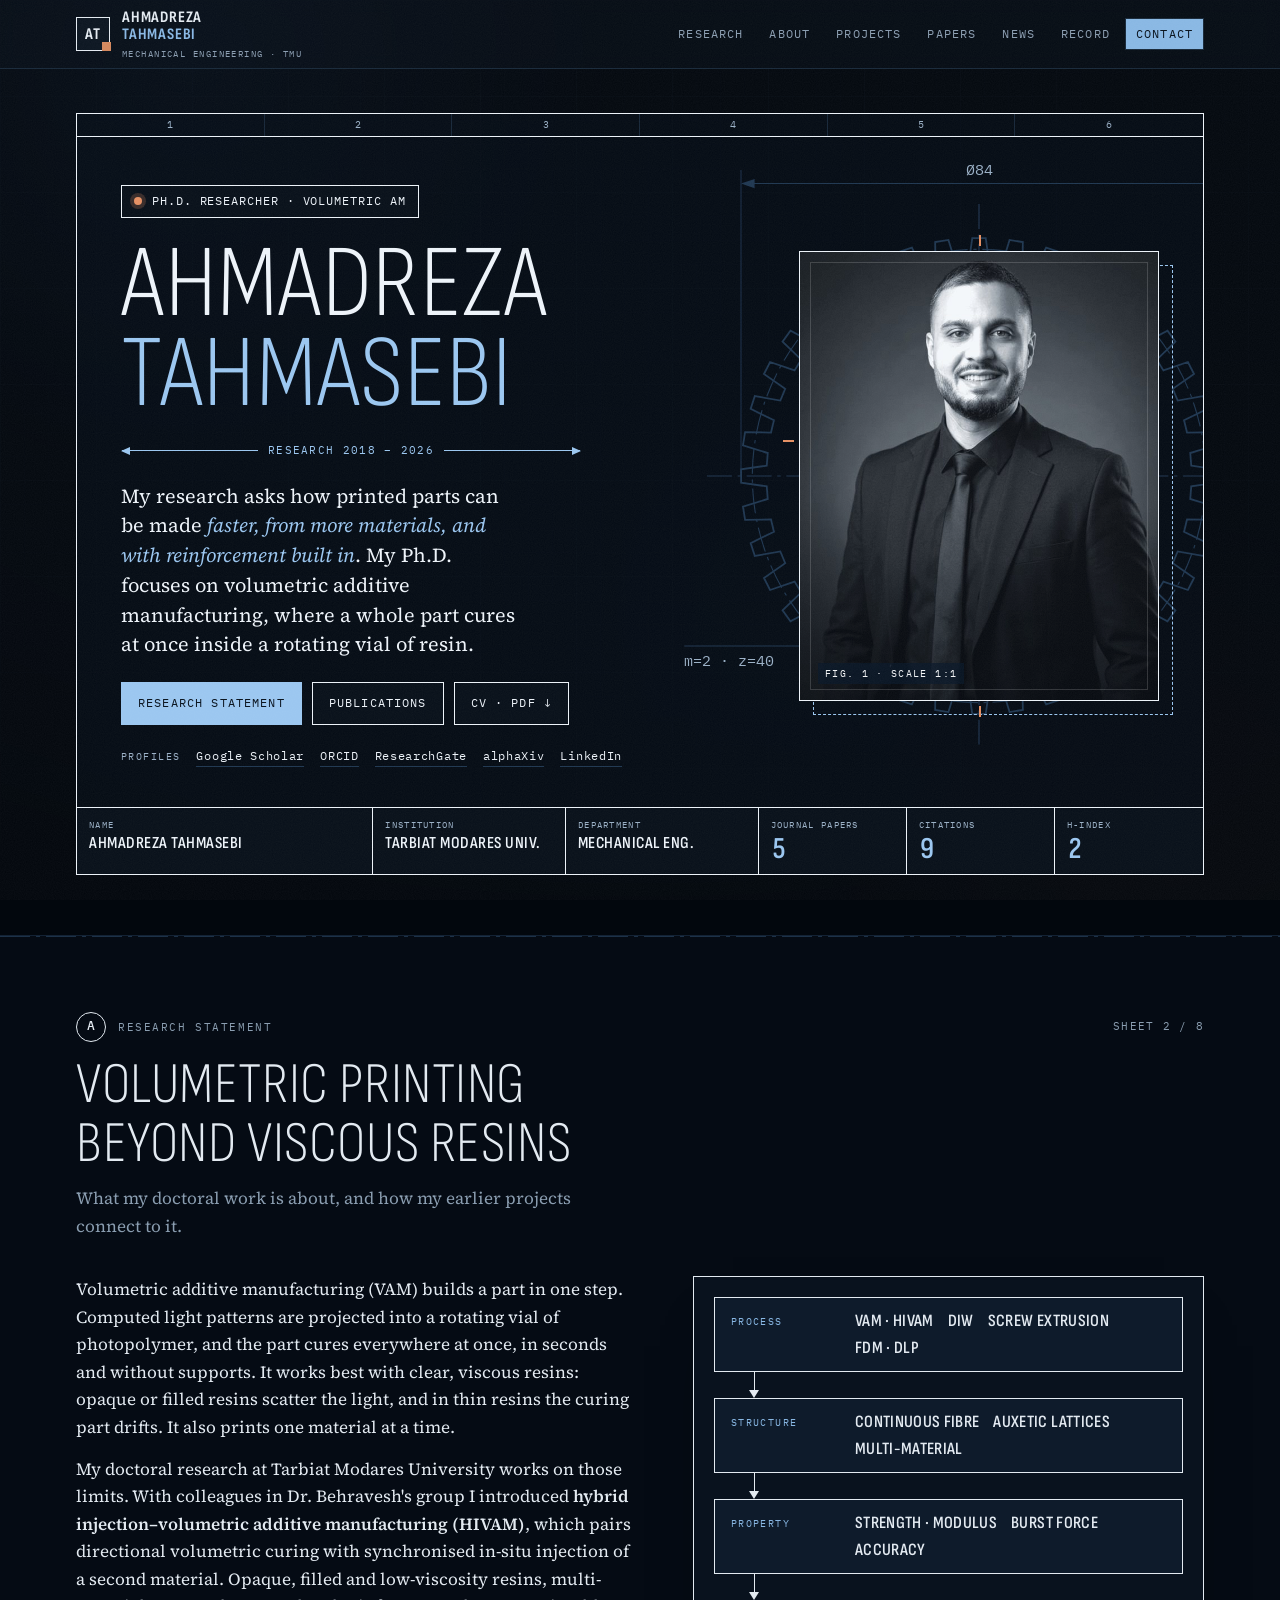
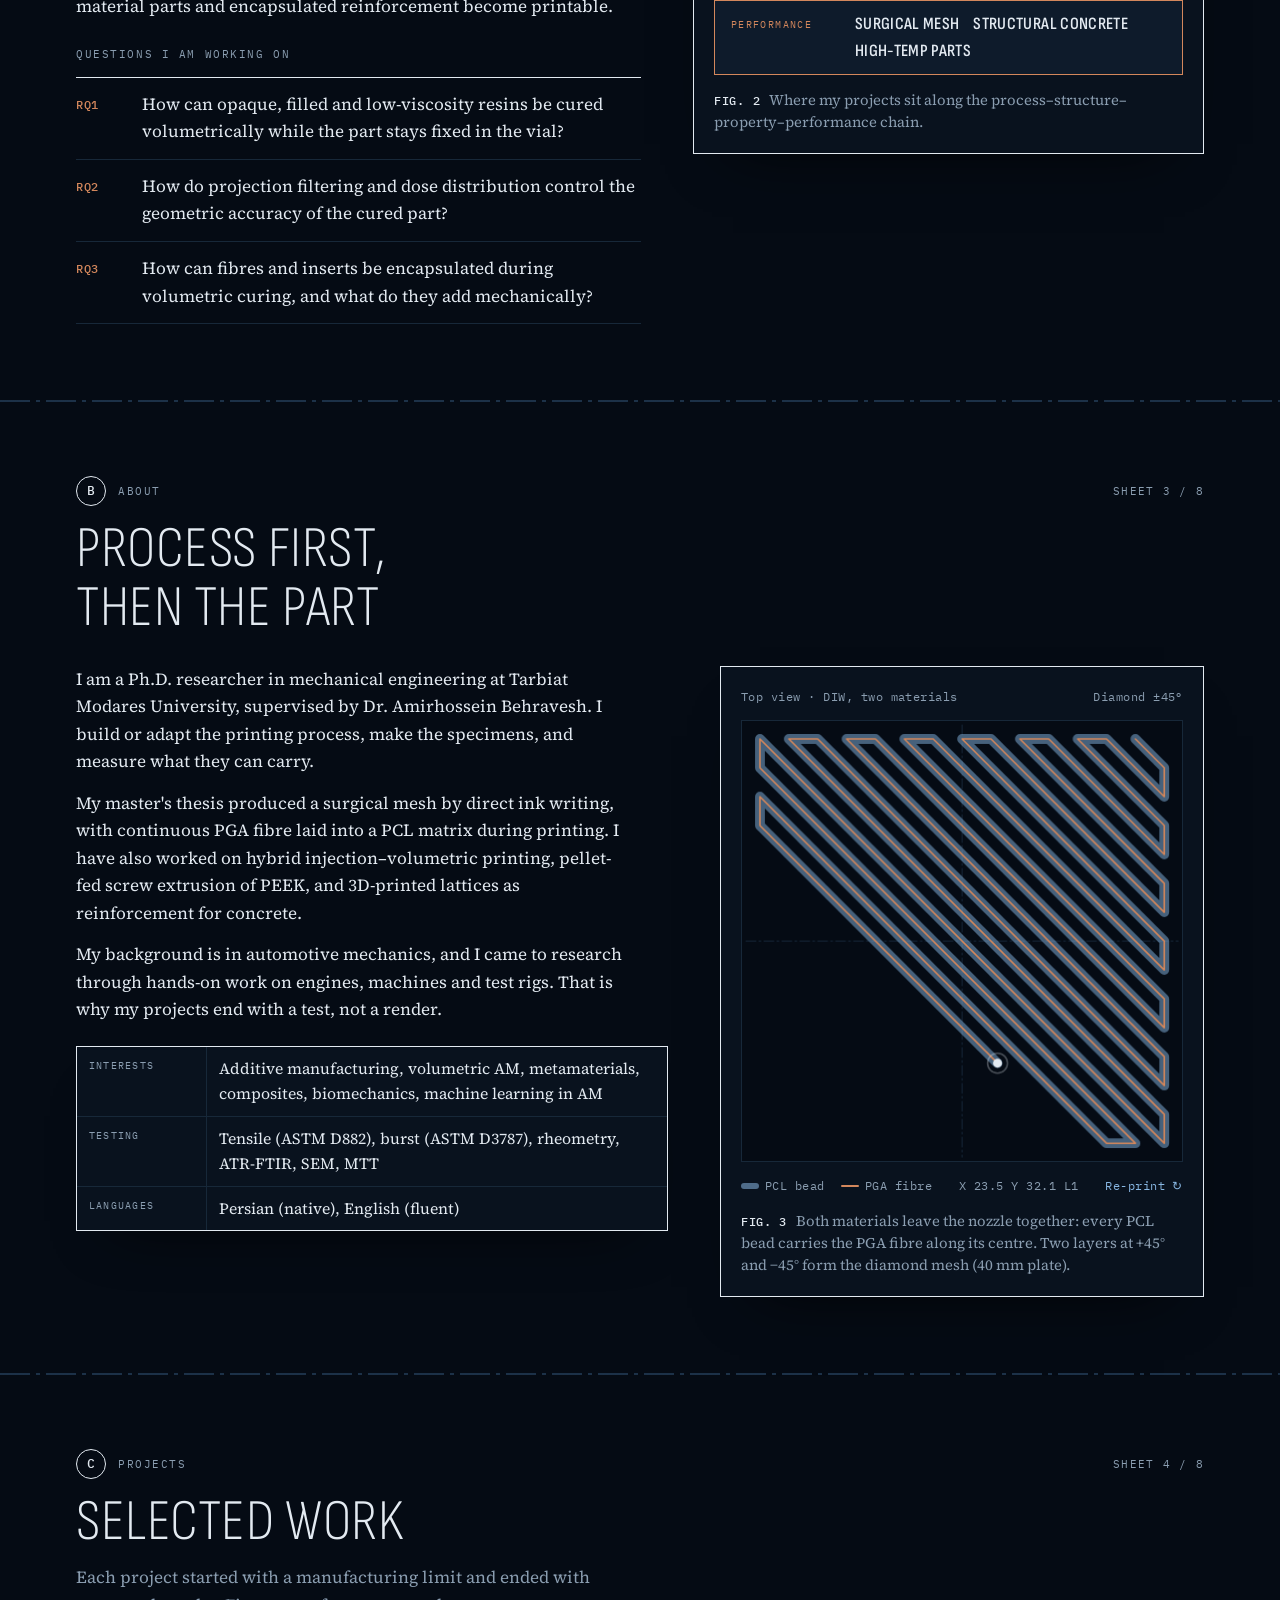
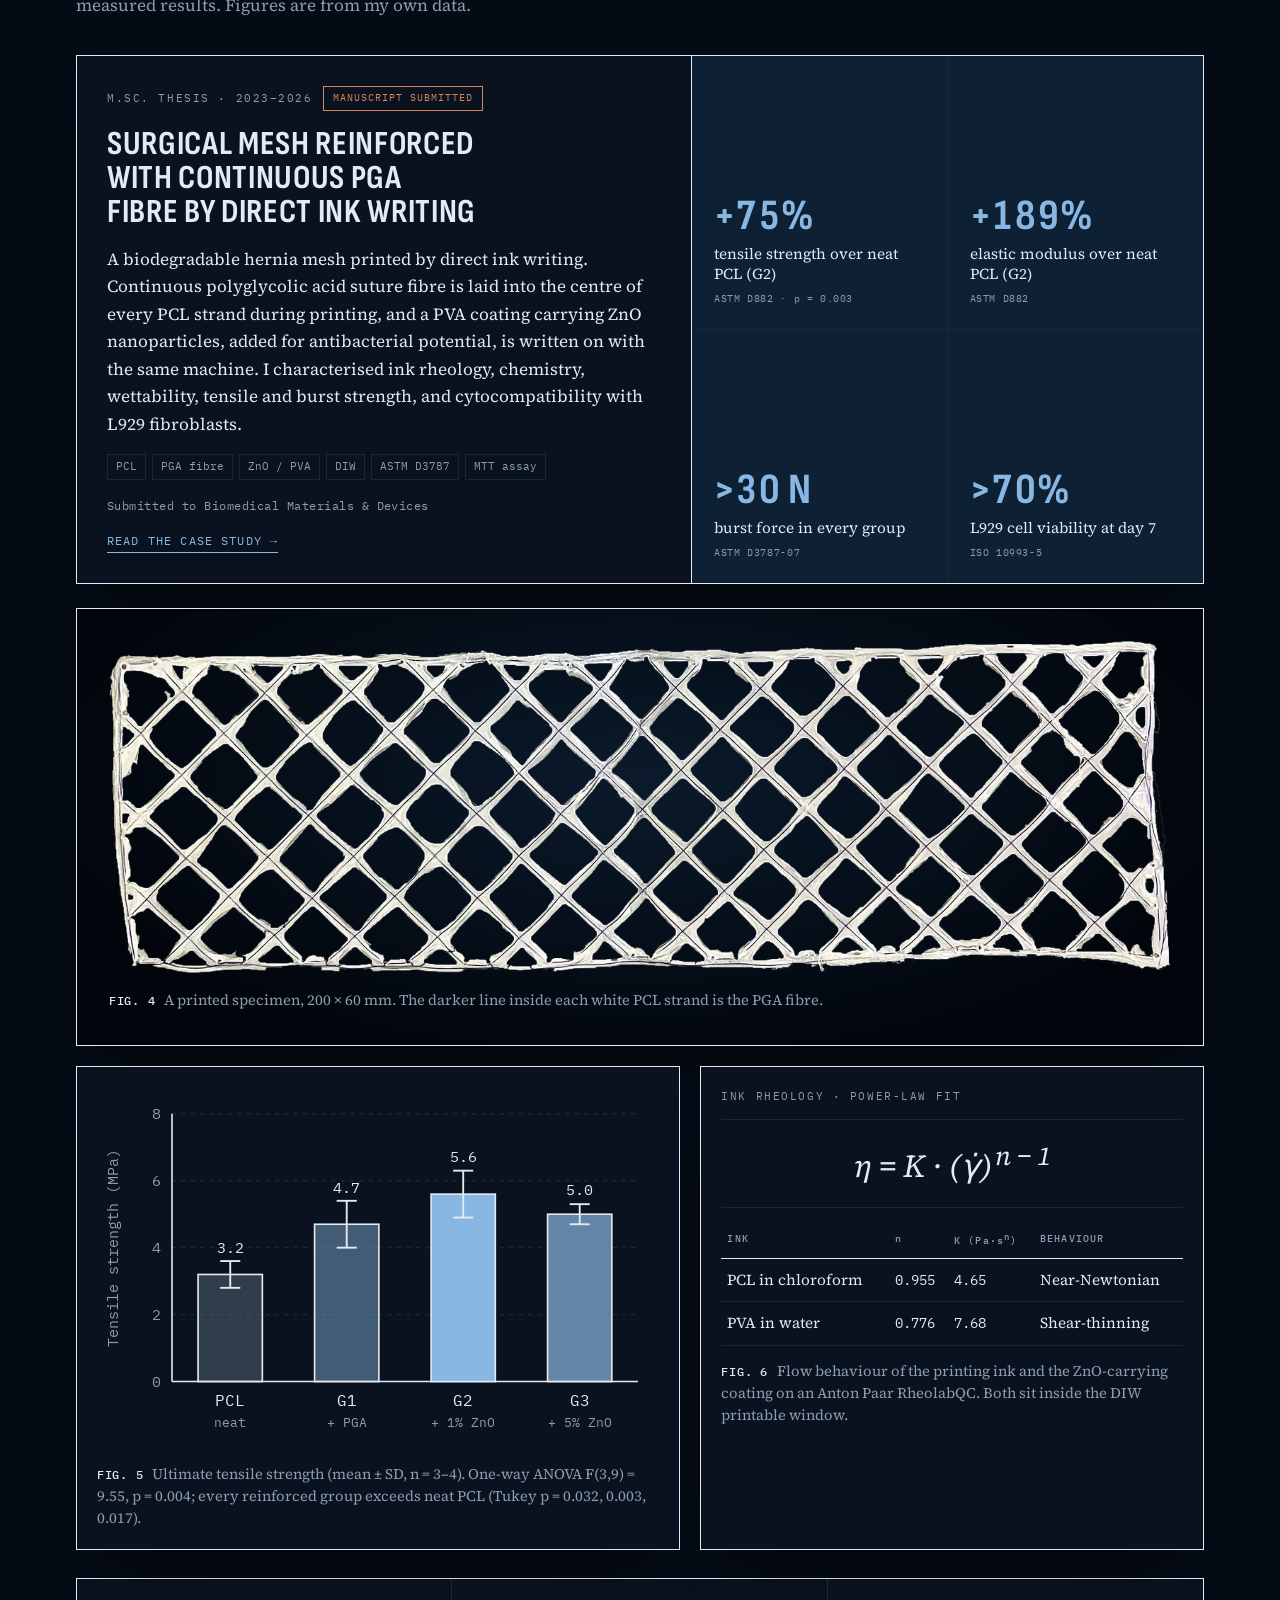
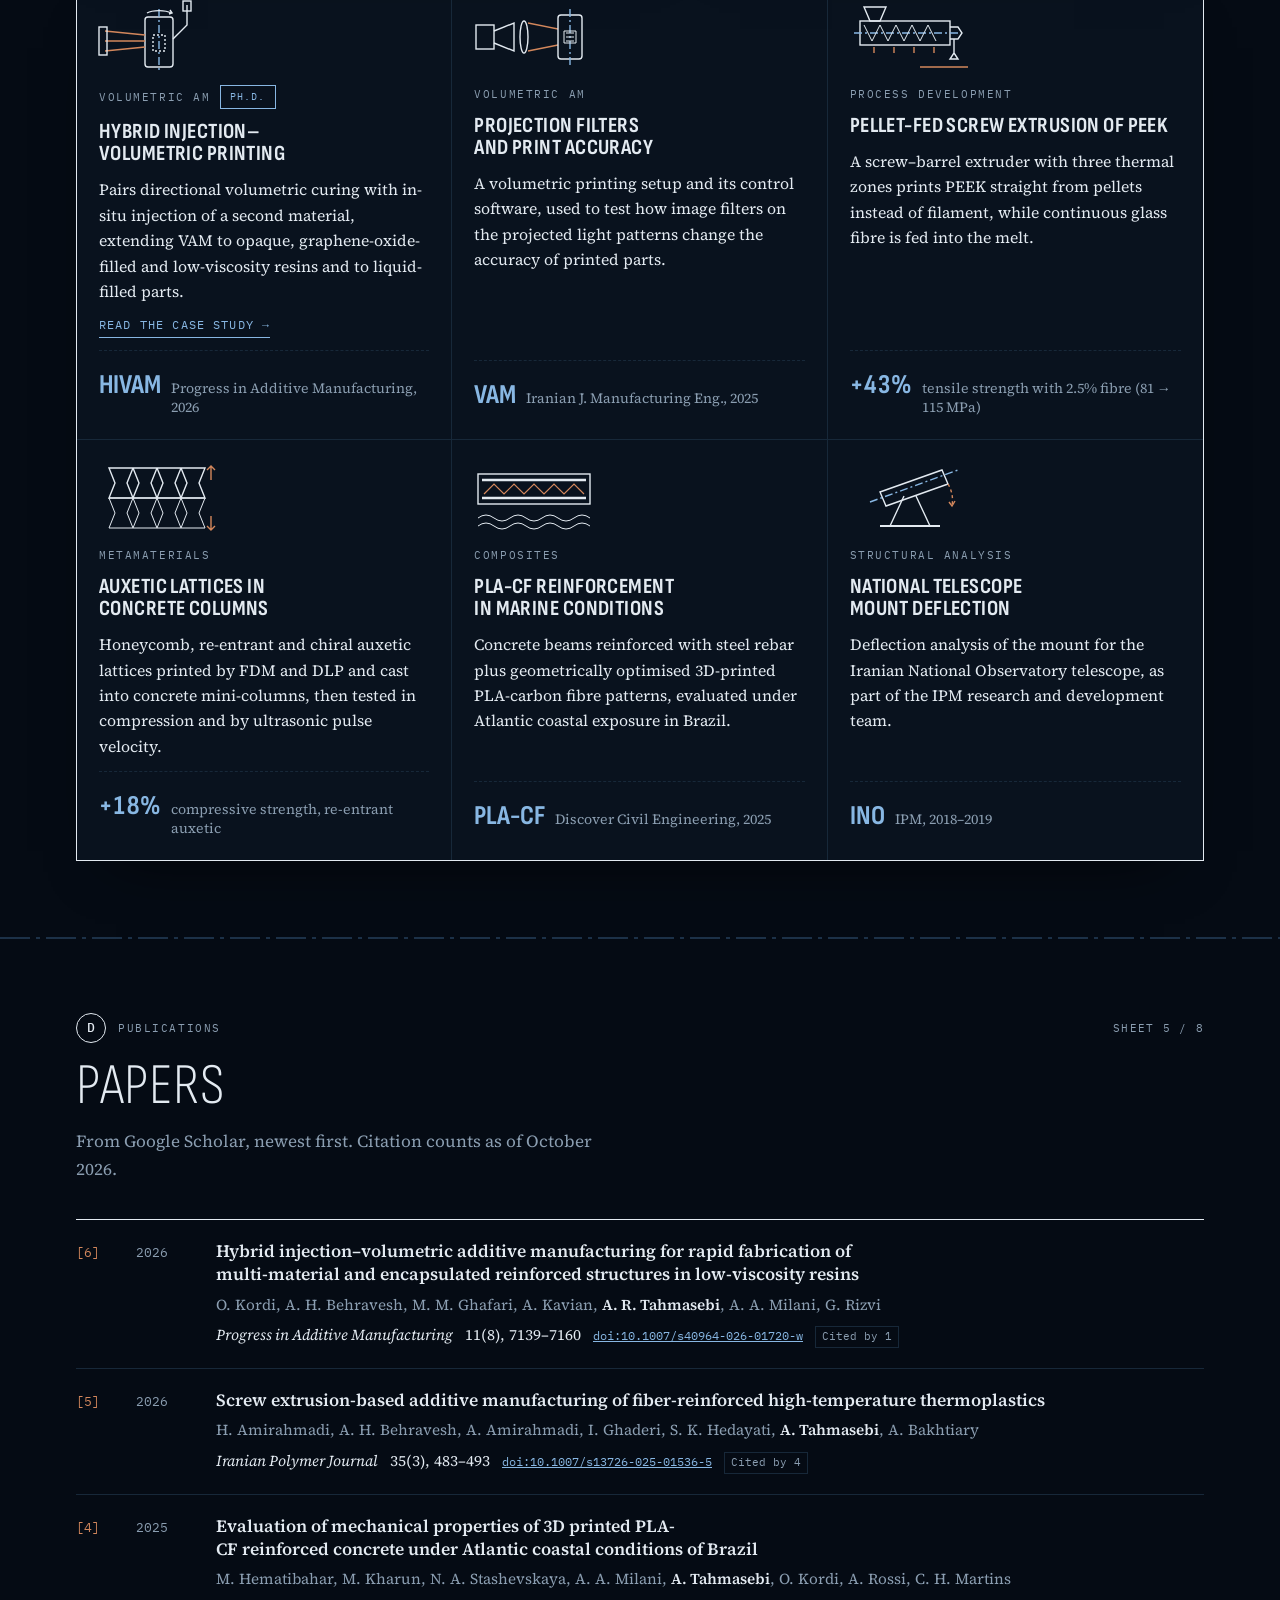
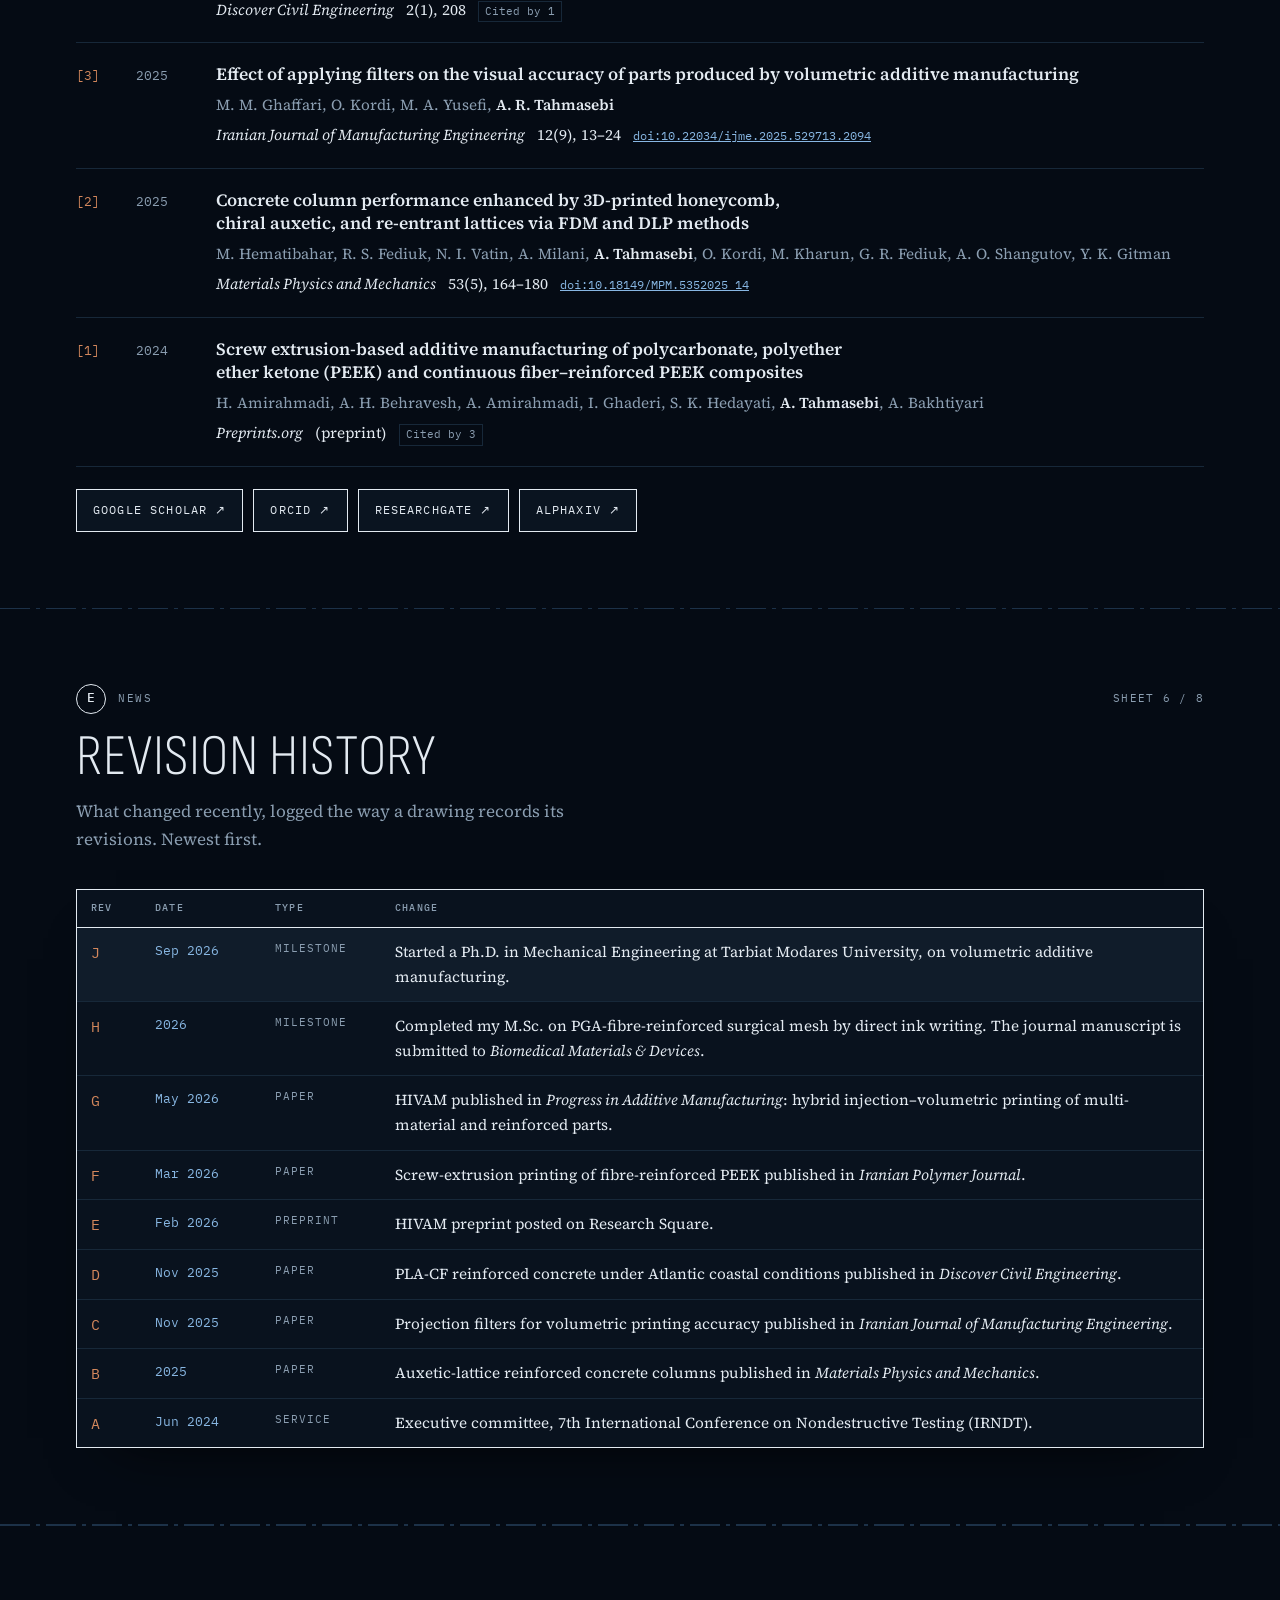
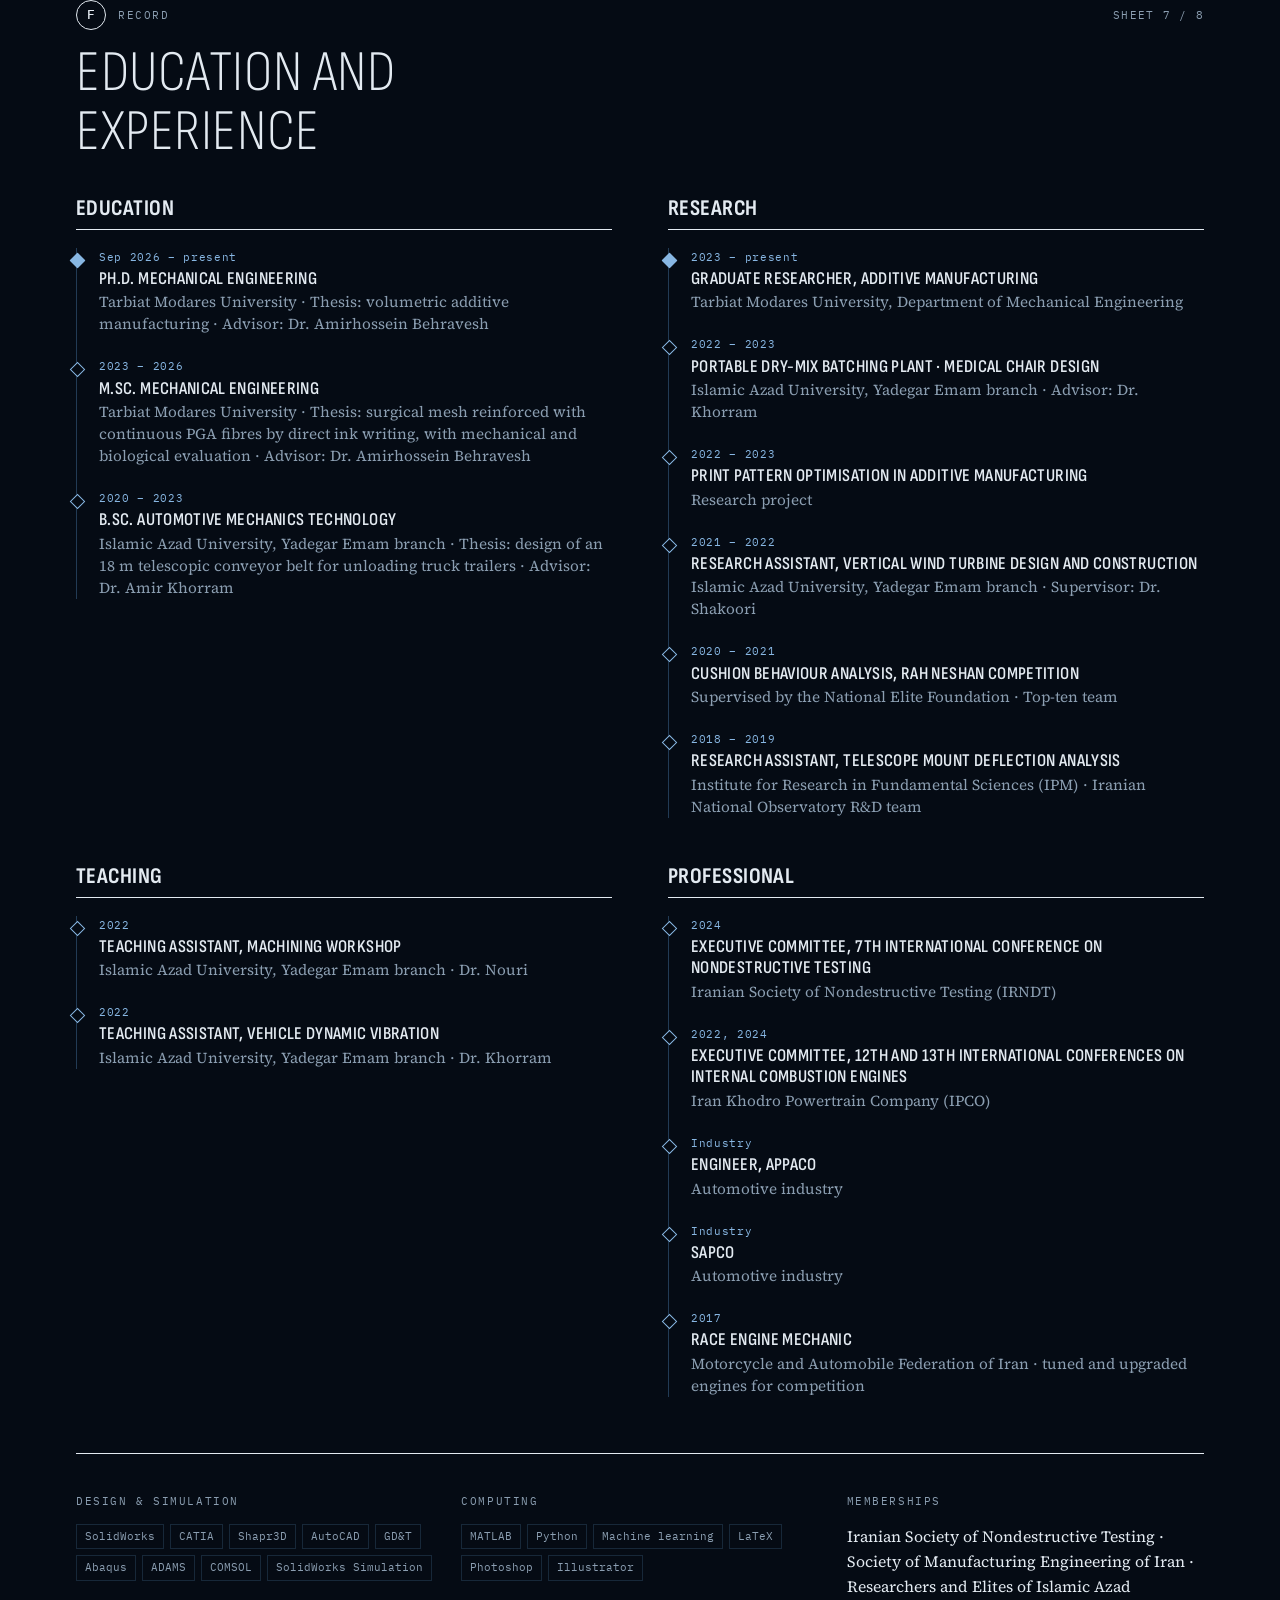
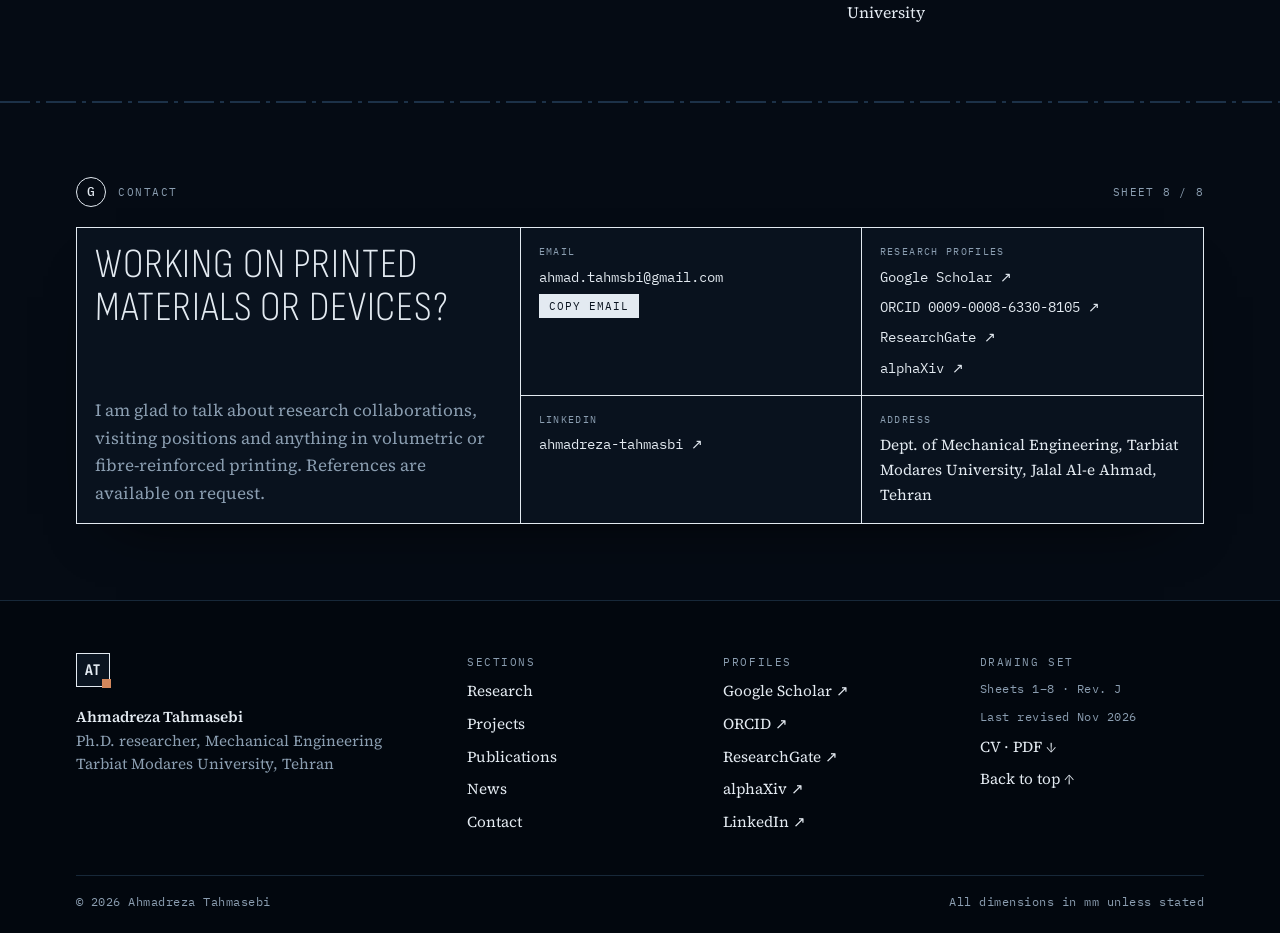
==== index.html @ 04cd44a0 "Publish personal academic website Co-Authored-By: Claude Opus 5.5 <noreply@anthropic.com> Claude-Ses" ====
<!doctype html>
<html lang="en">
<head>
<meta charset="utf-8">
<meta name="viewport" content="width=device-width, initial-scale=1, viewport-fit=cover">
<title>Ahmadreza Tahmasebi</title>
<meta name="description" content="Ahmadreza Tahmasebi, Ph.D. researcher in mechanical engineering at Tarbiat Modares University: volumetric additive manufacturing, fibre-reinforced biomedical meshes and architected lattices.">
<meta name="theme-color" content="#050B14">
<meta property="og:type" content="profile">
<meta property="og:title" content="Ahmadreza Tahmasebi · Mechanical Engineering Ph.D. researcher">
<meta property="og:description" content="Ahmadreza Tahmasebi, Ph.D. researcher in mechanical engineering at Tarbiat Modares University: volumetric additive manufacturing, fibre-reinforced biomedical meshes and architected lattices.">
<meta property="og:image" content="https://tahmasebi.me/og.png">
<meta property="og:image:width" content="1200">
<meta property="og:image:height" content="630">
<meta property="og:url" content="https://tahmasebi.me/">
<meta name="twitter:card" content="summary_large_image">
<link rel="preload" href="assets/fonts/sofia-sans-condensed-latin-wght-normal.woff2" as="font" type="font/woff2" crossorigin>
<link rel="stylesheet" href="assets/fonts/fonts.css">
<link rel="canonical" href="https://tahmasebi.me/">
<script type="application/ld+json">{"@context": "https://schema.org", "@type": "Person", "name": "Ahmadreza Tahmasebi", "alternateName": ["Ahmadreza Tahmasbi", "Ahmad Reza Tahmasebi"], "jobTitle": "Ph.D. researcher in Mechanical Engineering", "url": "https://tahmasebi.me/", "image": "https://tahmasebi.me/og.png", "affiliation": {"@type": "CollegeOrUniversity", "name": "Tarbiat Modares University", "address": "Tehran, Iran"}, "alumniOf": [{"@type": "CollegeOrUniversity", "name": "Tarbiat Modares University"}, {"@type": "CollegeOrUniversity", "name": "Islamic Azad University"}], "knowsAbout": ["Additive manufacturing", "Volumetric additive manufacturing", "Direct ink writing", "Continuous fibre-reinforced composites", "Mechanical metamaterials", "Biomedical engineering"], "identifier": {"@type": "PropertyValue", "propertyID": "ORCID", "value": "0009-0008-6330-8105"}, "sameAs": ["https://orcid.org/0009-0008-6330-8105", "https://scholar.google.com/citations?user=3OH_9tcAAAAJ", "https://www.researchgate.net/profile/Ahmadreza-Tahmasebi", "https://www.alphaxiv.org/@ahmadreza-tahmasebi", "https://www.linkedin.com/in/ahmadreza-tahmasbi/"]}</script>
<link rel="icon" type="image/png" sizes="32x32" href="assets/icons/favicon-32.png">
<link rel="apple-touch-icon" href="assets/icons/apple-touch-icon.png">
<link rel="stylesheet" href="assets/style.css">
<!-- Visitor stats: create a free site at goatcounter.com, then replace YOURCODE and remove these comment marks.
<script data-goatcounter="https://YOURCODE.goatcounter.com/count" async src="//gc.zgo.at/count.js"></script> -->
</head>
<body>
<div class="ambient" aria-hidden="true"><div class="pool p1"></div><div class="pool p2"></div><div class="pool p3"></div><div class="grid"></div><div class="lit"></div></div>
<div class="vignette" aria-hidden="true"></div>
<div class="grain" aria-hidden="true"></div>
<header class="top">
  <div class="wrap">
    <a class="brand" href="#top"><span class="mark" aria-hidden="true">AT</span><span class="bn">Ahmadreza <em>Tahmasebi</em><small>Mechanical Engineering · TMU</small></span></a>
    <button class="menu-btn" id="menu-btn" type="button" aria-expanded="false" aria-controls="nav-links"><i aria-hidden="true"></i>Menu</button>
    <nav class="links" id="nav-links" aria-label="Sections">
      <a href="#statement">Research</a>
      <a href="#about">About</a>
      <a href="#projects">Projects</a>
      <a href="#publications">Papers</a>
      <a href="#news">News</a>
      <a href="#record">Record</a>
      <a class="cta" href="#contact">Contact</a>
    </nav>
  </div>
  <span class="progress" id="progress" aria-hidden="true"></span>
</header>

<main id="top">
  <section class="hero" id="hero">
    <div class="xh" aria-hidden="true"><i class="v"></i><i class="h"></i><b id="xhl">X 000.0  Y 000.0 mm</b></div>
    <div class="wrap">
      <div class="sheet">
        <div class="zones" aria-hidden="true"><span>1</span><span>2</span><span>3</span><span>4</span><span>5</span><span>6</span></div>
        <div class="sheet-body">
          <div class="hero-text">
            <span class="status"><i></i>Ph.D. researcher · Volumetric AM</span>
            <h1>Ahmadreza <span>Tahmasebi</span></h1>
            <div class="dim" aria-hidden="true"><i class="l"></i><span>RESEARCH 2018 – 2026</span><i class="r"></i></div>
            <p class="lede">My research asks how printed parts can be made <em>faster, from more materials, and with reinforcement built in</em>. My Ph.D. focuses on volumetric additive manufacturing, where a whole part cures at once inside a rotating vial of resin.</p>
            <div class="btns">
              <a class="btn primary" href="#statement">Research statement</a>
              <a class="btn" href="#publications">Publications</a>
              <a class="btn" href="assets/Ahmadreza-Tahmasebi-CV.pdf" target="_blank" rel="noopener">CV · PDF ↓</a>
            </div>
            <div class="profiles"><span>Profiles</span><a href="https://scholar.google.com/citations?user=3OH_9tcAAAAJ&amp;hl=en" target="_blank" rel="noopener">Google Scholar</a><a href="https://orcid.org/0009-0008-6330-8105" target="_blank" rel="noopener">ORCID</a><a href="https://www.researchgate.net/profile/Ahmadreza-Tahmasebi" target="_blank" rel="noopener">ResearchGate</a><a href="https://www.alphaxiv.org/@ahmadreza-tahmasebi" target="_blank" rel="noopener">alphaXiv</a><a href="https://www.linkedin.com/in/ahmadreza-tahmasbi/" target="_blank" rel="noopener">LinkedIn</a></div>
          </div>
          <figure class="portrait">
            <svg class="gear-bg" viewBox="0 0 600 600" aria-hidden="true">
            <g fill="none" stroke="currentColor">
              <g class="rot"><path id="hgear" stroke-width="1.6"/></g>
              <circle cx="300" cy="300" r="200" stroke-width="1" stroke-dasharray="22 5 3 5"/>
              <circle cx="300" cy="300" r="50" stroke-width="1.6"/>
              <path d="M290 250 h20 v-12 h-20z" stroke-width="1.4"/>
              <line x1="60" y1="300" x2="540" y2="300" stroke-width="1" stroke-dasharray="22 5 3 5"/>
              <line x1="300" y1="60" x2="300" y2="540" stroke-width="1" stroke-dasharray="22 5 3 5"/>
              <line x1="90" y1="300" x2="90" y2="30" stroke-width=".8"/>
              <line x1="510" y1="300" x2="510" y2="30" stroke-width=".8"/>
              <line x1="96" y1="42" x2="504" y2="42" stroke-width=".9"/>
              <path d="M90 42 l12 -4 v8z M510 42 l-12 -4 v8z" fill="currentColor" stroke="none"/>
              <line x1="265" y1="335" x2="150" y2="450" stroke-width=".9"/><line x1="150" y1="450" x2="40" y2="450" stroke-width=".9"/>
            </g>
            <text x="300" y="34" text-anchor="middle">Ø84</text>
            <text x="40" y="468">m=2 · z=40</text>
          </svg>
            <div class="photo" role="img" aria-label="Portrait of Ahmadreza Tahmasebi"><span class="figlabel">FIG. 1 · SCALE 1:1</span></div>
            <span class="cm v"></span><span class="cm v2"></span><span class="cm h"></span>
          </figure>
        </div>
        <div class="tblock">
          <div><small>Name</small><b>Ahmadreza Tahmasebi</b></div>
          <div><small>Institution</small><b>Tarbiat Modares Univ.</b></div>
          <div><small>Department</small><b>Mechanical Eng.</b></div>
          <div class="num"><small>Journal papers</small><b>5</b></div>
          <div class="num"><small>Citations</small><b>9</b></div>
          <div class="num"><small>h-index</small><b>2</b></div>
        </div>
      </div>
    </div>
  </section>

  <section class="block" id="statement">
    <div class="wrap">
      <div class="sh"><i class="balloon">A</i><span class="label">Research statement</span><span class="sheetno">Sheet 2 / 8</span></div>
      <h2 class="sec-title">Volumetric printing beyond viscous resins</h2>
      <p class="sec-sub">What my doctoral work is about, and how my earlier projects connect to it.</p>
      <div class="statement">
        <div class="st-text">
          <p>Volumetric additive manufacturing (VAM) builds a part in one step. Computed light patterns are projected into a rotating vial of photopolymer, and the part cures everywhere at once, in seconds and without supports. It works best with clear, viscous resins: opaque or filled resins scatter the light, and in thin resins the curing part drifts. It also prints one material at a time.</p>
          <p>My doctoral research at Tarbiat Modares University works on those limits. With colleagues in Dr. Behravesh's group I introduced <strong>hybrid injection–volumetric additive manufacturing (HIVAM)</strong>, which pairs directional volumetric curing with synchronised in-situ injection of a second material. Opaque, filled and low-viscosity resins, multi-material parts and encapsulated reinforcement become printable.</p>
          <p class="label" style="margin-top:24px">Questions I am working on</p>
          <ol class="rq">
            <li><b>RQ1</b><span>How can opaque, filled and low-viscosity resins be cured volumetrically while the part stays fixed in the vial?</span></li>
            <li><b>RQ2</b><span>How do projection filtering and dose distribution control the geometric accuracy of the cured part?</span></li>
            <li><b>RQ3</b><span>How can fibres and inserts be encapsulated during volumetric curing, and what do they add mechanically?</span></li>
          </ol>
        </div>
        <figure class="fig">
          <div class="chain">
            <div class="node"><small>Process</small><div><b>VAM · HIVAM</b><b>DIW</b><b>Screw extrusion</b><b>FDM · DLP</b></div></div>
            <div class="arrow" aria-hidden="true"></div>
            <div class="node"><small>Structure</small><div><b>Continuous fibre</b><b>Auxetic lattices</b><b>Multi-material</b></div></div>
            <div class="arrow" aria-hidden="true"></div>
            <div class="node"><small>Property</small><div><b>Strength · modulus</b><b>Burst force</b><b>Accuracy</b></div></div>
            <div class="arrow" aria-hidden="true"></div>
            <div class="node hot"><small>Performance</small><div><b>Surgical mesh</b><b>Structural concrete</b><b>High-temp parts</b></div></div>
          </div>
          <figcaption><b>FIG. 2</b> Where my projects sit along the process–structure–property–performance chain.</figcaption>
        </figure>
      </div>
    </div>
  </section>

  <section class="block" id="about">
    <div class="wrap">
      <div class="sh"><i class="balloon">B</i><span class="label">About</span><span class="sheetno">Sheet 3 / 8</span></div>
      <h2 class="sec-title">Process first, then the part</h2>
      <div class="about" style="margin-top:28px">
        <div>
          <p>I am a Ph.D. researcher in mechanical engineering at Tarbiat Modares University, supervised by Dr. Amirhossein Behravesh. I build or adapt the printing process, make the specimens, and measure what they can carry.</p>
          <p>My master's thesis produced a surgical mesh by direct ink writing, with continuous PGA fibre laid into a PCL matrix during printing. I have also worked on hybrid injection–volumetric printing, pellet-fed screw extrusion of PEEK, and 3D-printed lattices as reinforcement for concrete.</p>
          <p>My background is in automotive mechanics, and I came to research through hands-on work on engines, machines and test rigs. That is why my projects end with a test, not a render.</p>
          <dl class="spec">
            <div><dt>Interests</dt><dd>Additive manufacturing, volumetric AM, metamaterials, composites, biomechanics, machine learning in AM</dd></div>
            <div><dt>Testing</dt><dd>Tensile (ASTM D882), burst (ASTM D3787), rheometry, ATR-FTIR, SEM, MTT</dd></div>
            <div><dt>Languages</dt><dd>Persian (native), English (fluent)</dd></div>
          </dl>
        </div>
        <figure class="fig plate">
          <div class="plate-head mono"><span>Top view · DIW, two materials</span><span>Diamond ±45°</span></div>
          <canvas id="bed" aria-hidden="true"></canvas>
          <div class="plate-foot mono"><span class="legend"><i class="lg-pcl"></i>PCL bead <i class="lg-pga"></i>PGA fibre</span><span class="dro" id="dro">X 00.0 Y 00.0 L1</span><button class="replay mono" id="replay" type="button">Re-print ↻</button></div>
          <figcaption><b>FIG. 3</b> Both materials leave the nozzle together: every PCL bead carries the PGA fibre along its centre. Two layers at +45° and −45° form the diamond mesh (40 mm plate).</figcaption>
        </figure>
      </div>
    </div>
  </section>

  <section class="block" id="projects">
    <div class="wrap">
      <div class="sh"><i class="balloon">C</i><span class="label">Projects</span><span class="sheetno">Sheet 4 / 8</span></div>
      <h2 class="sec-title">Selected work</h2>
      <p class="sec-sub">Each project started with a manufacturing limit and ended with measured results. Figures are from my own data.</p>

      <article class="feature">
        <div class="body">
          <div class="tagrow"><span class="label">M.Sc. thesis · 2023–2026</span><span class="pill">Manuscript submitted</span></div>
          <h3>Surgical mesh reinforced with continuous PGA fibre by direct ink writing</h3>
          <p>A biodegradable hernia mesh printed by direct ink writing. Continuous polyglycolic acid suture fibre is laid into the centre of every PCL strand during printing, and a PVA coating carrying ZnO nanoparticles, added for antibacterial potential, is written on with the same machine. I characterised ink rheology, chemistry, wettability, tensile and burst strength, and cytocompatibility with L929 fibroblasts.</p>
          <div class="chips"><span class="chip">PCL</span><span class="chip">PGA fibre</span><span class="chip">ZnO / PVA</span><span class="chip">DIW</span><span class="chip">ASTM D3787</span><span class="chip">MTT assay</span></div>
          <p class="mono" style="color:var(--muted)">Submitted to Biomedical Materials &amp; Devices</p>
          <a class="case" href="work/hernia-mesh.html">Read the case study →</a>
        </div>
        <div class="kpis">
          <div class="kpi"><b>+75%</b><span>tensile strength over neat PCL (G2)</span><small>ASTM D882 · p = 0.003</small></div>
          <div class="kpi"><b>+189%</b><span>elastic modulus over neat PCL (G2)</span><small>ASTM D882</small></div>
          <div class="kpi"><b>&gt;30 N</b><span>burst force in every group</span><small>ASTM D3787-07</small></div>
          <div class="kpi"><b>&gt;70%</b><span>L929 cell viability at day 7</span><small>ISO 10993-5</small></div>
        </div>
      </article>

      <figure class="mesh-fig">
        <img src="assets/img/mesh.webp" alt="A printed mesh specimen with the PGA fibre visible as a dark line inside every strand" width="1500" height="469" loading="lazy">
        <figcaption><b>FIG. 4</b> A printed specimen, 200 × 60 mm. The darker line inside each white PCL strand is the PGA fibre.</figcaption>
      </figure>

      <div class="figrow">
        <figure class="fig">
          <svg class="chart" viewBox="0 0 420 270" role="img" aria-label="Ultimate tensile strength: PCL 3.2, G1 4.7, G2 5.6, G3 5.0 MPa">
            <g class="ax">
              <g class="grid"><line x1="56" y1="170" x2="404" y2="170"/><line x1="56" y1="120" x2="404" y2="120"/><line x1="56" y1="70" x2="404" y2="70"/><line x1="56" y1="20" x2="404" y2="20"/></g>
              <line x1="56" y1="20" x2="56" y2="220"/><line x1="56" y1="220" x2="404" y2="220"/>
              <text x="48" y="224" text-anchor="end">0</text><text x="48" y="174" text-anchor="end">2</text><text x="48" y="124" text-anchor="end">4</text><text x="48" y="74" text-anchor="end">6</text><text x="48" y="24" text-anchor="end">8</text>
              <text x="16" y="120" text-anchor="middle" transform="rotate(-90 16 120)">Tensile strength (MPa)</text>
            </g>
            <rect class="bar b0" x="75.5" y="140" width="48" height="80"/>
            <rect class="bar b1" x="162.5" y="102.5" width="48" height="117.5"/>
            <rect class="bar b3" x="249.5" y="80" width="48" height="140"/>
            <rect class="bar b2" x="336.5" y="95" width="48" height="125"/>
            <g class="err">
              <line x1="99.5" y1="130" x2="99.5" y2="150"/><line x1="92" y1="130" x2="107" y2="130"/><line x1="92" y1="150" x2="107" y2="150"/>
              <line x1="186.5" y1="85" x2="186.5" y2="120"/><line x1="179" y1="85" x2="194" y2="85"/><line x1="179" y1="120" x2="194" y2="120"/>
              <line x1="273.5" y1="62.5" x2="273.5" y2="97.5"/><line x1="266" y1="62.5" x2="281" y2="62.5"/><line x1="266" y1="97.5" x2="281" y2="97.5"/>
              <line x1="360.5" y1="87.5" x2="360.5" y2="102.5"/><line x1="353" y1="87.5" x2="368" y2="87.5"/><line x1="353" y1="102.5" x2="368" y2="102.5"/>
            </g>
            <g class="vl"><text x="99.5" y="124" text-anchor="middle">3.2</text><text x="186.5" y="79" text-anchor="middle">4.7</text><text x="273.5" y="56" text-anchor="middle">5.6</text><text x="360.5" y="81" text-anchor="middle">5.0</text></g>
            <g class="xl">
              <text x="99.5" y="238" text-anchor="middle">PCL</text><text x="186.5" y="238" text-anchor="middle">G1</text><text x="273.5" y="238" text-anchor="middle">G2</text><text x="360.5" y="238" text-anchor="middle">G3</text>
              <text x="99.5" y="254" text-anchor="middle" class="sm">neat</text><text x="186.5" y="254" text-anchor="middle" class="sm">+ PGA</text><text x="273.5" y="254" text-anchor="middle" class="sm">+ 1% ZnO</text><text x="360.5" y="254" text-anchor="middle" class="sm">+ 5% ZnO</text>
            </g>
          </svg>
          <figcaption><b>FIG. 5</b> Ultimate tensile strength (mean ± SD, n = 3–4). One-way ANOVA F(3,9) = 9.55, p = 0.004; every reinforced group exceeds neat PCL (Tukey p = 0.032, 0.003, 0.017).</figcaption>
        </figure>
        <figure class="fig">
          <p class="label">Ink rheology · power-law fit</p>
          <div class="formula">η = K · (γ̇)<sup>n − 1</sup></div>
          <div class="tbl-wrap"><table>
            <thead><tr><th>Ink</th><th style="text-transform:none">n</th><th style="text-transform:none">K (Pa·s<sup>n</sup>)</th><th>Behaviour</th></tr></thead>
            <tbody>
              <tr><td>PCL in chloroform</td><td class="n">0.955</td><td class="n">4.65</td><td>Near-Newtonian</td></tr>
              <tr><td>PVA in water</td><td class="n">0.776</td><td class="n">7.68</td><td>Shear-thinning</td></tr>
            </tbody>
          </table></div>
          <figcaption><b>FIG. 6</b> Flow behaviour of the printing ink and the ZnO-carrying coating on an Anton Paar RheolabQC. Both sit inside the DIW printable window.</figcaption>
        </figure>
      </div>

      <div class="projects">
        <article class="proj">
          <svg class="ico" viewBox="0 0 120 72" fill="none" stroke="currentColor" stroke-width="1.4" aria-hidden="true">
            <rect x="46" y="16" width="28" height="50" rx="3"/><line class="cl" x1="60" y1="8" x2="60" y2="70"/>
            <path d="M48 12 a14 5 0 0 1 24 0" /><path d="M71 9 l2 3 -3 1" />
            <line class="acc" x1="6" y1="30" x2="46" y2="34"/><line class="acc" x1="6" y1="40" x2="46" y2="40"/><line class="acc" x1="6" y1="50" x2="46" y2="46"/>
            <rect x="0" y="26" width="8" height="28"/>
            <path d="M88 4 v20 l-14 14"/><rect x="84" y="0" width="8" height="10"/>
            <rect x="54" y="34" width="12" height="16" stroke-dasharray="2 2"/>
          </svg>
          <div class="tagrow"><span class="label">Volumetric AM</span><span class="pill blue">Ph.D.</span></div>
          <h3>Hybrid injection–volumetric printing</h3>
          <p>Pairs directional volumetric curing with in-situ injection of a second material, extending VAM to opaque, graphene-oxide-filled and low-viscosity resins and to liquid-filled parts.</p>
          <a class="case" href="work/hivam.html">Read the case study →</a>
          <div class="result"><b>HIVAM</b><span>Progress in Additive Manufacturing, 2026</span></div>
        </article>
        <article class="proj">
          <svg class="ico" viewBox="0 0 120 72" fill="none" stroke="currentColor" stroke-width="1.4" aria-hidden="true">
            <rect x="2" y="24" width="18" height="24"/><path d="M20 30 L40 22 V50 L20 42"/>
            <ellipse cx="50" cy="36" rx="4" ry="16"/>
            <line class="acc" x1="54" y1="22" x2="84" y2="28"/><line class="acc" x1="54" y1="50" x2="84" y2="44"/>
            <rect x="84" y="14" width="24" height="44" rx="3"/><line class="cl" x1="96" y1="8" x2="96" y2="64"/>
            <path d="M90 30 h12 v12 h-12z M92 32 h8 M92 36 h8 M92 40 h8" stroke-width="1"/>
          </svg>
          <span class="label">Volumetric AM</span>
          <h3>Projection filters and print accuracy</h3>
          <p>A volumetric printing setup and its control software, used to test how image filters on the projected light patterns change the accuracy of printed parts.</p>
          <div class="result"><b>VAM</b><span>Iranian J. Manufacturing Eng., 2025</span></div>
        </article>
        <article class="proj">
          <svg class="ico" viewBox="0 0 120 72" fill="none" stroke="currentColor" stroke-width="1.4" aria-hidden="true">
            <path d="M14 6 h22 l-6 14 h-10z"/>
            <rect x="10" y="20" width="90" height="24"/>
            <line class="cl" x1="4" y1="32" x2="112" y2="32"/>
            <path d="M14 24 l8 16 l8 -16 l8 16 l8 -16 l8 16 l8 -16 l8 16 l8 -16 l8 16" stroke-width="1"/>
            <path d="M100 26 h8 l4 6 l-4 6 h-8"/>
            <path class="acc" d="M24 46 v6 M44 46 v6 M64 46 v6 M84 46 v6" />
            <path d="M104 38 v14 l-4 6 h8 l-4 -6"/>
            <line class="acc" x1="70" y1="66" x2="118" y2="66"/>
          </svg>
          <span class="label">Process development</span>
          <h3>Pellet-fed screw extrusion of PEEK</h3>
          <p>A screw–barrel extruder with three thermal zones prints PEEK straight from pellets instead of filament, while continuous glass fibre is fed into the melt.</p>
          <div class="result"><b>+43%</b><span>tensile strength with 2.5% fibre (81 → 115 MPa)</span></div>
        </article>
        <article class="proj">
          <svg class="ico" viewBox="0 0 120 72" fill="none" stroke="currentColor" stroke-width="1.4" aria-hidden="true">
            <path d="M10 6 h24 l-6 15 l6 15 h-24 l6 -15z M34 6 h24 l-6 15 l6 15 h-24 l6 -15z M58 6 h24 l-6 15 l6 15 h-24 l6 -15z M82 6 h24 l-6 15 l6 15 h-24 l6 -15z"/>
            <path d="M10 36 h24 l-6 15 l6 15 h-24 l6 -15z M34 36 h24 l-6 15 l6 15 h-24 l6 -15z M58 36 h24 l-6 15 l6 15 h-24 l6 -15z M82 36 h24 l-6 15 l6 15 h-24 l6 -15z" stroke-width="1"/>
            <path class="acc" d="M112 18 v-14 M108 8 l4 -4 4 4 M112 54 v14 M108 64 l4 4 4 -4"/>
          </svg>
          <span class="label">Metamaterials</span>
          <h3>Auxetic lattices in concrete columns</h3>
          <p>Honeycomb, re-entrant and chiral auxetic lattices printed by FDM and DLP and cast into concrete mini-columns, then tested in compression and by ultrasonic pulse velocity.</p>
          <div class="result"><b>+18%</b><span>compressive strength, re-entrant auxetic</span></div>
        </article>
        <article class="proj">
          <svg class="ico" viewBox="0 0 120 72" fill="none" stroke="currentColor" stroke-width="1.4" aria-hidden="true">
            <rect x="4" y="12" width="112" height="30"/>
            <line x1="8" y1="36" x2="112" y2="36" stroke-width="2.4"/><line x1="8" y1="18" x2="112" y2="18" stroke-width="2.4"/>
            <path class="acc" d="M10 32 l10 -10 l10 10 l10 -10 l10 10 l10 -10 l10 10 l10 -10 l10 10 l10 -10 l10 10" stroke-width="1.2"/>
            <path d="M4 56 q8 -6 16 0 t16 0 t16 0 t16 0 t16 0 t16 0 t16 0" stroke-width="1"/>
            <path d="M4 64 q8 -6 16 0 t16 0 t16 0 t16 0 t16 0 t16 0 t16 0" stroke-width="1"/>
          </svg>
          <span class="label">Composites</span>
          <h3>PLA-CF reinforcement in marine conditions</h3>
          <p>Concrete beams reinforced with steel rebar plus geometrically optimised 3D-printed PLA-carbon fibre patterns, evaluated under Atlantic coastal exposure in Brazil.</p>
          <div class="result"><b>PLA-CF</b><span>Discover Civil Engineering, 2025</span></div>
        </article>
        <article class="proj">
          <svg class="ico" viewBox="0 0 120 72" fill="none" stroke="currentColor" stroke-width="1.4" aria-hidden="true">
            <path d="M30 30 L92 8 L98 22 L36 44 Z"/>
            <line class="cl" x1="20" y1="40" x2="108" y2="8"/>
            <path d="M54 34 l-14 30 h40 l-14 -30"/>
            <line x1="30" y1="64" x2="90" y2="64" stroke-width="2"/>
            <path class="acc" d="M98 22 q6 10 4 22" stroke-dasharray="3 3"/><path class="acc" d="M99 40 l3 4 l3 -5"/>
          </svg>
          <span class="label">Structural analysis</span>
          <h3>National telescope mount deflection</h3>
          <p>Deflection analysis of the mount for the Iranian National Observatory telescope, as part of the IPM research and development team.</p>
          <div class="result"><b>INO</b><span>IPM, 2018–2019</span></div>
        </article>
      </div>
    </div>
  </section>

  <section class="block" id="publications">
    <div class="wrap">
      <div class="sh"><i class="balloon">D</i><span class="label">Publications</span><span class="sheetno">Sheet 5 / 8</span></div>
      <h2 class="sec-title">Papers</h2>
      <p class="sec-sub">From Google Scholar, newest first. Citation counts as of October 2026.</p>
      <ol class="pubs">
        <li class="pub"><span class="ref">[6]</span><span class="yr">2026</span><div>
          <h3><a href="https://doi.org/10.1007/s40964-026-01720-w" target="_blank" rel="noopener">Hybrid injection–volumetric additive manufacturing for rapid fabrication of multi-material and encapsulated reinforced structures in low-viscosity resins</a></h3>
          <p class="auth">O. Kordi, A. H. Behravesh, M. M. Ghafari, A. Kavian, <b>A. R. Tahmasebi</b>, A. A. Milani, G. Rizvi</p>
          <p class="venue"><i>Progress in Additive Manufacturing</i> 11(8), 7139–7160 <a class="doi" href="https://doi.org/10.1007/s40964-026-01720-w" target="_blank" rel="noopener">doi:10.1007/s40964-026-01720-w</a> <span class="cite">Cited by 1</span></p></div></li>
        <li class="pub"><span class="ref">[5]</span><span class="yr">2026</span><div>
          <h3><a href="https://doi.org/10.1007/s13726-025-01536-5" target="_blank" rel="noopener">Screw extrusion-based additive manufacturing of fiber-reinforced high-temperature thermoplastics</a></h3>
          <p class="auth">H. Amirahmadi, A. H. Behravesh, A. Amirahmadi, I. Ghaderi, S. K. Hedayati, <b>A. Tahmasebi</b>, A. Bakhtiary</p>
          <p class="venue"><i>Iranian Polymer Journal</i> 35(3), 483–493 <a class="doi" href="https://doi.org/10.1007/s13726-025-01536-5" target="_blank" rel="noopener">doi:10.1007/s13726-025-01536-5</a> <span class="cite">Cited by 4</span></p></div></li>
        <li class="pub"><span class="ref">[4]</span><span class="yr">2025</span><div>
          <h3><a href="https://scholar.google.com/scholar?q=%22Evaluation+of+mechanical+properties+of+3D+printed+PLA-CF+reinforced+concrete%22" target="_blank" rel="noopener">Evaluation of mechanical properties of 3D printed PLA-CF reinforced concrete under Atlantic coastal conditions of Brazil</a></h3>
          <p class="auth">M. Hematibahar, M. Kharun, N. A. Stashevskaya, A. A. Milani, <b>A. Tahmasebi</b>, O. Kordi, A. Rossi, C. H. Martins</p>
          <p class="venue"><i>Discover Civil Engineering</i> 2(1), 208 <span class="cite">Cited by 1</span></p></div></li>
        <li class="pub"><span class="ref">[3]</span><span class="yr">2025</span><div>
          <h3><a href="https://doi.org/10.22034/ijme.2025.529713.2094" target="_blank" rel="noopener">Effect of applying filters on the visual accuracy of parts produced by volumetric additive manufacturing</a></h3>
          <p class="auth">M. M. Ghaffari, O. Kordi, M. A. Yusefi, <b>A. R. Tahmasebi</b></p>
          <p class="venue"><i>Iranian Journal of Manufacturing Engineering</i> 12(9), 13–24 <a class="doi" href="https://doi.org/10.22034/ijme.2025.529713.2094" target="_blank" rel="noopener">doi:10.22034/ijme.2025.529713.2094</a></p></div></li>
        <li class="pub"><span class="ref">[2]</span><span class="yr">2025</span><div>
          <h3><a href="https://doi.org/10.18149/MPM.5352025_14" target="_blank" rel="noopener">Concrete column performance enhanced by 3D-printed honeycomb, chiral auxetic, and re-entrant lattices via FDM and DLP methods</a></h3>
          <p class="auth">M. Hematibahar, R. S. Fediuk, N. I. Vatin, A. Milani, <b>A. Tahmasebi</b>, O. Kordi, M. Kharun, G. R. Fediuk, A. O. Shangutov, Y. K. Gitman</p>
          <p class="venue"><i>Materials Physics and Mechanics</i> 53(5), 164–180 <a class="doi" href="https://doi.org/10.18149/MPM.5352025_14" target="_blank" rel="noopener">doi:10.18149/MPM.5352025_14</a></p></div></li>
        <li class="pub"><span class="ref">[1]</span><span class="yr">2024</span><div>
          <h3><a href="https://www.preprints.org/manuscript/202401.1943" target="_blank" rel="noopener">Screw extrusion-based additive manufacturing of polycarbonate, polyether ether ketone (PEEK) and continuous fiber–reinforced PEEK composites</a></h3>
          <p class="auth">H. Amirahmadi, A. H. Behravesh, A. Amirahmadi, I. Ghaderi, S. K. Hedayati, <b>A. Tahmasebi</b>, A. Bakhtiyari</p>
          <p class="venue"><i>Preprints.org</i> (preprint) <span class="cite">Cited by 3</span></p></div></li>
      </ol>
      <div class="btns more"><a class="btn" href="https://scholar.google.com/citations?user=3OH_9tcAAAAJ&amp;hl=en" target="_blank" rel="noopener">Google Scholar ↗</a><a class="btn" href="https://orcid.org/0009-0008-6330-8105" target="_blank" rel="noopener">ORCID ↗</a><a class="btn" href="https://www.researchgate.net/profile/Ahmadreza-Tahmasebi" target="_blank" rel="noopener">ResearchGate ↗</a><a class="btn" href="https://www.alphaxiv.org/@ahmadreza-tahmasebi" target="_blank" rel="noopener">alphaXiv ↗</a></div>
    </div>
  </section>

  <section class="block" id="news">
    <div class="wrap">
      <div class="sh"><i class="balloon">E</i><span class="label">News</span><span class="sheetno">Sheet 6 / 8</span></div>
      <h2 class="sec-title">Revision history</h2>
      <p class="sec-sub">What changed recently, logged the way a drawing records its revisions. Newest first.</p>
      <div class="rev"><table>
        <thead><tr><th>Rev</th><th>Date</th><th>Type</th><th>Change</th></tr></thead>
        <tbody>
          <tr><td class="r">J</td><td class="d">Sep 2026</td><td class="t">Milestone</td><td>Started a Ph.D. in Mechanical Engineering at Tarbiat Modares University, on volumetric additive manufacturing.</td></tr>
          <tr><td class="r">H</td><td class="d">2026</td><td class="t">Milestone</td><td>Completed my M.Sc. on PGA-fibre-reinforced surgical mesh by direct ink writing. The journal manuscript is submitted to <i>Biomedical Materials &amp; Devices</i>.</td></tr>
          <tr><td class="r">G</td><td class="d">May 2026</td><td class="t">Paper</td><td>HIVAM published in <i>Progress in Additive Manufacturing</i>: hybrid injection–volumetric printing of multi-material and reinforced parts.</td></tr>
          <tr><td class="r">F</td><td class="d">Mar 2026</td><td class="t">Paper</td><td>Screw-extrusion printing of fibre-reinforced PEEK published in <i>Iranian Polymer Journal</i>.</td></tr>
          <tr><td class="r">E</td><td class="d">Feb 2026</td><td class="t">Preprint</td><td>HIVAM preprint posted on Research Square.</td></tr>
          <tr><td class="r">D</td><td class="d">Nov 2025</td><td class="t">Paper</td><td>PLA-CF reinforced concrete under Atlantic coastal conditions published in <i>Discover Civil Engineering</i>.</td></tr>
          <tr><td class="r">C</td><td class="d">Nov 2025</td><td class="t">Paper</td><td>Projection filters for volumetric printing accuracy published in <i>Iranian Journal of Manufacturing Engineering</i>.</td></tr>
          <tr><td class="r">B</td><td class="d">2025</td><td class="t">Paper</td><td>Auxetic-lattice reinforced concrete columns published in <i>Materials Physics and Mechanics</i>.</td></tr>
          <tr><td class="r">A</td><td class="d">Jun 2024</td><td class="t">Service</td><td>Executive committee, 7th International Conference on Nondestructive Testing (IRNDT).</td></tr>
        </tbody>
      </table></div>
    </div>
  </section>

  <section class="block" id="record">
    <div class="wrap">
      <div class="sh"><i class="balloon">F</i><span class="label">Record</span><span class="sheetno">Sheet 7 / 8</span></div>
      <h2 class="sec-title" style="margin-bottom:36px">Education and experience</h2>
      <div class="record">
        <div>
          <h3>Education</h3>
          <ul class="tl">
            <li class="now"><time>Sep 2026 – present</time><strong>Ph.D. Mechanical Engineering</strong><span>Tarbiat Modares University · Thesis: volumetric additive manufacturing · Advisor: Dr. Amirhossein Behravesh</span></li>
            <li><time>2023 – 2026</time><strong>M.Sc. Mechanical Engineering</strong><span>Tarbiat Modares University · Thesis: surgical mesh reinforced with continuous PGA fibres by direct ink writing, with mechanical and biological evaluation · Advisor: Dr. Amirhossein Behravesh</span></li>
            <li><time>2020 – 2023</time><strong>B.Sc. Automotive Mechanics Technology</strong><span>Islamic Azad University, Yadegar Emam branch · Thesis: design of an 18 m telescopic conveyor belt for unloading truck trailers · Advisor: Dr. Amir Khorram</span></li>
          </ul>
        </div>
        <div>
          <h3>Research</h3>
          <ul class="tl">
            <li class="now"><time>2023 – present</time><strong>Graduate researcher, additive manufacturing</strong><span>Tarbiat Modares University, Department of Mechanical Engineering</span></li>
            <li><time>2022 – 2023</time><strong>Portable dry-mix batching plant · Medical chair design</strong><span>Islamic Azad University, Yadegar Emam branch · Advisor: Dr. Khorram</span></li>
            <li><time>2022 – 2023</time><strong>Print pattern optimisation in additive manufacturing</strong><span>Research project</span></li>
            <li><time>2021 – 2022</time><strong>Research assistant, vertical wind turbine design and construction</strong><span>Islamic Azad University, Yadegar Emam branch · Supervisor: Dr. Shakoori</span></li>
            <li><time>2020 – 2021</time><strong>Cushion behaviour analysis, Rah Neshan competition</strong><span>Supervised by the National Elite Foundation · Top-ten team</span></li>
            <li><time>2018 – 2019</time><strong>Research assistant, telescope mount deflection analysis</strong><span>Institute for Research in Fundamental Sciences (IPM) · Iranian National Observatory R&amp;D team</span></li>
          </ul>
        </div>
        <div>
          <h3>Teaching</h3>
          <ul class="tl">
            <li><time>2022</time><strong>Teaching assistant, Machining Workshop</strong><span>Islamic Azad University, Yadegar Emam branch · Dr. Nouri</span></li>
            <li><time>2022</time><strong>Teaching assistant, Vehicle Dynamic Vibration</strong><span>Islamic Azad University, Yadegar Emam branch · Dr. Khorram</span></li>
          </ul>
        </div>
        <div>
          <h3>Professional</h3>
          <ul class="tl">
            <li><time>2024</time><strong>Executive committee, 7th International Conference on Nondestructive Testing</strong><span>Iranian Society of Nondestructive Testing (IRNDT)</span></li>
            <li><time>2022, 2024</time><strong>Executive committee, 12th and 13th International Conferences on Internal Combustion Engines</strong><span>Iran Khodro Powertrain Company (IPCO)</span></li>
            <li><time>Industry</time><strong>Engineer, APPACO</strong><span>Automotive industry</span></li>
            <li><time>Industry</time><strong>SAPCO</strong><span>Automotive industry</span></li>
            <li><time>2017</time><strong>Race engine mechanic</strong><span>Motorcycle and Automobile Federation of Iran · tuned and upgraded engines for competition</span></li>
          </ul>
        </div>
      </div>
      <div class="skills">
        <div><span class="label">Design &amp; simulation</span><ul><li class="chip">SolidWorks</li><li class="chip">CATIA</li><li class="chip">Shapr3D</li><li class="chip">AutoCAD</li><li class="chip">GD&amp;T</li><li class="chip">Abaqus</li><li class="chip">ADAMS</li><li class="chip">COMSOL</li><li class="chip">SolidWorks Simulation</li></ul></div>
        <div><span class="label">Computing</span><ul><li class="chip">MATLAB</li><li class="chip">Python</li><li class="chip">Machine learning</li><li class="chip">LaTeX</li><li class="chip">Photoshop</li><li class="chip">Illustrator</li></ul></div>
        <div><span class="label">Memberships</span><p>Iranian Society of Nondestructive Testing · Society of Manufacturing Engineering of Iran · Researchers and Elites of Islamic Azad University</p></div>
      </div>
    </div>
  </section>

  <section class="block" id="contact">
    <div class="wrap">
      <div class="sh"><i class="balloon">G</i><span class="label">Contact</span><span class="sheetno">Sheet 8 / 8</span></div>
      <div class="contact-block" style="margin-top:20px">
        <div class="lead">
          <h2>Working on printed materials or devices?</h2>
          <p style="color:var(--muted)">I am glad to talk about research collaborations, visiting positions and anything in volumetric or fibre-reinforced printing. References are available on request.</p>
        </div>
        <div><small>Email</small><code id="mail">ahmad.tahmsbi@gmail.com</code><button class="copy" id="copy" type="button">Copy email</button></div>
        <div><small>Research profiles</small><a class="v" href="https://scholar.google.com/citations?user=3OH_9tcAAAAJ&amp;hl=en" target="_blank" rel="noopener">Google Scholar ↗</a><a class="v" href="https://orcid.org/0009-0008-6330-8105" target="_blank" rel="noopener">ORCID 0009-0008-6330-8105 ↗</a><a class="v" href="https://www.researchgate.net/profile/Ahmadreza-Tahmasebi" target="_blank" rel="noopener">ResearchGate ↗</a><a class="v" href="https://www.alphaxiv.org/@ahmadreza-tahmasebi" target="_blank" rel="noopener">alphaXiv ↗</a></div>
        <div><small>LinkedIn</small><a class="v" href="https://www.linkedin.com/in/ahmadreza-tahmasbi/" target="_blank" rel="noopener">ahmadreza-tahmasbi ↗</a></div>
        <div><small>Address</small><span style="font-size:.95rem">Dept. of Mechanical Engineering, Tarbiat Modares University, Jalal Al-e Ahmad, Tehran</span></div>
      </div>
      <form class="cform" id="cform" hidden novalidate>
        <label>Name<input id="cf-name" name="name" autocomplete="name" required></label>
        <label>Email<input id="cf-email" name="email" type="email" autocomplete="email" required></label>
        <label class="full">Message<textarea id="cf-msg" name="message" required></textarea></label>
        <div class="row full"><button class="btn primary" type="submit">Send message</button><span class="msg" id="cf-status" role="status"></span></div>
      </form>
    </div>
  </section>
</main>

<footer class="foot">
  <div class="wrap">
    <div class="fgrid">
      <div class="fcol"><span class="mark" aria-hidden="true">AT</span><p><b>Ahmadreza Tahmasebi</b><br>Ph.D. researcher, Mechanical Engineering<br>Tarbiat Modares University, Tehran</p></div>
      <div class="fcol"><span class="label">Sections</span><a href="#statement">Research</a><a href="#projects">Projects</a><a href="#publications">Publications</a><a href="#news">News</a><a href="#contact">Contact</a></div>
      <div class="fcol"><span class="label">Profiles</span><a href="https://scholar.google.com/citations?user=3OH_9tcAAAAJ&amp;hl=en" target="_blank" rel="noopener">Google Scholar ↗</a><a href="https://orcid.org/0009-0008-6330-8105" target="_blank" rel="noopener">ORCID ↗</a><a href="https://www.researchgate.net/profile/Ahmadreza-Tahmasebi" target="_blank" rel="noopener">ResearchGate ↗</a><a href="https://www.alphaxiv.org/@ahmadreza-tahmasebi" target="_blank" rel="noopener">alphaXiv ↗</a><a href="https://www.linkedin.com/in/ahmadreza-tahmasbi/" target="_blank" rel="noopener">LinkedIn ↗</a></div>
      <div class="fcol"><span class="label">Drawing set</span><span class="mono">Sheets 1–8 · Rev. J</span><span class="mono">Last revised Nov 2026</span><a href="assets/Ahmadreza-Tahmasebi-CV.pdf" target="_blank" rel="noopener">CV · PDF ↓</a><a href="#top">Back to top ↑</a></div>
    </div>
    <div class="fbar mono"><span>© 2026 Ahmadreza Tahmasebi</span><span>All dimensions in mm unless stated</span></div>
  </div>
</footer>
<script src="assets/site.js"></script>
</body>
</html>
---- assets/fonts/fonts.css ----
/* Self-hosted fonts (SIL Open Font License). No requests to third-party font servers. */
@font-face{font-family:"Sofia Sans Condensed";font-style:normal;font-weight:1 1000;font-display:swap;src:url(sofia-sans-condensed-latin-wght-normal.woff2) format("woff2-variations"),url(sofia-sans-condensed-latin-wght-normal.woff2) format("woff2")}
@font-face{font-family:"Source Serif 4";font-style:normal;font-weight:400;font-display:swap;src:url(source-serif-4-latin-400-normal.woff2) format("woff2")}
@font-face{font-family:"Source Serif 4";font-style:normal;font-weight:600;font-display:swap;src:url(source-serif-4-latin-600-normal.woff2) format("woff2")}
@font-face{font-family:"Source Serif 4";font-style:italic;font-weight:400;font-display:swap;src:url(source-serif-4-latin-400-italic.woff2) format("woff2")}
@font-face{font-family:"Source Serif 4";font-style:normal;font-weight:400;font-display:swap;src:url(source-serif-4-greek-400-normal.woff2) format("woff2");unicode-range:U+0370-03FF}
@font-face{font-family:"Source Serif 4";font-style:italic;font-weight:400;font-display:swap;src:url(source-serif-4-greek-400-italic.woff2) format("woff2");unicode-range:U+0370-03FF}
@font-face{font-family:"IBM Plex Mono";font-style:normal;font-weight:400;font-display:swap;src:url(ibm-plex-mono-latin-400-normal.woff2) format("woff2")}
@font-face{font-family:"IBM Plex Mono";font-style:normal;font-weight:500;font-display:swap;src:url(ibm-plex-mono-latin-500-normal.woff2) format("woff2")}
---- assets/style.css ----
/* Layout: the site is a set of drawing sheets. Hero = sheet 1 with zone ruler, gear drawing, portrait detail and an ISO title block; every section is a numbered sheet with a detail balloon. */
:root{
  --bg:#0A1625; --surface:#0F2033; --ink:#E6EDF4; --muted:#93A8BC; --line:#1D3349; --faint:#2A4865;
  --accent:#8FBFEA; --accent-soft:#12293F; --hot:#D98B5E;
  --grid:rgba(150,195,235,.035); --grid2:rgba(150,195,235,.07); color-scheme:dark;
  --f-display:"Barlow Condensed","Arial Narrow",sans-serif;
  --f-body:"Source Serif 4",Georgia,"Times New Roman",serif;
  --f-mono:"IBM Plex Mono",ui-monospace,Menlo,Consolas,monospace;
  --f-fa:"Vazirmatn",Tahoma,sans-serif;
  --portrait:url("portrait.jpg");
}
@media (prefers-color-scheme:dark){:root:not([data-theme="light"]){
  --bg:#0A1625; --surface:#0F2033; --ink:#E6EDF4; --muted:#93A8BC; --line:#1D3349; --faint:#2A4865;
  --accent:#8FBFEA; --accent-soft:#12293F; --hot:#D98B5E; --grid:rgba(150,195,235,.035); --grid2:rgba(150,195,235,.07); color-scheme:dark}}
:root[data-theme="dark"]{
  --bg:#0A1625; --surface:#0F2033; --ink:#E6EDF4; --muted:#93A8BC; --line:#1D3349; --faint:#2A4865;
  --accent:#8FBFEA; --accent-soft:#12293F; --hot:#D98B5E; --grid:rgba(150,195,235,.035); --grid2:rgba(150,195,235,.07); color-scheme:dark}

*{box-sizing:border-box}
html{scroll-behavior:smooth}
@media (prefers-reduced-motion:reduce){html{scroll-behavior:auto}}
body{background:var(--bg);color:var(--ink);font-family:var(--f-body);font-size:1.0625rem;line-height:1.62}
a{color:var(--accent)}
a:focus-visible,button:focus-visible{outline:2px solid var(--hot);outline-offset:3px}
.wrap{max-width:1160px;margin:0 auto;padding-left:max(16px,env(safe-area-inset-left,0px));padding-right:max(16px,env(safe-area-inset-right,0px))}
h1,h2,h3{font-family:var(--f-display);text-transform:uppercase;letter-spacing:.02em;font-weight:700;margin:0;line-height:1.02;text-wrap:balance}
.mono{font-family:var(--f-mono);font-size:.76rem;letter-spacing:.04em}
.label{font-family:var(--f-mono);font-size:.7rem;letter-spacing:.14em;text-transform:uppercase;color:var(--muted)}
p{margin:0}

/* ---------- header ---------- */
body::before{content:"";position:fixed;inset:0 0 auto;height:env(safe-area-inset-top,0px);z-index:10;background:var(--bg)}
header.top{position:sticky;top:env(safe-area-inset-top,0px);z-index:5;background:color-mix(in srgb,var(--bg) 90%,transparent);backdrop-filter:blur(8px);border-bottom:1.5px solid var(--ink)}
header.top .wrap{display:flex;align-items:center;justify-content:space-between;gap:16px;padding-block:10px}
.brand{display:inline-flex;align-items:center;gap:10px;text-decoration:none;color:var(--ink);font-family:var(--f-display);font-weight:700;font-size:1.15rem;letter-spacing:.06em;text-transform:uppercase;white-space:nowrap}
.brand em{font-style:normal;color:var(--accent)}
.gears{width:46px;height:26px;flex:none;overflow:visible}
nav.links{display:flex;gap:4px;flex-wrap:wrap}
nav.links a{color:var(--muted);text-decoration:none;font-family:var(--f-mono);font-size:.72rem;letter-spacing:.1em;text-transform:uppercase;padding:6px 10px;border:1px solid transparent}
nav.links a:hover{color:var(--ink);border-color:var(--line)}
nav.links a.cta{color:var(--surface);background:var(--ink)}
@media (max-width:760px){nav.links a:not(.cta){display:none}}

/* ---------- sheet 1 (hero) ---------- */
/* hero is always a deep blueprint band, in either theme */
.hero{--bg:#060F1B; --surface:#0A1A2C; --ink:#EDF3F9; --muted:#9AB0C6; --line:#1F3B58; --faint:#2C5072; --accent:#9AC6F0; --accent-soft:#0F2C4A; --hot:#E58F62;
  position:relative;overflow:hidden;color:var(--ink);padding-block:44px 60px;
  background-color:var(--bg);
  background-image:linear-gradient(rgba(154,198,240,.09) 1px,transparent 1px),linear-gradient(90deg,rgba(154,198,240,.09) 1px,transparent 1px),linear-gradient(rgba(154,198,240,.04) 1px,transparent 1px),linear-gradient(90deg,rgba(154,198,240,.04) 1px,transparent 1px);
  background-size:80px 80px,80px 80px,16px 16px,16px 16px;border-bottom:1px solid #1D3349}
.hero .figlabel{background:rgba(7,22,40,.7)}
.sheet{position:relative;border:1.5px solid var(--ink);background:color-mix(in srgb,var(--surface) 55%,transparent)}
.zones{display:grid;grid-template-columns:repeat(6,1fr);border-bottom:1px solid var(--ink);font-family:var(--f-mono);font-size:.62rem;color:var(--muted)}
.zones span{text-align:center;padding:3px 0;border-right:1px solid var(--line)}
.zones span:last-child{border-right:0}
.sheet-body{position:relative;display:grid;grid-template-columns:1.2fr .8fr;gap:48px;padding:48px 44px 40px;overflow:hidden}
@media (max-width:900px){.sheet-body{grid-template-columns:1fr;gap:36px;padding:32px 22px}.zones{display:none}}
@media (max-width:420px){.sheet-body{padding:24px 16px}}
.gear-bg{position:absolute;left:50%;top:50%;width:680px;height:680px;max-width:none;transform:translate(-50%,-50%);color:var(--faint);pointer-events:none;z-index:-2}
@media (max-width:900px){.gear-bg{width:600px;height:600px}}
.gear-bg .rot{transform-origin:300px 300px}
@keyframes spin{to{transform:rotate(360deg)}}
@media (prefers-reduced-motion:reduce){.gear-bg .rot{animation:none}}
.gear-bg text{font-family:var(--f-mono);font-size:13px;fill:var(--muted)}
.hero-text{position:relative;min-width:0;display:flex;flex-direction:column;gap:22px}
.status{display:inline-flex;align-items:center;gap:10px;align-self:flex-start;font-family:var(--f-mono);font-size:.72rem;letter-spacing:.08em;text-transform:uppercase;border:1px solid var(--ink);background:var(--surface);padding:6px 12px}
.status i{width:8px;height:8px;border-radius:50%;background:var(--hot);box-shadow:0 0 0 4px color-mix(in srgb,var(--hot) 22%,transparent)}
.hero h1{font-size:clamp(3.2rem,8vw,6.4rem);line-height:.88;letter-spacing:.005em}
.hero h1 span{color:var(--accent);display:block}
.fa{font-family:var(--f-fa);color:var(--muted);font-size:1.05rem;direction:rtl;align-self:flex-start;margin-top:-8px}
.dim{position:relative;display:flex;align-items:center;gap:10px;color:var(--accent);max-width:460px;padding-inline:1px}
.dim::before,.dim::after{content:"";flex:1;height:1px;background:currentColor}
.dim span{font-family:var(--f-mono);font-size:.68rem;letter-spacing:.12em;white-space:nowrap}
.dim i{position:absolute;top:50%;transform:translateY(-50%);border-block:4px solid transparent}
.dim i.l{left:0;border-right:9px solid currentColor}
.dim i.r{right:0;border-left:9px solid currentColor}
.lede{font-size:1.24rem;line-height:1.5;max-width:40ch}
.lede em{font-style:italic;color:var(--accent)}
.btns{display:flex;flex-wrap:wrap;gap:10px}
.btn{display:inline-flex;align-items:center;gap:8px;padding:11px 16px;font-family:var(--f-mono);font-size:.72rem;letter-spacing:.1em;text-transform:uppercase;text-decoration:none;border:1.5px solid var(--ink);color:var(--ink);background:var(--surface)}
.btn.primary{background:var(--ink);color:var(--surface)}
.btn:hover{background:var(--accent);border-color:var(--accent);color:var(--surface)}

.portrait{position:relative;isolation:isolate;align-self:center;margin:0;min-width:0;justify-self:end;width:100%;max-width:360px}
@media (max-width:900px){.portrait{justify-self:start;max-width:300px}}
.photo{position:relative;width:100%;max-width:100%;aspect-ratio:4/5;background:var(--portrait) center/cover no-repeat,#15191E;border:1.5px solid var(--ink)}
.photo::after{content:"";position:absolute;inset:10px;border:1px solid rgba(255,255,255,.16);pointer-events:none}
.portrait::before{content:"";position:absolute;inset:14px -14px -14px 14px;border:1px dashed var(--accent);z-index:-1}
.cm{position:absolute;background:var(--hot)}
.cm.v{left:50%;top:-16px;width:1.5px;height:11px}
.cm.v2{left:50%;bottom:-16px;width:1.5px;height:11px}
.cm.h{top:42%;left:-16px;height:1.5px;width:11px}
.figlabel{position:absolute;left:18px;bottom:16px;font-family:var(--f-mono);font-size:.6rem;letter-spacing:.14em;color:#F2F4F6;background:rgba(15,18,22,.6);padding:3px 7px}

/* ISO title block (also carries the stats) */
.tblock{display:grid;grid-template-columns:2fr 1.3fr 1.3fr 1fr 1fr 1fr;border-top:1.5px solid var(--ink);background:var(--surface)}
.tblock > div{padding:9px 12px;border-right:1px solid var(--ink);min-width:0;display:flex;flex-direction:column;gap:2px}
.tblock > div:last-child{border-right:0}
.tblock small{font-family:var(--f-mono);font-size:.58rem;letter-spacing:.14em;text-transform:uppercase;color:var(--muted)}
.tblock b{font-family:var(--f-display);font-weight:600;font-size:1.05rem;text-transform:uppercase;letter-spacing:.03em;line-height:1.15}
.tblock .num b{font-size:1.9rem;line-height:1;font-variant-numeric:tabular-nums;color:var(--accent)}
@media (max-width:900px){.tblock{grid-template-columns:repeat(3,1fr)}.tblock > div{border-bottom:1px solid var(--ink)}.tblock > div:nth-child(3n){border-right:0}.tblock > div:nth-last-child(-n+3){border-bottom:0}}
@media (max-width:480px){.tblock{grid-template-columns:1fr 1fr}.tblock > div{border-right:1px solid var(--ink)!important;border-bottom:1px solid var(--ink)!important}.tblock > div:nth-child(2n){border-right:0!important}.tblock > div:nth-last-child(-n+2){border-bottom:0!important}}

/* ---------- sheets (sections) ---------- */
section.block{position:relative;padding-block:76px;scroll-margin-top:56px}
section.block::before{content:"";position:absolute;left:0;right:0;top:0;height:1.5px;
  background:repeating-linear-gradient(90deg,var(--faint) 0 30px,transparent 30px 36px,var(--faint) 36px 40px,transparent 40px 46px)}
@media (max-width:720px){section.block{padding-block:54px}}
.sh{display:flex;align-items:center;gap:12px;margin-bottom:14px}
.sh .sheetno{margin-left:auto;font-family:var(--f-mono);font-size:.66rem;letter-spacing:.12em;color:var(--muted);text-transform:uppercase;white-space:nowrap}
.balloon{display:inline-grid;place-items:center;width:30px;height:30px;flex:none;border:1.5px solid var(--ink);border-radius:50%;font-family:var(--f-mono);font-style:normal;font-size:.8rem;color:var(--ink);font-weight:500}
.sec-title{font-size:clamp(2.4rem,5vw,3.6rem);max-width:22ch;margin-bottom:12px;letter-spacing:.01em}
.sec-sub{color:var(--muted);max-width:62ch;margin-bottom:36px}

/* figures: paper-style captions */
.fig{margin:0;background:var(--surface);border:1px solid var(--ink);padding:20px;min-width:0;display:flex;flex-direction:column;gap:14px}
.fig figcaption{font-size:.92rem;color:var(--muted);line-height:1.5}
.fig figcaption b{font-family:var(--f-mono);font-weight:500;color:var(--ink);margin-right:6px;font-size:.76rem;letter-spacing:.06em}

/* A — statement */
.statement{display:grid;grid-template-columns:1.05fr .95fr;gap:52px;align-items:start}
.statement > *{min-width:0}
@media (max-width:900px){.statement{grid-template-columns:1fr;gap:32px}}
.st-text p{margin-bottom:14px;max-width:62ch}
.st-text strong{font-weight:600}
.rq{list-style:none;margin:10px 0 0;padding:0;border-top:1.5px solid var(--ink)}
.rq li{display:grid;grid-template-columns:54px 1fr;gap:12px;padding:13px 0;border-bottom:1px solid var(--line)}
.rq b{font-family:var(--f-mono);font-weight:500;color:var(--hot);font-size:.78rem;padding-top:3px;letter-spacing:.06em}
.chain{display:grid}
.node{border:1.5px solid var(--ink);padding:12px 16px;display:grid;grid-template-columns:110px 1fr;gap:4px 14px;background:var(--bg)}
.node small{font-family:var(--f-mono);font-size:.62rem;letter-spacing:.14em;text-transform:uppercase;color:var(--accent);padding-top:4px}
.node div{display:flex;flex-wrap:wrap;gap:4px 14px}
.node b{font-family:var(--f-display);font-weight:600;font-size:1.08rem;text-transform:uppercase;letter-spacing:.02em;line-height:1.3}
.node.hot{border-color:var(--hot)}
.node.hot small{color:var(--hot)}
@media (max-width:420px){.node{grid-template-columns:1fr}}
.arrow{height:26px;position:relative}
.arrow::before{content:"";position:absolute;left:40px;top:0;bottom:7px;width:1.5px;background:var(--ink)}
.arrow::after{content:"";position:absolute;left:35.5px;bottom:0;border-inline:5px solid transparent;border-top:8px solid var(--ink)}

/* B — about */
.about{display:grid;grid-template-columns:1.1fr .9fr;gap:52px;align-items:start}
.about > *{min-width:0}
@media (max-width:900px){.about{grid-template-columns:1fr;gap:32px}}
.about p{margin-bottom:14px;max-width:62ch}
.spec{margin:22px 0 0;border:1.5px solid var(--ink);background:var(--surface)}
.spec div{display:grid;grid-template-columns:130px 1fr;border-bottom:1px solid var(--line)}
.spec div:last-child{border-bottom:0}
.spec dt{font-family:var(--f-mono);font-size:.64rem;letter-spacing:.12em;text-transform:uppercase;color:var(--muted);padding:11px 12px;border-right:1px solid var(--line)}
.spec dd{margin:0;padding:9px 12px;font-size:.98rem}
@media (max-width:420px){.spec div{grid-template-columns:1fr}.spec dt{border-right:0;padding-bottom:0}}
.plate-head,.plate-foot{display:flex;justify-content:space-between;gap:8px;flex-wrap:wrap;color:var(--muted)}
.plate canvas{display:block;width:100%;max-width:100%;aspect-ratio:1/1;background:var(--bg);border:1px solid var(--line)}
.dro{font-variant-numeric:tabular-nums}
.replay{background:none;border:0;color:var(--accent);cursor:pointer;font:inherit;padding:0}

/* C — projects */
.feature{display:grid;grid-template-columns:1.2fr 1fr;background:var(--surface);border:1.5px solid var(--ink)}
@media (max-width:900px){.feature{grid-template-columns:1fr}}
.feature .body{padding:30px;display:flex;flex-direction:column;gap:16px;min-width:0}
@media (max-width:420px){.feature .body{padding:20px}}
.feature h3{font-size:clamp(1.6rem,3vw,2.1rem)}
.feature p{max-width:60ch}
.tagrow{display:flex;gap:10px;align-items:center;flex-wrap:wrap}
.pill{font-family:var(--f-mono);font-size:.64rem;letter-spacing:.1em;text-transform:uppercase;padding:3px 9px;border:1px solid var(--hot);color:var(--hot)}
.pill.blue{border-color:var(--accent);color:var(--accent)}
.chips{display:flex;flex-wrap:wrap;gap:6px}
.chip{font-family:var(--f-mono);font-size:.68rem;padding:3px 8px;border:1px solid var(--line);color:var(--muted)}
.kpis{display:grid;grid-template-columns:1fr 1fr;border-left:1.5px solid var(--ink);background:var(--accent-soft)}
@media (max-width:900px){.kpis{border-left:0;border-top:1.5px solid var(--ink)}}
.kpi{padding:22px;display:flex;flex-direction:column;gap:6px;justify-content:flex-end;min-width:0;border-bottom:1px solid var(--line)}
.kpi:nth-child(odd){border-right:1px solid var(--line)}
.kpi:nth-last-child(-n+2){border-bottom:0}
.kpi b{font-family:var(--f-display);font-size:2.7rem;font-weight:700;color:var(--accent);line-height:1;font-variant-numeric:tabular-nums}
.kpi span{font-size:.95rem;line-height:1.35}
.kpi small{font-family:var(--f-mono);font-size:.64rem;color:var(--muted);letter-spacing:.06em}
.figrow{display:grid;grid-template-columns:1.2fr 1fr;gap:20px;margin-top:20px}
@media (max-width:860px){.figrow{grid-template-columns:1fr}}
.chart{width:100%;height:auto;display:block}
.chart text{font-family:var(--f-mono);font-size:11px;fill:var(--muted)}
.chart .xl text{fill:var(--ink);font-size:12px}
.chart .xl text.sm{fill:var(--muted);font-size:10px}
.chart .ax line{stroke:var(--ink);stroke-width:1.2}
.chart .grid line{stroke:var(--line);stroke-width:1;stroke-dasharray:3 4}
.chart .b1{fill:var(--accent);fill-opacity:.45}
.chart .b2{fill:var(--accent);fill-opacity:.7}
.chart .b3{fill:var(--accent)}
.chart .bar{stroke:var(--ink);stroke-width:1.2}
.chart .err line{stroke:var(--ink);stroke-width:1.4}
.formula{font-style:italic;font-size:2rem;text-align:center;padding:14px 0;border-block:1px solid var(--line)}
.tbl-wrap{overflow-x:auto}
table{width:100%;border-collapse:collapse;font-variant-numeric:tabular-nums;font-size:.95rem}
th{font-family:var(--f-mono);font-weight:500;font-size:.64rem;letter-spacing:.12em;text-transform:uppercase;color:var(--muted);text-align:left;padding:8px 6px;border-bottom:1.5px solid var(--ink)}
td{padding:9px 6px;border-bottom:1px solid var(--line)}
td.n{font-family:var(--f-mono);font-size:.88rem}

.projects{display:grid;grid-template-columns:repeat(3,1fr);gap:0;margin-top:28px;border:1.5px solid var(--ink);background:var(--surface)}
@media (max-width:900px){.projects{grid-template-columns:1fr 1fr}}
@media (max-width:620px){.projects{grid-template-columns:1fr}}
.proj{padding:22px;display:flex;flex-direction:column;gap:12px;min-width:0;border-right:1px solid var(--line);border-bottom:1px solid var(--line)}
@media (min-width:901px){.proj:nth-child(3n){border-right:0}.proj:nth-last-child(-n+3){border-bottom:0}}
@media (min-width:621px) and (max-width:900px){.proj:nth-child(2n){border-right:0}.proj:nth-last-child(-n+2){border-bottom:0}}
@media (max-width:620px){.proj{border-right:0}.proj:last-child{border-bottom:0}}
.proj svg.ico{width:120px;height:72px;color:var(--ink);overflow:visible}
.proj svg.ico .acc{stroke:var(--hot)}
.proj svg.ico .cl{stroke:var(--accent);stroke-dasharray:8 3 2 3}
.proj h3{font-size:1.35rem}
.proj p{font-size:.98rem}
.result{margin-top:auto;padding-top:12px;border-top:1px dashed var(--line);display:flex;align-items:baseline;gap:10px}
.result b{font-family:var(--f-display);font-size:1.7rem;color:var(--accent);font-variant-numeric:tabular-nums;white-space:nowrap;font-weight:700}
.result span{font-size:.88rem;color:var(--muted);line-height:1.35}

/* D — publications */
.pubs{list-style:none;margin:0;padding:0;border-top:1.5px solid var(--ink)}
.pub{display:grid;grid-template-columns:44px 64px 1fr;gap:16px;padding:20px 0;border-bottom:1px solid var(--line)}
.pub > div{min-width:0}
.pub .ref{font-family:var(--f-mono);color:var(--hot);font-size:.8rem;padding-top:3px}
.pub .yr{font-family:var(--f-mono);color:var(--muted);font-size:.8rem;padding-top:3px;font-variant-numeric:tabular-nums}
.pub h3{font-family:var(--f-body);text-transform:none;letter-spacing:0;font-weight:600;font-size:1.08rem;line-height:1.35;margin-bottom:6px}
.pub h3 a{color:var(--ink);text-decoration:none}
.pub h3 a:hover{color:var(--accent);text-decoration:underline}
.auth{color:var(--muted);font-size:.95rem}
.auth b{color:var(--ink);font-weight:600}
.venue{margin-top:6px;font-size:.95rem;display:flex;flex-wrap:wrap;gap:6px 12px;align-items:baseline}
.doi{font-family:var(--f-mono);font-size:.72rem;word-break:break-all}
.cite{font-family:var(--f-mono);font-size:.68rem;color:var(--muted);border:1px solid var(--line);padding:1px 6px}
@media (max-width:560px){.pub{grid-template-columns:36px 1fr}.pub .yr{display:none}}
.more{margin-top:22px}

/* E — record */
.record{display:grid;grid-template-columns:1fr 1fr;gap:48px 56px}
.record > div{min-width:0}
@media (max-width:820px){.record{grid-template-columns:1fr;gap:40px}}
.record h3{font-size:1.4rem;margin-bottom:18px;padding-bottom:8px;border-bottom:1.5px solid var(--ink)}
.tl{list-style:none;margin:0;padding:0;border-left:1px solid var(--faint)}
.tl li{position:relative;padding:0 0 22px 22px;display:flex;flex-direction:column;gap:2px}
.tl li:last-child{padding-bottom:0}
.tl li::before{content:"";position:absolute;left:-5px;top:7px;width:9px;height:9px;background:var(--bg);border:1.5px solid var(--accent);transform:rotate(45deg)}
.tl li.now::before{background:var(--accent);border-color:var(--accent)}
.tl time{font-family:var(--f-mono);font-size:.7rem;color:var(--accent);letter-spacing:.06em;font-variant-numeric:tabular-nums}
.tl strong{font-family:var(--f-display);font-weight:600;font-size:1.12rem;line-height:1.2;text-transform:uppercase;letter-spacing:.02em}
.tl span{color:var(--muted);font-size:.95rem;line-height:1.45}
.skills{display:grid;grid-template-columns:repeat(3,1fr);gap:28px;margin-top:56px;padding-top:32px;border-top:1.5px solid var(--ink)}
.skills > div{min-width:0}
@media (max-width:820px){.skills{grid-template-columns:1fr}}
.skills ul{list-style:none;padding:0;margin:10px 0 0;display:flex;flex-wrap:wrap;gap:6px}
.skills p{margin-top:10px;font-size:.98rem}

/* F — contact as a title block */
.contact-block{display:grid;grid-template-columns:1.3fr 1fr 1fr;border:1.5px solid var(--ink);background:var(--surface)}
.contact-block > div{padding:16px 18px;border-right:1px solid var(--ink);border-bottom:1px solid var(--ink);min-width:0;display:flex;flex-direction:column;gap:6px}
.contact-block .lead{grid-row:span 2;justify-content:space-between;gap:18px}
.contact-block .lead h2{font-size:clamp(1.9rem,3.6vw,2.6rem)}
.contact-block > div:nth-child(3),.contact-block > div:nth-child(5){border-right:0}
.contact-block > div:nth-child(4),.contact-block > div:nth-child(5){border-bottom:0}
.contact-block > div.lead{border-bottom:0}
.contact-block small{font-family:var(--f-mono);font-size:.6rem;letter-spacing:.14em;text-transform:uppercase;color:var(--muted)}
.contact-block code,.contact-block a.v{font-family:var(--f-mono);font-size:.86rem;word-break:break-all;color:var(--ink);text-decoration:none}
.contact-block a.v:hover{color:var(--accent);text-decoration:underline}
.copy{align-self:flex-start;background:var(--ink);color:var(--surface);border:0;font-family:var(--f-mono);font-size:.66rem;letter-spacing:.1em;text-transform:uppercase;padding:5px 10px;cursor:pointer}
@media (max-width:820px){.contact-block{grid-template-columns:1fr 1fr}.contact-block .lead{grid-column:1 / -1;grid-row:auto;border-right:0;border-bottom:1px solid var(--ink)!important}
  .contact-block > div:nth-child(2),.contact-block > div:nth-child(4){border-right:1px solid var(--ink)}.contact-block > div:nth-child(3),.contact-block > div:nth-child(5){border-right:0}}
@media (max-width:480px){.contact-block{grid-template-columns:1fr}.contact-block > div{border-right:0!important;border-bottom:1px solid var(--ink)!important}.contact-block > div:last-child{border-bottom:0!important}}
footer{border-top:1.5px solid var(--ink)}
footer .wrap{display:flex;justify-content:space-between;gap:12px;flex-wrap:wrap;padding-block:20px;color:var(--muted)}

/* ---------- interaction: CAD cursor in the hero, scroll progress, active section ---------- */
.hero > .wrap{position:relative;z-index:1}
.lit{position:absolute;inset:0;z-index:0;pointer-events:none;opacity:0;transition:opacity .35s;
  background-image:linear-gradient(rgba(170,212,250,.55) 1px,transparent 1px),linear-gradient(90deg,rgba(170,212,250,.55) 1px,transparent 1px),linear-gradient(rgba(170,212,250,.22) 1px,transparent 1px),linear-gradient(90deg,rgba(170,212,250,.22) 1px,transparent 1px);
  background-size:80px 80px,80px 80px,16px 16px,16px 16px;
  -webkit-mask-image:radial-gradient(240px circle at var(--mx,70%) var(--my,40%),#000 0%,transparent 72%);mask-image:radial-gradient(240px circle at var(--mx,70%) var(--my,40%),#000 0%,transparent 72%)}
.xh{position:absolute;inset:0;z-index:2;pointer-events:none;opacity:0;transition:opacity .3s}
.xh i{position:absolute;background:rgba(143,191,234,.35)}
.xh .v{top:0;bottom:0;width:1px;left:0;transform:translateX(var(--mx,0))}
.xh .h{left:0;right:0;height:1px;top:0;transform:translateY(var(--my,0))}
.xh b{position:absolute;left:0;top:0;transform:translate(calc(var(--mx,0px) + 14px),calc(var(--my,0px) + 12px));font-family:var(--f-mono);font-weight:400;font-size:.62rem;letter-spacing:.08em;color:#BFD9F2;background:rgba(6,15,27,.85);border:1px solid #1D3349;padding:3px 7px;white-space:nowrap;font-variant-numeric:tabular-nums}
.hero.on .lit,.hero.on .xh{opacity:1}
.btn{transition:transform .25s cubic-bezier(.2,.8,.2,1),background .2s,color .2s,border-color .2s}
.progress{position:absolute;left:0;right:0;bottom:-1.5px;height:2px;background:var(--accent);transform-origin:0 50%;transform:scaleX(0)}
header.top{border-bottom-color:var(--line)}
nav.links a[aria-current="true"]{color:var(--ink);border-color:var(--line)}
nav.links a.cta{color:#06101B;background:var(--accent)}
.btn.primary{background:var(--accent);border-color:var(--accent);color:#06101B}
.btn:hover{background:var(--ink);border-color:var(--ink);color:#06101B}
@media (prefers-reduced-motion:reduce){.lit,.xh{display:none}.btn{transition:none}}

/* ================= v3: deeper night palette + ambience ================= */
:root{
  --bg:#050B14; --surface:#0A1420; --raise:#0E1B2B; --ink:#E3EAF1; --muted:#8B9EB1; --line:#172839; --faint:#223B55;
  --accent:#88B7E3; --accent-soft:#0D2034; --hot:#D3875C; color-scheme:dark;
}
@media (prefers-color-scheme:dark){:root:not([data-theme="light"]){
  --bg:#050B14; --surface:#0A1420; --raise:#0E1B2B; --ink:#E3EAF1; --muted:#8B9EB1; --line:#172839; --faint:#223B55;
  --accent:#88B7E3; --accent-soft:#0D2034; --hot:#D3875C; color-scheme:dark}}
:root[data-theme="dark"],:root[data-theme="light"]{
  --bg:#050B14; --surface:#0A1420; --raise:#0E1B2B; --ink:#E3EAF1; --muted:#8B9EB1; --line:#172839; --faint:#223B55;
  --accent:#88B7E3; --accent-soft:#0D2034; --hot:#D3875C; color-scheme:dark}
body{background:var(--bg)}
.hero{--bg:#02060C; --surface:#060E18; --line:#162638; --faint:#1E3650;
  background-color:rgba(2,6,12,.72);border-bottom:1px solid #132234}
.hero{background-image:none}
header.top{background:color-mix(in srgb,#050B14 82%,transparent)}
body::before{background:#050B14}

/* ambience layer: deep light pools, a drafting grid that fades at the edges,
   a brighter grid that follows the pointer, and fine film grain */
.ambient{position:fixed;inset:0;z-index:-1;pointer-events:none;overflow:hidden}
.ambient .pool{position:absolute;border-radius:50%;filter:blur(40px)}
.ambient .p1{width:70vw;height:70vw;left:-20vw;top:-30vw;background:radial-gradient(circle,rgba(56,112,180,.22),transparent 65%)}
.ambient .p2{width:60vw;height:60vw;right:-22vw;bottom:-28vw;background:radial-gradient(circle,rgba(211,135,92,.09),transparent 65%)}
.ambient .p3{width:45vw;height:45vw;left:40vw;top:35vh;background:radial-gradient(circle,rgba(70,130,200,.07),transparent 65%)}
@media (prefers-reduced-motion:no-preference){
  .ambient .p1{animation:drift1 38s ease-in-out infinite alternate}
  .ambient .p2{animation:drift2 46s ease-in-out infinite alternate}
  .ambient .p3{animation:drift1 54s ease-in-out infinite alternate-reverse}
}
@keyframes drift1{to{transform:translate(8vw,6vh) scale(1.08)}}
@keyframes drift2{to{transform:translate(-7vw,-5vh) scale(1.1)}}
.ambient .grid,.ambient .lit{position:absolute;inset:0;background-size:96px 96px,96px 96px,24px 24px,24px 24px}
.ambient .grid{background-image:linear-gradient(rgba(136,183,227,.06) 1px,transparent 1px),linear-gradient(90deg,rgba(136,183,227,.06) 1px,transparent 1px),linear-gradient(rgba(136,183,227,.025) 1px,transparent 1px),linear-gradient(90deg,rgba(136,183,227,.025) 1px,transparent 1px);
  -webkit-mask-image:radial-gradient(ellipse 85% 75% at 50% 40%,#000 30%,transparent 100%);mask-image:radial-gradient(ellipse 85% 75% at 50% 40%,#000 30%,transparent 100%)}
.ambient .lit{opacity:0;transition:opacity .4s;
  background-image:linear-gradient(rgba(150,200,245,.32) 1px,transparent 1px),linear-gradient(90deg,rgba(150,200,245,.32) 1px,transparent 1px),linear-gradient(rgba(150,200,245,.12) 1px,transparent 1px),linear-gradient(90deg,rgba(150,200,245,.12) 1px,transparent 1px);
  -webkit-mask-image:radial-gradient(220px circle at var(--cx,50%) var(--cy,50%),#000 0%,transparent 75%);mask-image:radial-gradient(220px circle at var(--cx,50%) var(--cy,50%),#000 0%,transparent 75%)}
html.pointer .ambient .lit{opacity:1}
.grain{position:fixed;inset:0;z-index:60;pointer-events:none;opacity:.05;mix-blend-mode:screen;
  background-image:url("data:image/svg+xml,%3Csvg xmlns='http://www.w3.org/2000/svg' width='180' height='180'%3E%3Cfilter id='n'%3E%3CfeTurbulence type='fractalNoise' baseFrequency='.9' numOctaves='2' stitchTiles='stitch'/%3E%3CfeColorMatrix values='0 0 0 0 1 0 0 0 0 1 0 0 0 0 1 0 0 0 .9 0'/%3E%3C/filter%3E%3Crect width='100%25' height='100%25' filter='url(%23n)'/%3E%3C/svg%3E")}
.vignette{position:fixed;inset:0;z-index:-1;pointer-events:none;background:radial-gradient(ellipse 120% 90% at 50% 30%,transparent 55%,rgba(0,0,0,.55) 100%)}
.hero .lit{display:none}
/* surfaces read as panels floating in the dark */
.fig,.feature,.projects,.spec,.contact-block,.tblock,.rev{box-shadow:0 30px 60px -40px rgba(0,0,0,.9)}
.fig,.feature,.projects,.spec,.contact-block,.rev{background:color-mix(in srgb,var(--surface) 92%,transparent)}
.node{background:var(--raise)}
section.block::before{opacity:.8}
.photo{background:var(--portrait) center/cover no-repeat,#0B0F14}
.photo::before{content:"";position:absolute;inset:0;background:linear-gradient(180deg,transparent 55%,rgba(2,6,12,.55));pointer-events:none}

/* profile links row */
.profiles{display:flex;flex-wrap:wrap;align-items:center;gap:6px 16px;font-family:var(--f-mono);font-size:.72rem;letter-spacing:.06em}
.profiles span{color:var(--muted);text-transform:uppercase;letter-spacing:.14em;font-size:.64rem}
.profiles a{color:var(--ink);text-decoration:none;border-bottom:1px solid var(--faint);padding-bottom:1px}
.profiles a:hover{color:var(--accent);border-color:var(--accent)}
.contact-block .v + .v{margin-top:2px}

/* case-study link */
.case{display:inline-flex;align-items:center;gap:8px;font-family:var(--f-mono);font-size:.72rem;letter-spacing:.1em;text-transform:uppercase;color:var(--accent);text-decoration:none;border-bottom:1px solid currentColor;align-self:flex-start;padding-bottom:2px}
.case:hover{color:var(--ink)}

/* E — revision history (news) */
.rev{border:1.5px solid var(--ink);overflow-x:auto}
.rev table{min-width:560px}
.rev th{padding:10px 14px;border-bottom:1.5px solid var(--ink)}
.rev td{padding:12px 14px;vertical-align:top}
.rev tr:last-child td{border-bottom:0}
.rev td.r{font-family:var(--f-mono);color:var(--hot);width:64px}
.rev td.d{font-family:var(--f-mono);font-size:.82rem;color:var(--accent);width:120px;white-space:nowrap}
.rev td.t{font-family:var(--f-mono);font-size:.66rem;letter-spacing:.1em;text-transform:uppercase;color:var(--muted);width:120px}
.rev tbody tr:first-child td{background:color-mix(in srgb,var(--accent) 6%,transparent)}

/* ================= case-study pages ================= */
.crumbs{display:flex;gap:10px;align-items:center;font-family:var(--f-mono);font-size:.72rem;letter-spacing:.1em;text-transform:uppercase;color:var(--muted);margin-bottom:22px}
.crumbs a{color:var(--accent);text-decoration:none}
@media (min-width:901px){.case-hero .sheet-body{grid-template-columns:1.3fr .7fr}}
@media (max-width:420px){.meta div{grid-template-columns:96px 1fr}}
.case-hero h1{font-size:clamp(2.4rem,5.4vw,4.2rem);line-height:.98}
.meta{display:grid;border:1.5px solid var(--ink);background:var(--surface);align-self:start}
.meta div{display:grid;grid-template-columns:110px 1fr;border-bottom:1px solid var(--line)}
.meta div:last-child{border-bottom:0}
.meta dt{font-family:var(--f-mono);font-size:.6rem;letter-spacing:.14em;text-transform:uppercase;color:var(--muted);padding:10px 12px;border-right:1px solid var(--line)}
.meta dd{margin:0;padding:8px 12px;font-family:var(--f-display);font-weight:600;font-size:1.02rem;text-transform:uppercase;letter-spacing:.02em}
.two{display:grid;grid-template-columns:1fr 1fr;gap:44px;align-items:start}
.two > *{min-width:0}
@media (max-width:900px){.two{grid-template-columns:1fr;gap:28px}}
.prose p{margin-bottom:14px;max-width:64ch}
.prose ul{margin:0 0 14px;padding-left:20px}
.prose li{margin-bottom:6px}
.schem{width:100%;height:auto;display:block}
.schem .k{stroke:var(--ink);fill:none;stroke-width:1.5}
.schem .a{stroke:var(--accent);fill:none;stroke-width:1.5}
.schem .h{stroke:var(--hot);fill:none;stroke-width:2}
.schem .hf{fill:var(--hot)}
.schem .af{fill:var(--accent);fill-opacity:.18;stroke:var(--accent);stroke-width:1.2}
.schem .cl{stroke:var(--faint);stroke-width:1;stroke-dasharray:12 4 3 4;fill:none}
.schem .ld{stroke:var(--muted);stroke-width:.9;fill:none}
.schem text{font-family:var(--f-mono);font-size:11px;fill:var(--muted);letter-spacing:.04em}
.schem text.t{fill:var(--ink)}
.next{display:flex;justify-content:space-between;gap:16px;flex-wrap:wrap;align-items:center;border:1.5px solid var(--ink);background:var(--surface);padding:22px 24px}
.next a{font-family:var(--f-display);font-size:1.6rem;font-weight:700;text-transform:uppercase;color:var(--ink);text-decoration:none}
.next a:hover{color:var(--accent)}

/* reset for standalone hosting */
body{margin:0}img{max-width:100%}[hidden]{display:none!important}

/* ================= v4: refinements ================= */
.brand{gap:12px;font-size:1rem;letter-spacing:.05em}
.mark{display:inline-grid;place-items:center;width:34px;height:34px;flex:none;border:1.5px solid var(--ink);font-family:var(--f-display);font-weight:700;font-size:1.02rem;letter-spacing:.06em;color:var(--ink);background:var(--surface);position:relative}
.mark::after{content:"";position:absolute;right:-1.5px;bottom:-1.5px;width:9px;height:9px;background:var(--hot)}
.bn{display:flex;flex-direction:column;line-height:1.05;text-transform:uppercase;font-family:var(--f-display);font-weight:700;letter-spacing:.05em;color:var(--ink)}
.bn em{font-style:normal;color:var(--accent)}
.bn small{font-family:var(--f-mono);font-weight:400;font-size:.56rem;letter-spacing:.16em;color:var(--muted);margin-top:5px}
@media (max-width:560px){.bn small{display:none}}
.legend{display:inline-flex;align-items:center;gap:6px;color:var(--muted)}
.legend i{display:inline-block;width:18px;height:6px;border-radius:3px}
.legend .lg-pcl{background:color-mix(in srgb,var(--accent) 55%,transparent)}
.legend .lg-pga{width:18px;height:2px;background:var(--hot);margin-left:10px}
.xh i{background:rgba(143,191,234,.22)}
.xh b{opacity:.85}
.hero h1{letter-spacing:.012em}
.foot{border-top:1px solid var(--line);background:color-mix(in srgb,#02060C 70%,transparent);position:relative}
.foot .wrap{display:block;padding-block:0}
.fgrid{display:grid;grid-template-columns:1.6fr 1fr 1fr 1fr;gap:32px;padding-block:52px 40px}
@media (max-width:820px){.fgrid{grid-template-columns:1fr 1fr}}
@media (max-width:480px){.fgrid{grid-template-columns:1fr}}
.fcol{display:flex;flex-direction:column;gap:8px;min-width:0}
.fcol p{color:var(--muted);font-size:.95rem;line-height:1.55;margin-top:10px}
.fcol p b{color:var(--ink);font-weight:600}
.fcol a{color:var(--ink);text-decoration:none;font-size:.95rem;align-self:flex-start}
.fcol a:hover{color:var(--accent)}
.fcol .mono{color:var(--muted)}
.fbar{display:flex;justify-content:space-between;gap:12px;flex-wrap:wrap;padding-block:16px 22px;border-top:1px solid var(--line);color:var(--muted)}

/* ================= v5: real figures, photos, form ================= */
.photo-grid{display:grid;grid-template-columns:1fr 1fr;gap:20px;margin-top:8px;align-items:start}
.photo-grid.three{grid-template-columns:repeat(3,1fr)}
@media (max-width:760px){.photo-grid,.photo-grid.three{grid-template-columns:1fr}}
.ph-fig{margin:0;border:1px solid var(--ink);background:var(--surface);display:flex;flex-direction:column;min-width:0;box-shadow:0 30px 60px -40px rgba(0,0,0,.9)}
.ph-fig.wide{grid-column:1 / -1}
.ph-fig img{display:block;width:100%;max-width:100%;height:auto}
.photo-grid:not(.three) .ph-fig:not(.wide) img{aspect-ratio:4/3;object-fit:cover}
.ph-fig figcaption{padding:12px 14px;font-size:.9rem;line-height:1.5;color:var(--muted);border-top:1px solid var(--line)}
.ph-fig figcaption b{font-family:var(--f-mono);font-weight:500;color:var(--ink);margin-right:6px;font-size:.74rem;letter-spacing:.06em}
.ph-fig.sem figcaption{padding:8px 12px}
.mesh-fig{margin:24px 0 0;border:1px solid var(--ink);background:radial-gradient(ellipse at 50% 40%,#0B1A2C,#02060C 75%);padding:clamp(16px,3vw,32px);box-shadow:0 30px 60px -40px rgba(0,0,0,.9)}
.mesh-fig img{display:block;width:100%;max-width:100%;height:auto}
.mesh-fig figcaption{margin-top:16px;font-size:.92rem;color:var(--muted)}
.mesh-fig figcaption b{font-family:var(--f-mono);font-weight:500;color:var(--ink);margin-right:6px;font-size:.76rem;letter-spacing:.06em}
.chart .b0{fill:var(--muted);fill-opacity:.3}
.chart .vl text{fill:var(--ink);font-size:11px}
.chart .ref{stroke:var(--hot);stroke-width:1.4;stroke-dasharray:6 4}
.chart .reft{fill:var(--hot);font-size:10px}
/* contact form (shown once an endpoint is configured in site.js) */
.cform{margin-top:20px;border:1.5px solid var(--ink);background:var(--surface);padding:22px;display:grid;grid-template-columns:1fr 1fr;gap:14px}
.cform .full{grid-column:1 / -1}
@media (max-width:620px){.cform{grid-template-columns:1fr}}
.cform label{display:flex;flex-direction:column;gap:6px;font-family:var(--f-mono);font-size:.62rem;letter-spacing:.14em;text-transform:uppercase;color:var(--muted)}
.cform input,.cform textarea{font:inherit;font-family:var(--f-body);font-size:1rem;text-transform:none;letter-spacing:0;color:var(--ink);background:var(--bg);border:1px solid var(--line);padding:10px 12px;border-radius:0}
.cform input:focus,.cform textarea:focus{outline:none;border-color:var(--accent)}
.cform textarea{min-height:120px;resize:vertical}
.cform .row{display:flex;align-items:center;gap:16px;flex-wrap:wrap}
.cform .msg{font-family:var(--f-mono);font-size:.74rem;color:var(--muted)}
/* 404 */
.nf{min-height:70vh;display:grid;place-items:center;padding-block:60px}
.nf .sheet-body{grid-template-columns:1fr}

.figrow.even{grid-template-columns:1fr 1fr}
@media (max-width:860px){.figrow.even{grid-template-columns:1fr}}
.formula sup{margin-left:3px}

/* ================= v6: variable-weight display face, letters respond to the pointer ================= */
:root{--f-display:"Sofia Sans Condensed","Barlow Condensed","Arial Narrow",sans-serif}
.vf .w{white-space:nowrap}
.vf .ch{transition:font-weight .28s cubic-bezier(.2,.8,.2,1)}
html.vf-on .vf{font-weight:300}
.hero h1{letter-spacing:.006em}
.hero h1 span.w,.hero h1 span.ch{display:inline;color:inherit}

/* ================= v7: mobile menu, lighter ambience, print ================= */
.ambient .pool{filter:none}
.menu-btn{display:none}
@media (max-width:760px){
  header.top .wrap{position:static}
  .menu-btn{display:inline-flex;align-items:center;gap:9px;font-family:var(--f-mono);font-size:.72rem;letter-spacing:.12em;text-transform:uppercase;color:var(--ink);background:transparent;border:1px solid var(--line);padding:8px 12px;cursor:pointer}
  .menu-btn i{position:relative;width:14px;height:1.5px;background:currentColor;transition:background .2s}
  .menu-btn i::before,.menu-btn i::after{content:"";position:absolute;left:0;width:14px;height:1.5px;background:currentColor;transition:transform .25s}
  .menu-btn i::before{top:-4.5px}.menu-btn i::after{top:4.5px}
  header.top.open .menu-btn i{background:transparent}
  header.top.open .menu-btn i::before{transform:translateY(4.5px) rotate(45deg)}
  header.top.open .menu-btn i::after{transform:translateY(-4.5px) rotate(-45deg)}
  nav.links{display:none;position:absolute;left:0;right:0;top:100%;flex-direction:column;gap:0;background:#050B14;border-bottom:1px solid var(--line);
    padding-block:6px 18px;padding-left:max(16px,env(safe-area-inset-left,0px));padding-right:max(16px,env(safe-area-inset-right,0px));box-shadow:0 30px 50px -20px rgba(0,0,0,.8)}
  header.top.open nav.links{display:flex}
  header.top.open nav.links a,header.top.open nav.links a:not(.cta){display:block;padding:14px 2px;border:0;border-bottom:1px solid var(--line);font-size:.8rem}
  header.top.open nav.links a.cta{margin-top:14px;text-align:center;border:0}
}
@media print{
  :root,.hero{--bg:#fff;--surface:#fff;--raise:#fff;--ink:#000;--muted:#3a3a3a;--line:#bdbdbd;--faint:#cfcfcf;--accent:#1B4C86;--accent-soft:#eef2f7;--hot:#9a4524;color-scheme:light}
  body,.hero{background:#fff!important;color:#000}
  .ambient,.vignette,.grain,header.top,body::before,.xh,.btns,.profiles,.replay,.cform,.copy,.case,.next,.gear-bg,.fbar,.fgrid .fcol:nth-child(2){display:none!important}
  section.block{padding-block:22px}
  section.block::before{display:none}
  .fig,.ph-fig,.feature,.proj,.pub,.tl li,.rev tr,.kpi,.node,.mesh-fig,.contact-block{break-inside:avoid}
  .fig,.feature,.projects,.spec,.contact-block,.tblock,.rev,.ph-fig,.mesh-fig{box-shadow:none}
  .mesh-fig,.photo{-webkit-print-color-adjust:exact;print-color-adjust:exact}
  a{color:#000;text-decoration:none}
  .pub h3 a::after{content:" (" attr(href) ")";font-family:var(--f-mono);font-size:.7rem;font-weight:400;color:#555;word-break:break-all}
}
@media print{html.vf-on .vf,html.vf-on .vf .ch{font-weight:700!important}}
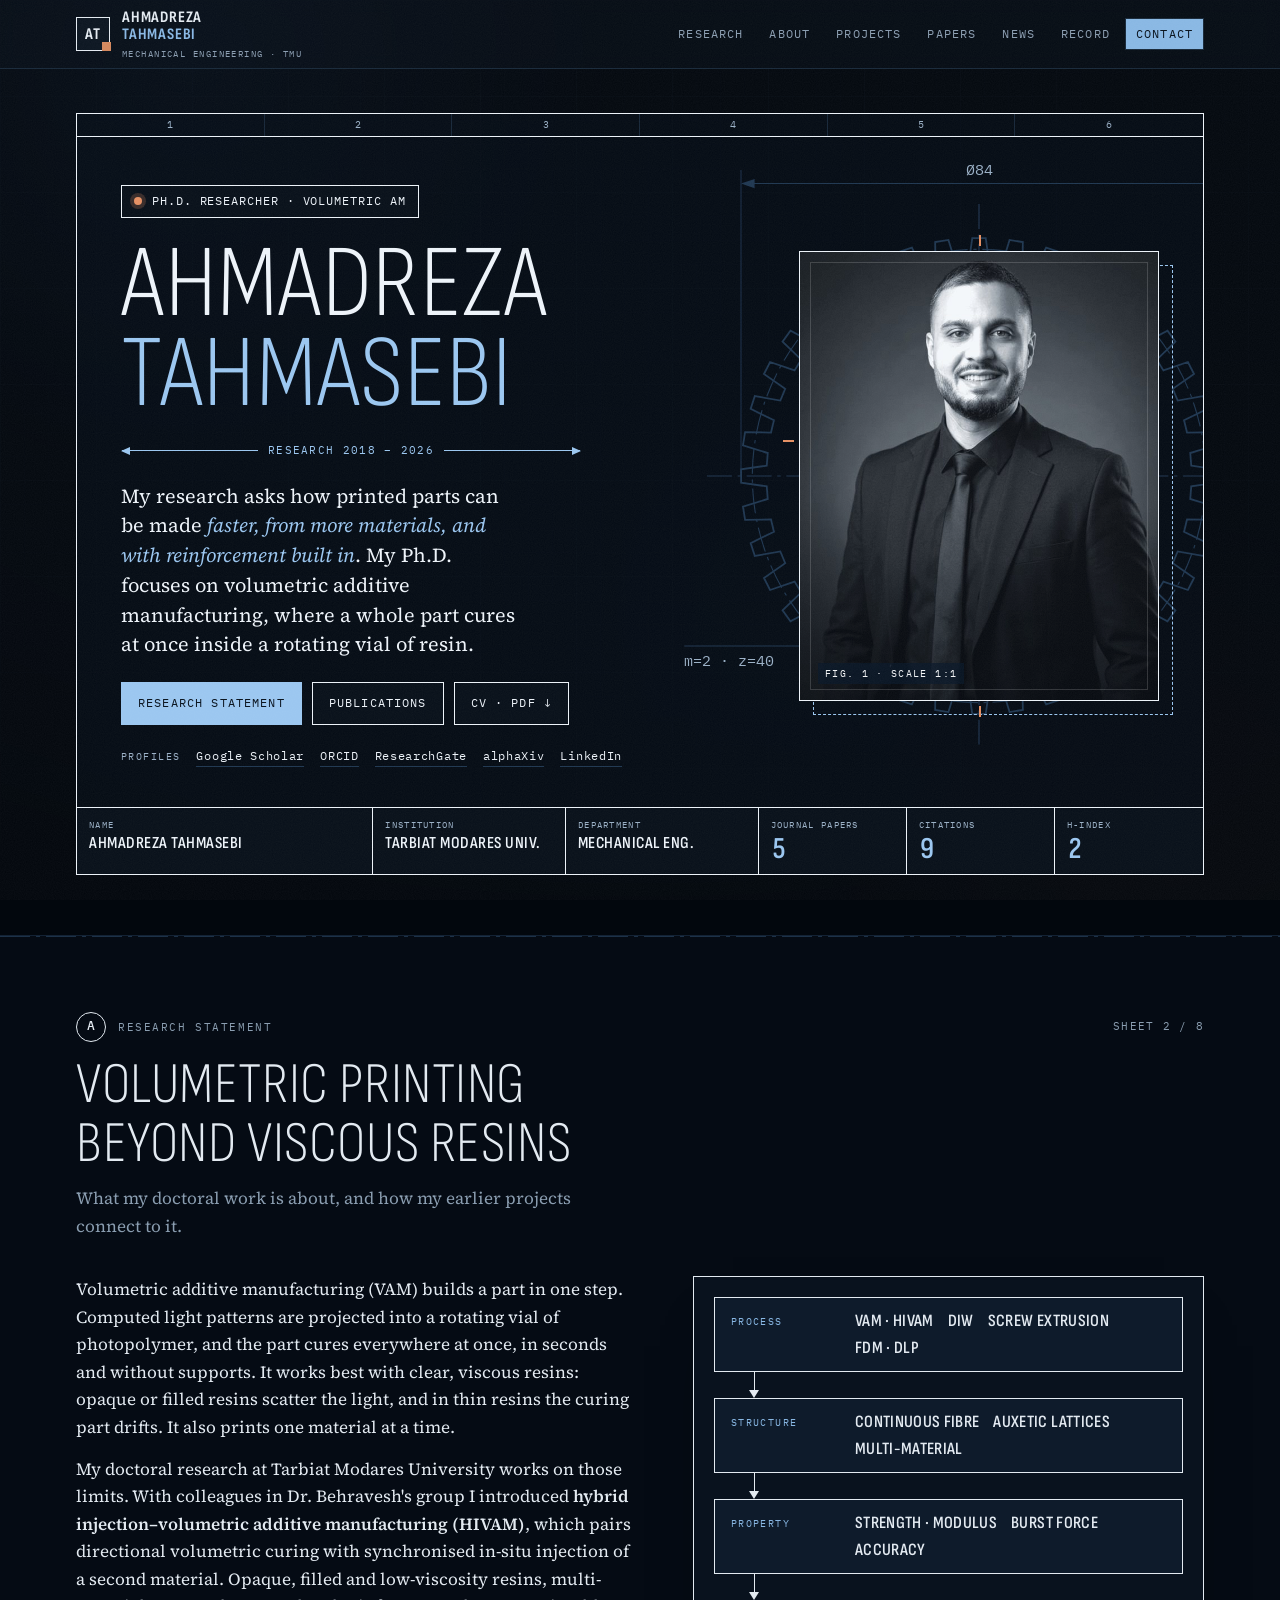
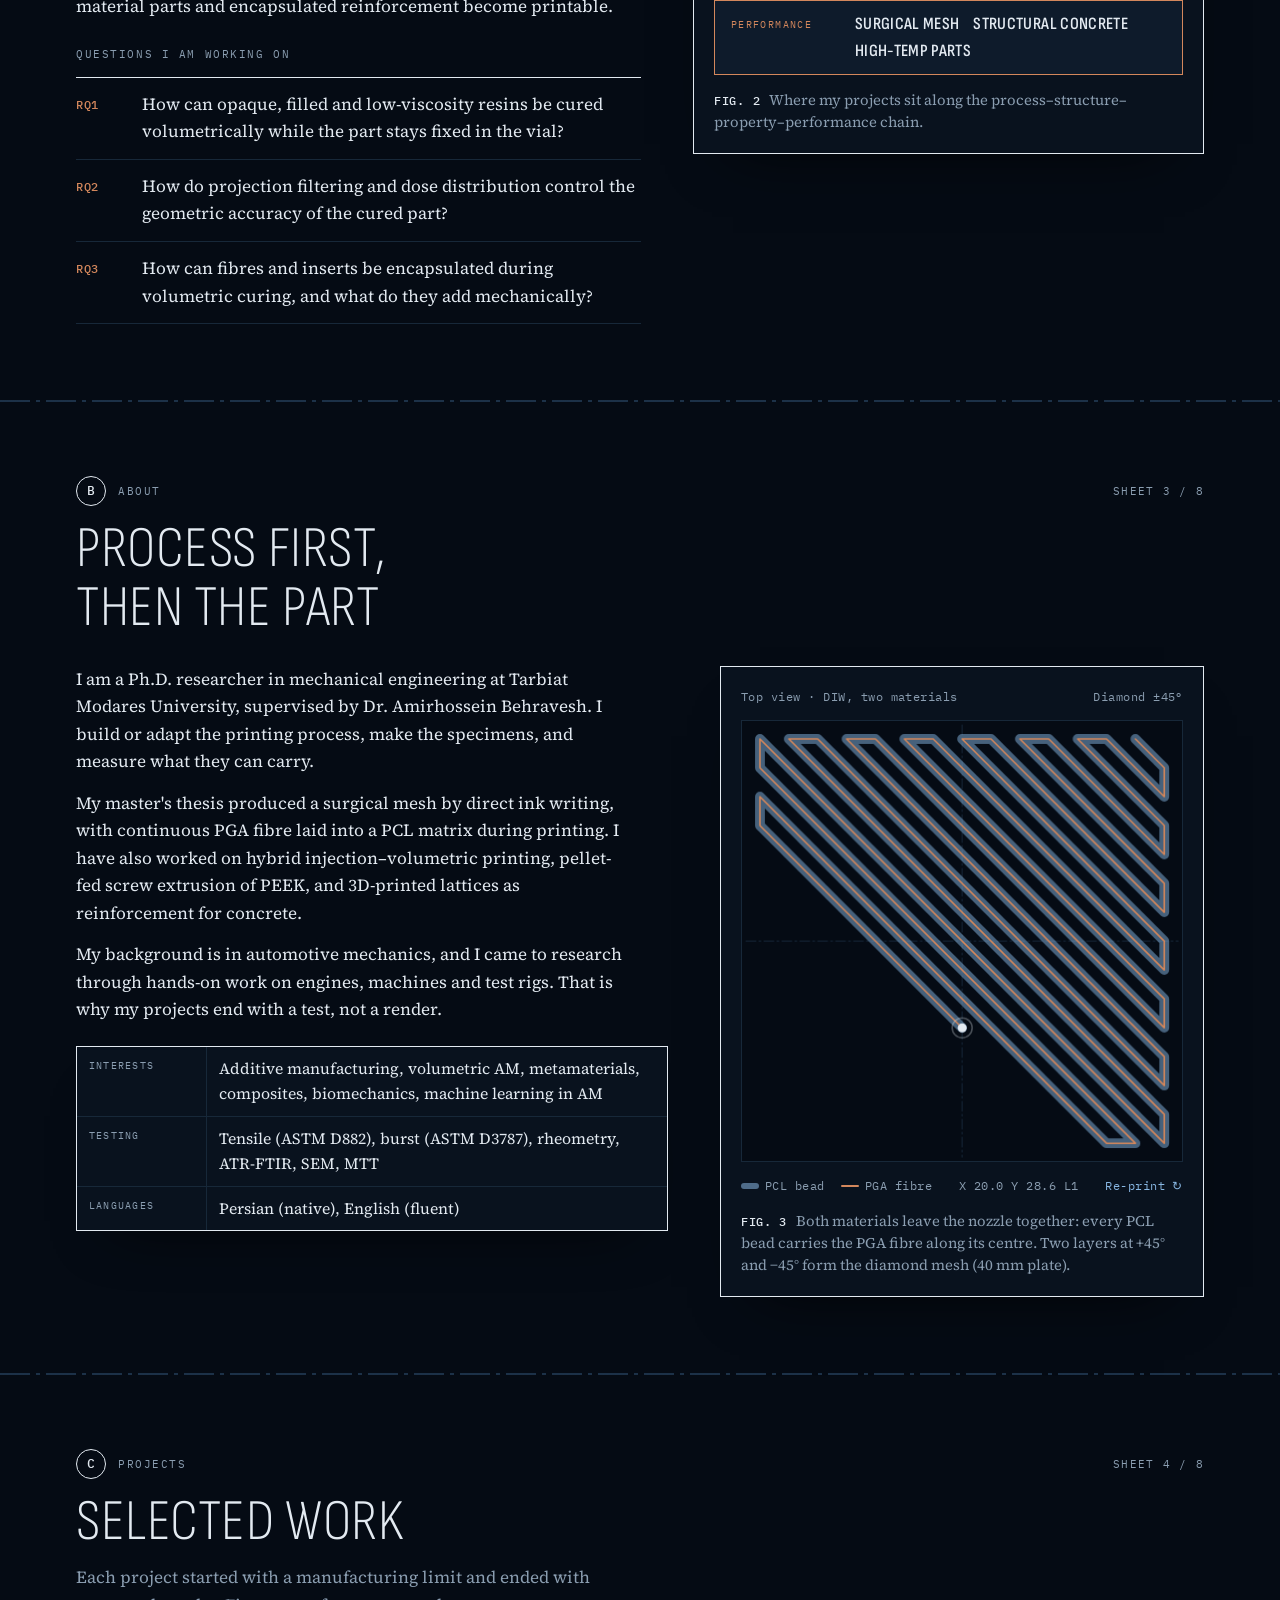
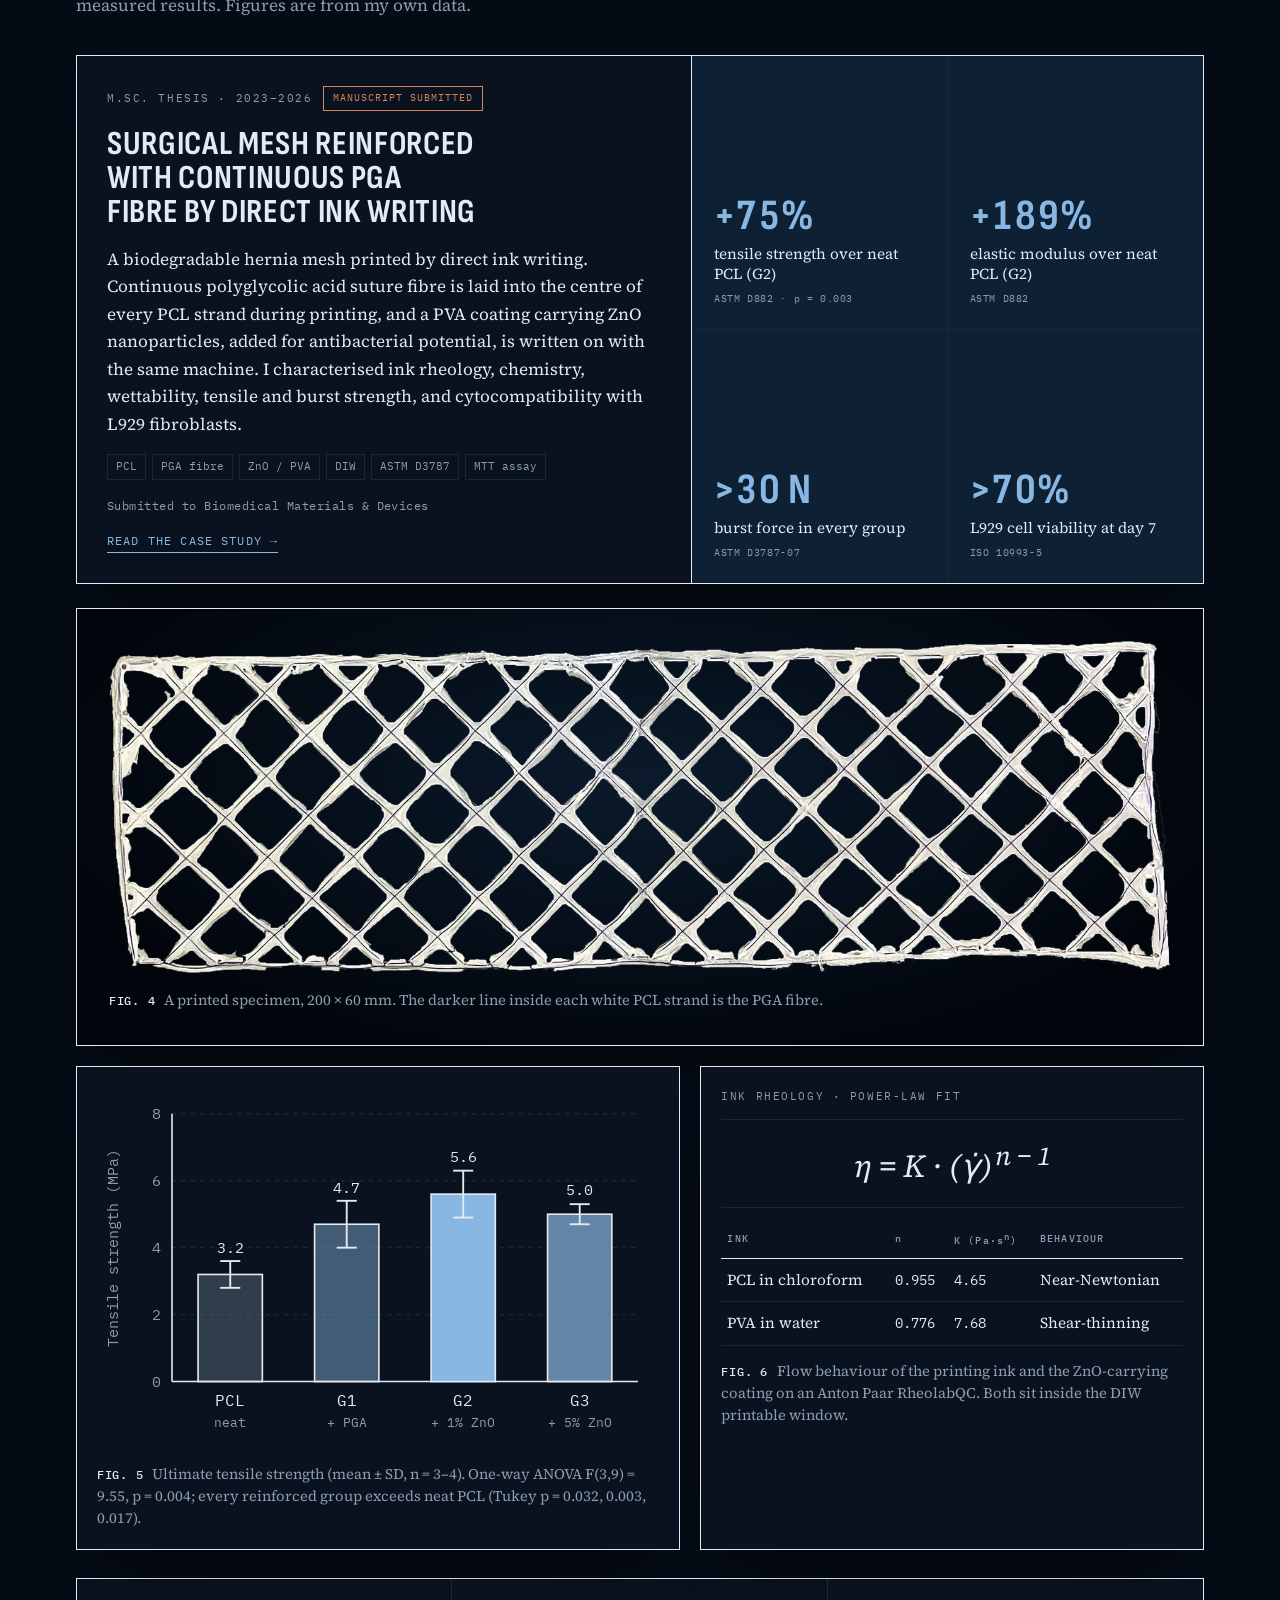
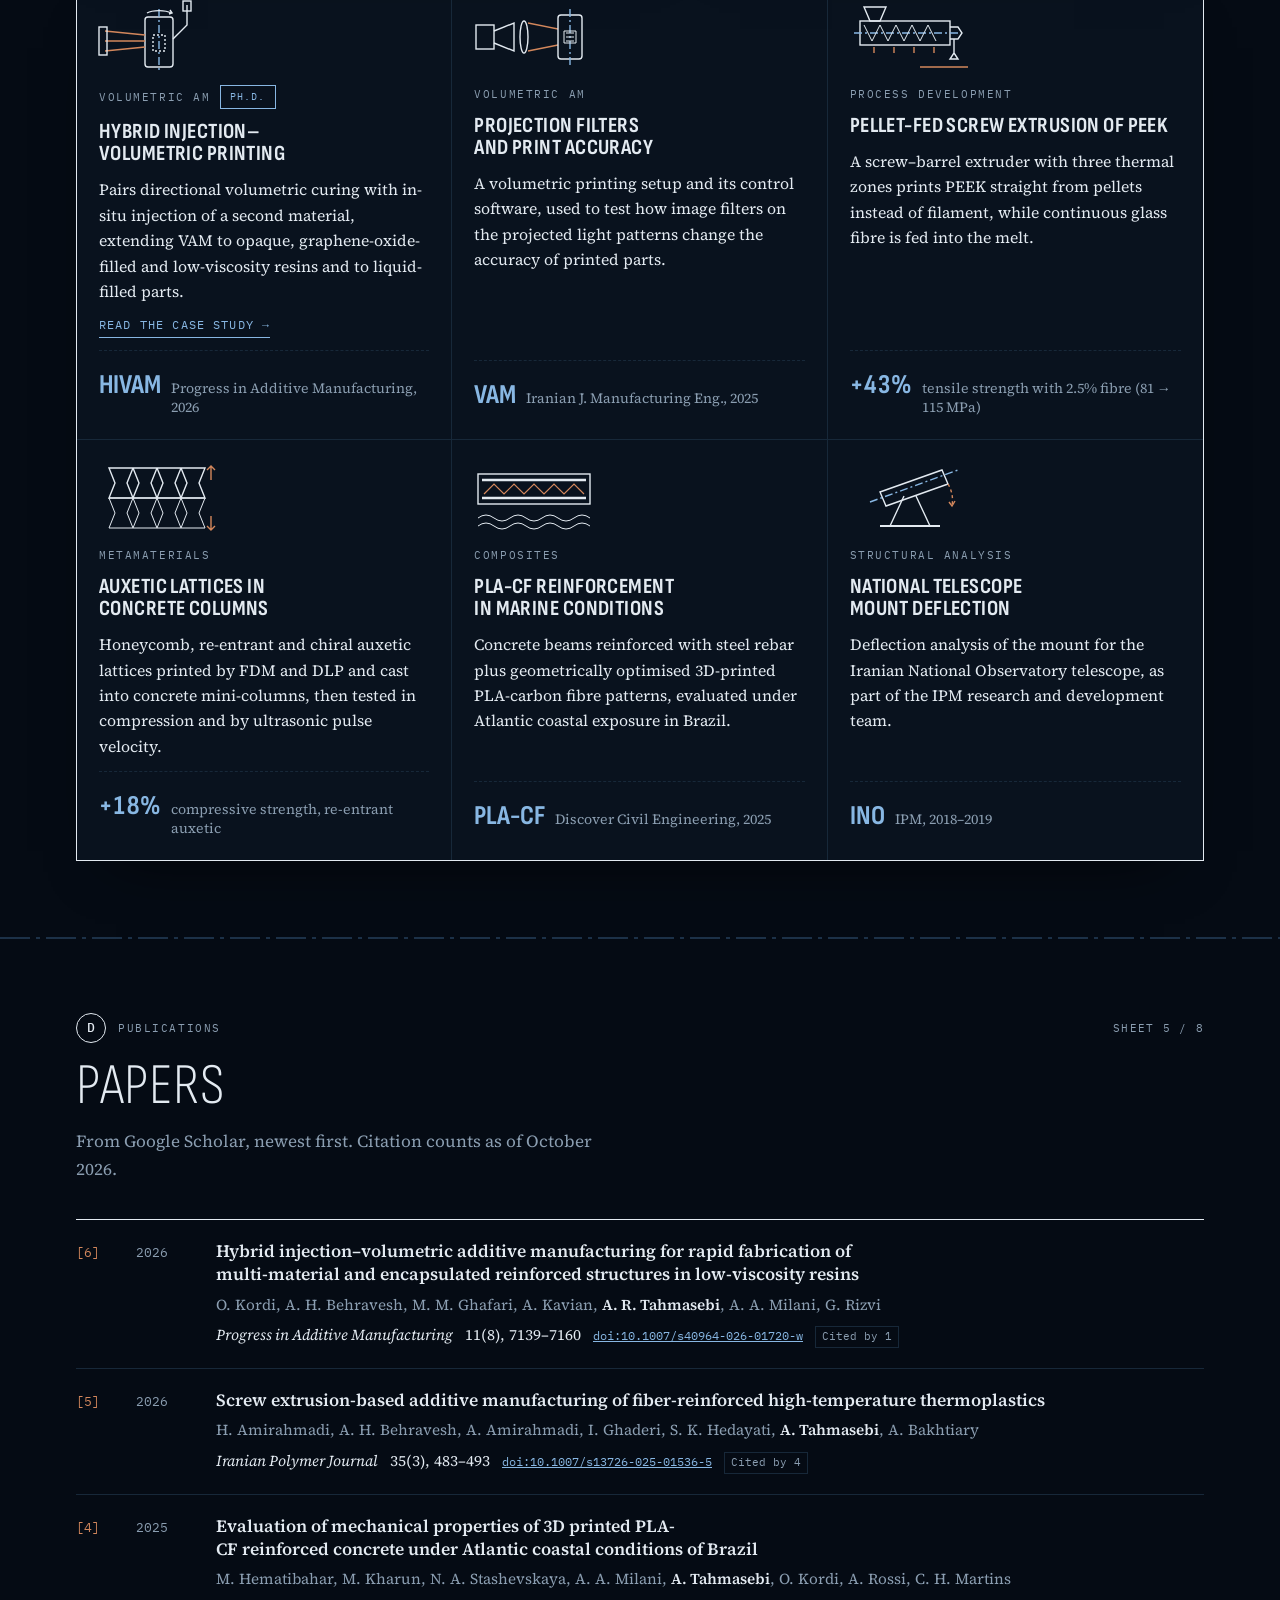
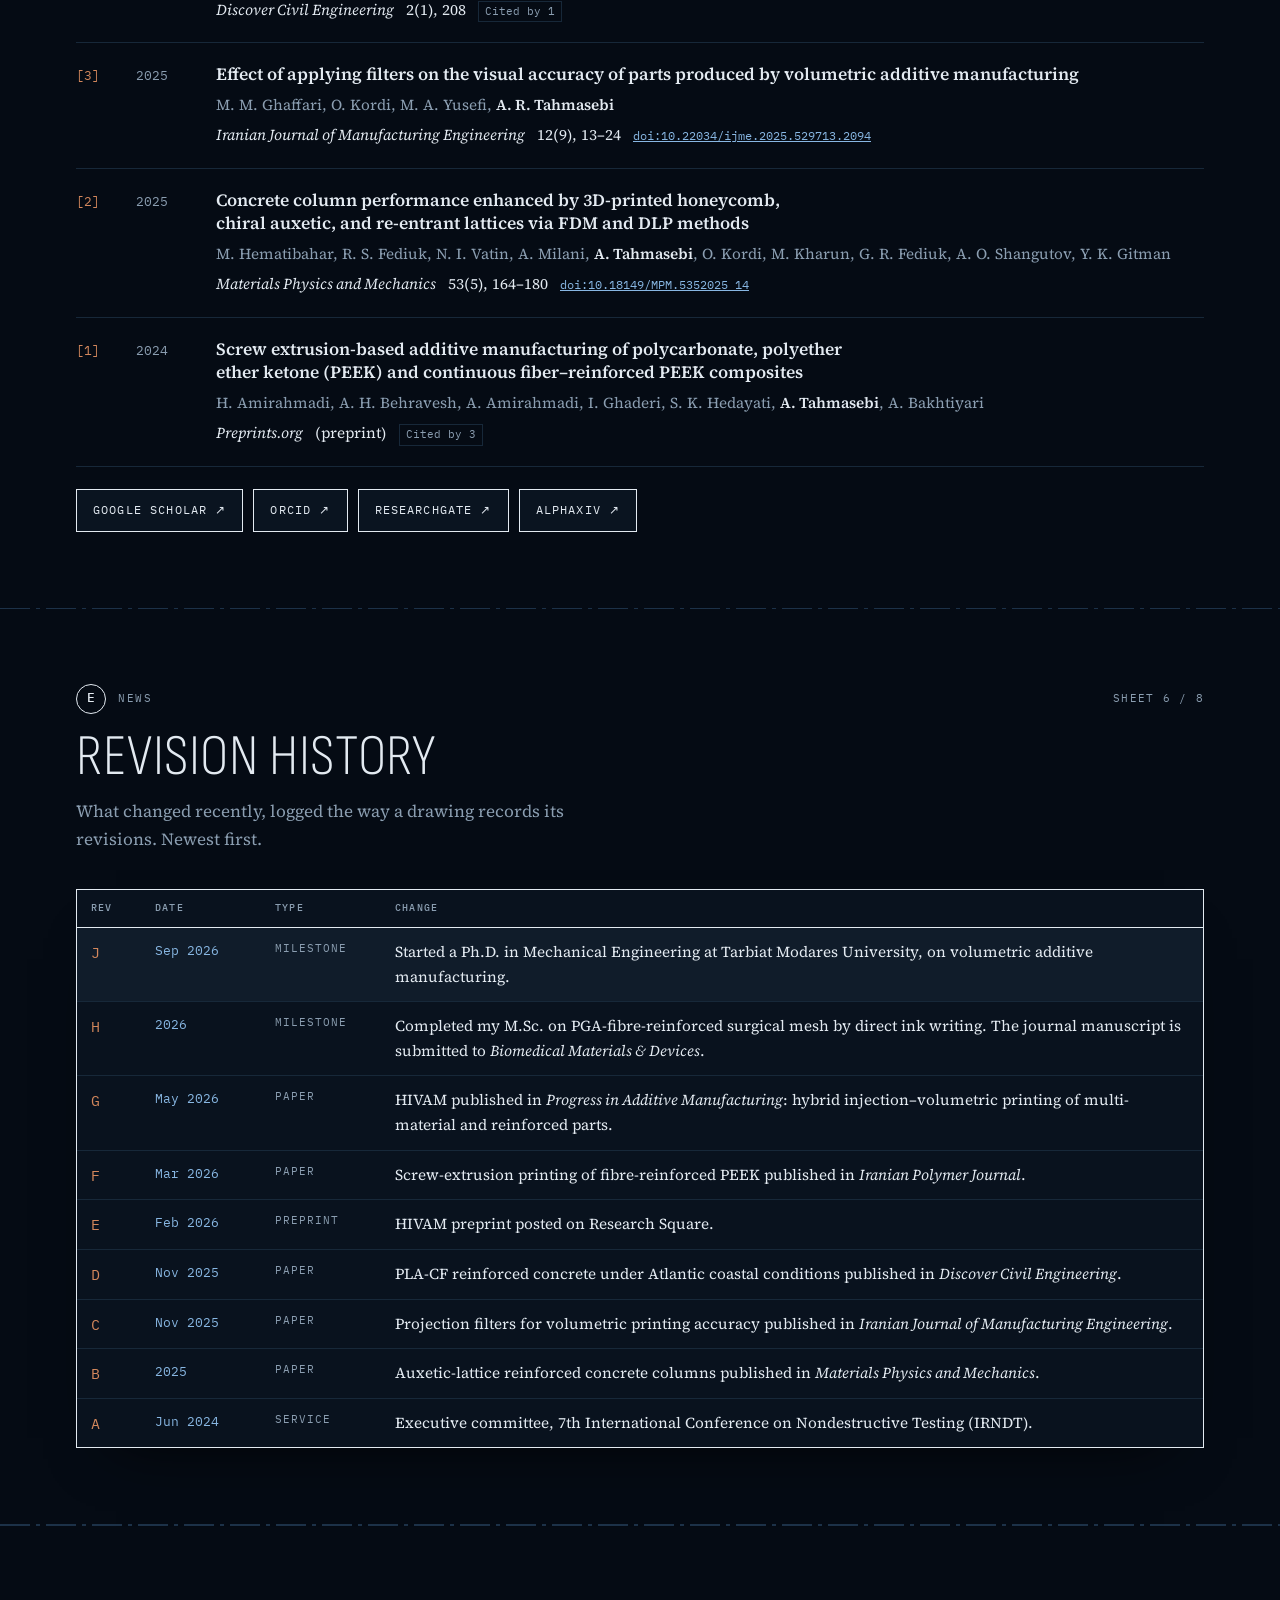
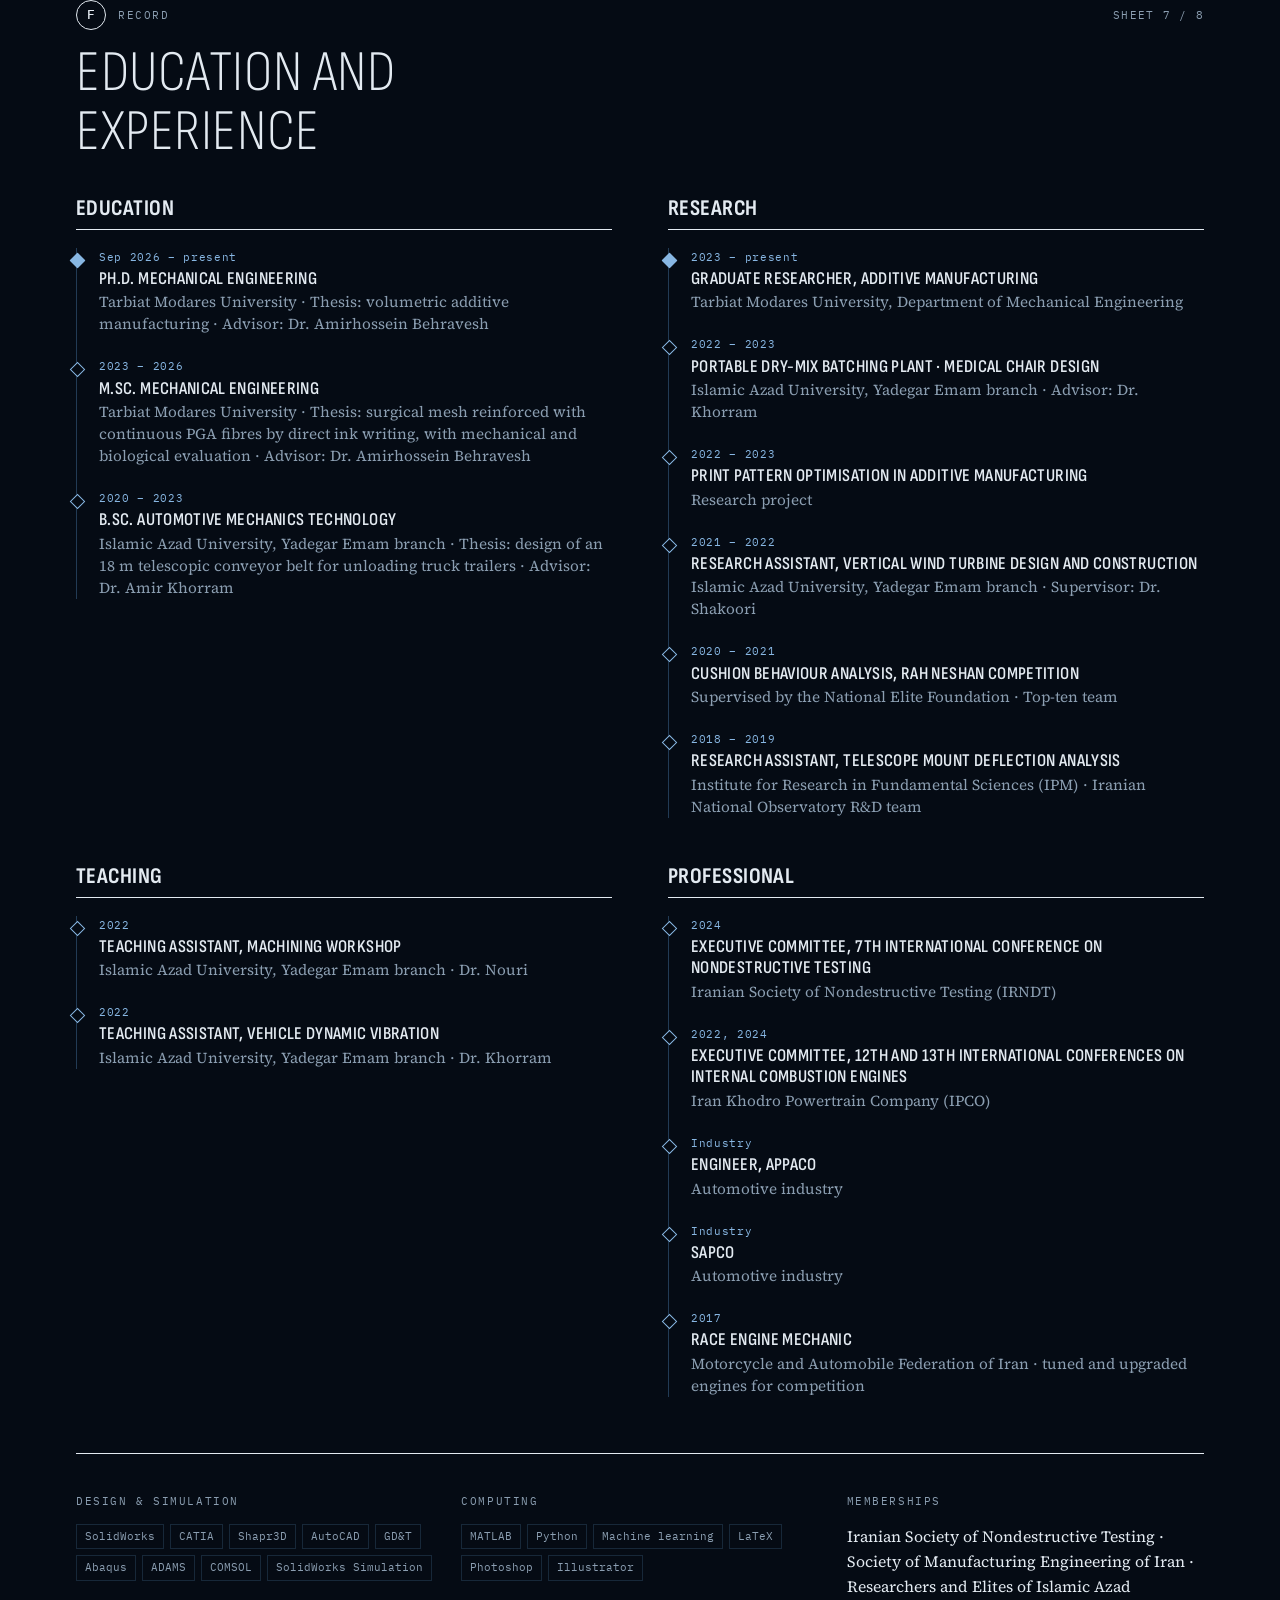
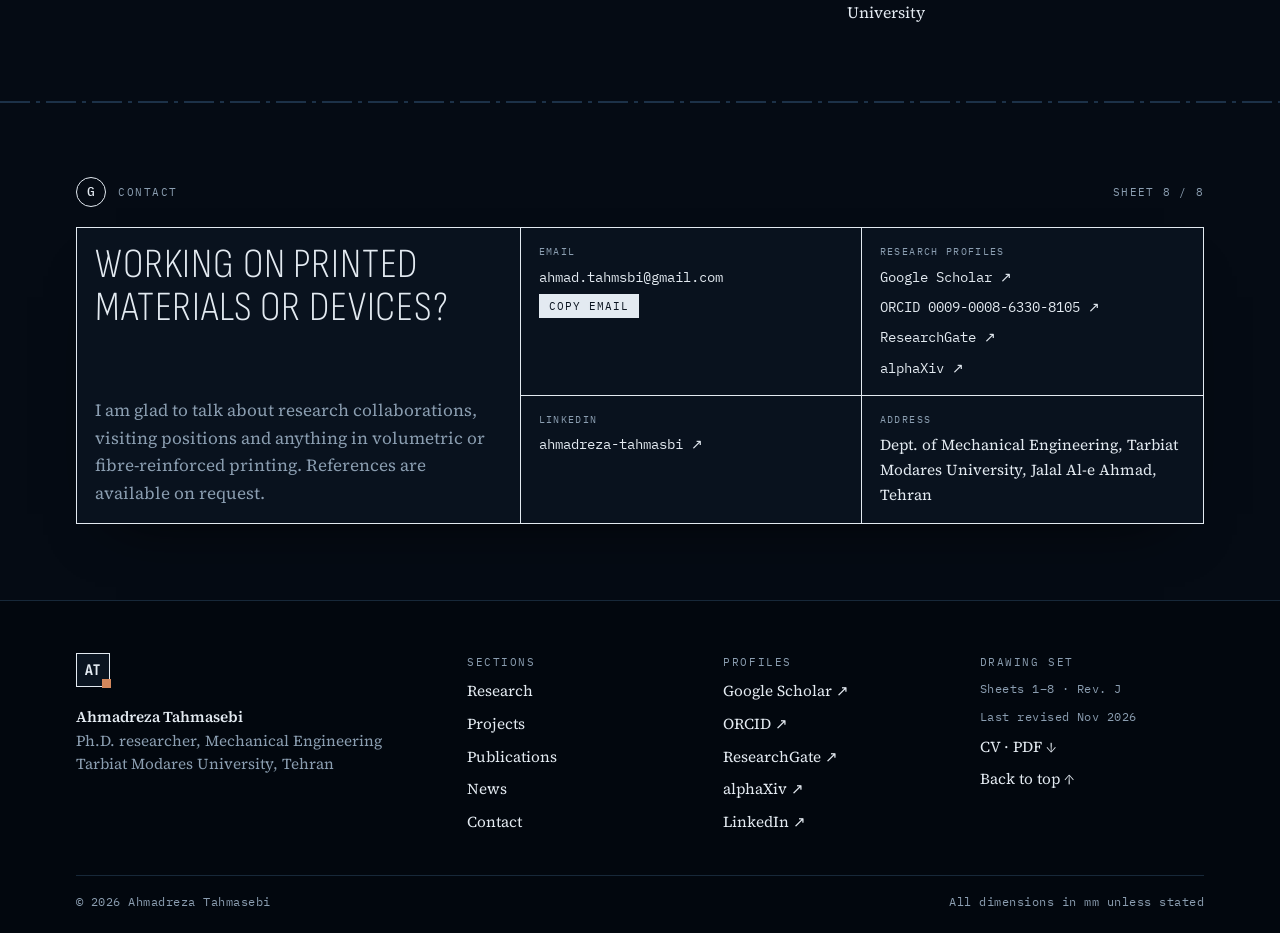
==== commit 71b0ecab: "Use ahmad-thb.github.io as the site address Co-Authored-By: Claude Opus 5.5 <noreply@anthropic.com> " ====
--- a/index.html
+++ b/index.html
@@ -9,15 +9,15 @@
 <meta property="og:type" content="profile">
 <meta property="og:title" content="Ahmadreza Tahmasebi · Mechanical Engineering Ph.D. researcher">
 <meta property="og:description" content="Ahmadreza Tahmasebi, Ph.D. researcher in mechanical engineering at Tarbiat Modares University: volumetric additive manufacturing, fibre-reinforced biomedical meshes and architected lattices.">
-<meta property="og:image" content="https://tahmasebi.me/og.png">
+<meta property="og:image" content="https://ahmad-thb.github.io/og.png">
 <meta property="og:image:width" content="1200">
 <meta property="og:image:height" content="630">
-<meta property="og:url" content="https://tahmasebi.me/">
+<meta property="og:url" content="https://ahmad-thb.github.io/">
 <meta name="twitter:card" content="summary_large_image">
 <link rel="preload" href="assets/fonts/sofia-sans-condensed-latin-wght-normal.woff2" as="font" type="font/woff2" crossorigin>
 <link rel="stylesheet" href="assets/fonts/fonts.css">
-<link rel="canonical" href="https://tahmasebi.me/">
-<script type="application/ld+json">{"@context": "https://schema.org", "@type": "Person", "name": "Ahmadreza Tahmasebi", "alternateName": ["Ahmadreza Tahmasbi", "Ahmad Reza Tahmasebi"], "jobTitle": "Ph.D. researcher in Mechanical Engineering", "url": "https://tahmasebi.me/", "image": "https://tahmasebi.me/og.png", "affiliation": {"@type": "CollegeOrUniversity", "name": "Tarbiat Modares University", "address": "Tehran, Iran"}, "alumniOf": [{"@type": "CollegeOrUniversity", "name": "Tarbiat Modares University"}, {"@type": "CollegeOrUniversity", "name": "Islamic Azad University"}], "knowsAbout": ["Additive manufacturing", "Volumetric additive manufacturing", "Direct ink writing", "Continuous fibre-reinforced composites", "Mechanical metamaterials", "Biomedical engineering"], "identifier": {"@type": "PropertyValue", "propertyID": "ORCID", "value": "0009-0008-6330-8105"}, "sameAs": ["https://orcid.org/0009-0008-6330-8105", "https://scholar.google.com/citations?user=3OH_9tcAAAAJ", "https://www.researchgate.net/profile/Ahmadreza-Tahmasebi", "https://www.alphaxiv.org/@ahmadreza-tahmasebi", "https://www.linkedin.com/in/ahmadreza-tahmasbi/"]}</script>
+<link rel="canonical" href="https://ahmad-thb.github.io/">
+<script type="application/ld+json">{"@context": "https://schema.org", "@type": "Person", "name": "Ahmadreza Tahmasebi", "alternateName": ["Ahmadreza Tahmasbi", "Ahmad Reza Tahmasebi"], "jobTitle": "Ph.D. researcher in Mechanical Engineering", "url": "https://ahmad-thb.github.io/", "image": "https://ahmad-thb.github.io/og.png", "affiliation": {"@type": "CollegeOrUniversity", "name": "Tarbiat Modares University", "address": "Tehran, Iran"}, "alumniOf": [{"@type": "CollegeOrUniversity", "name": "Tarbiat Modares University"}, {"@type": "CollegeOrUniversity", "name": "Islamic Azad University"}], "knowsAbout": ["Additive manufacturing", "Volumetric additive manufacturing", "Direct ink writing", "Continuous fibre-reinforced composites", "Mechanical metamaterials", "Biomedical engineering"], "identifier": {"@type": "PropertyValue", "propertyID": "ORCID", "value": "0009-0008-6330-8105"}, "sameAs": ["https://orcid.org/0009-0008-6330-8105", "https://scholar.google.com/citations?user=3OH_9tcAAAAJ", "https://www.researchgate.net/profile/Ahmadreza-Tahmasebi", "https://www.alphaxiv.org/@ahmadreza-tahmasebi", "https://www.linkedin.com/in/ahmadreza-tahmasbi/"]}</script>
 <link rel="icon" type="image/png" sizes="32x32" href="assets/icons/favicon-32.png">
 <link rel="apple-touch-icon" href="assets/icons/apple-touch-icon.png">
 <link rel="stylesheet" href="assets/style.css">
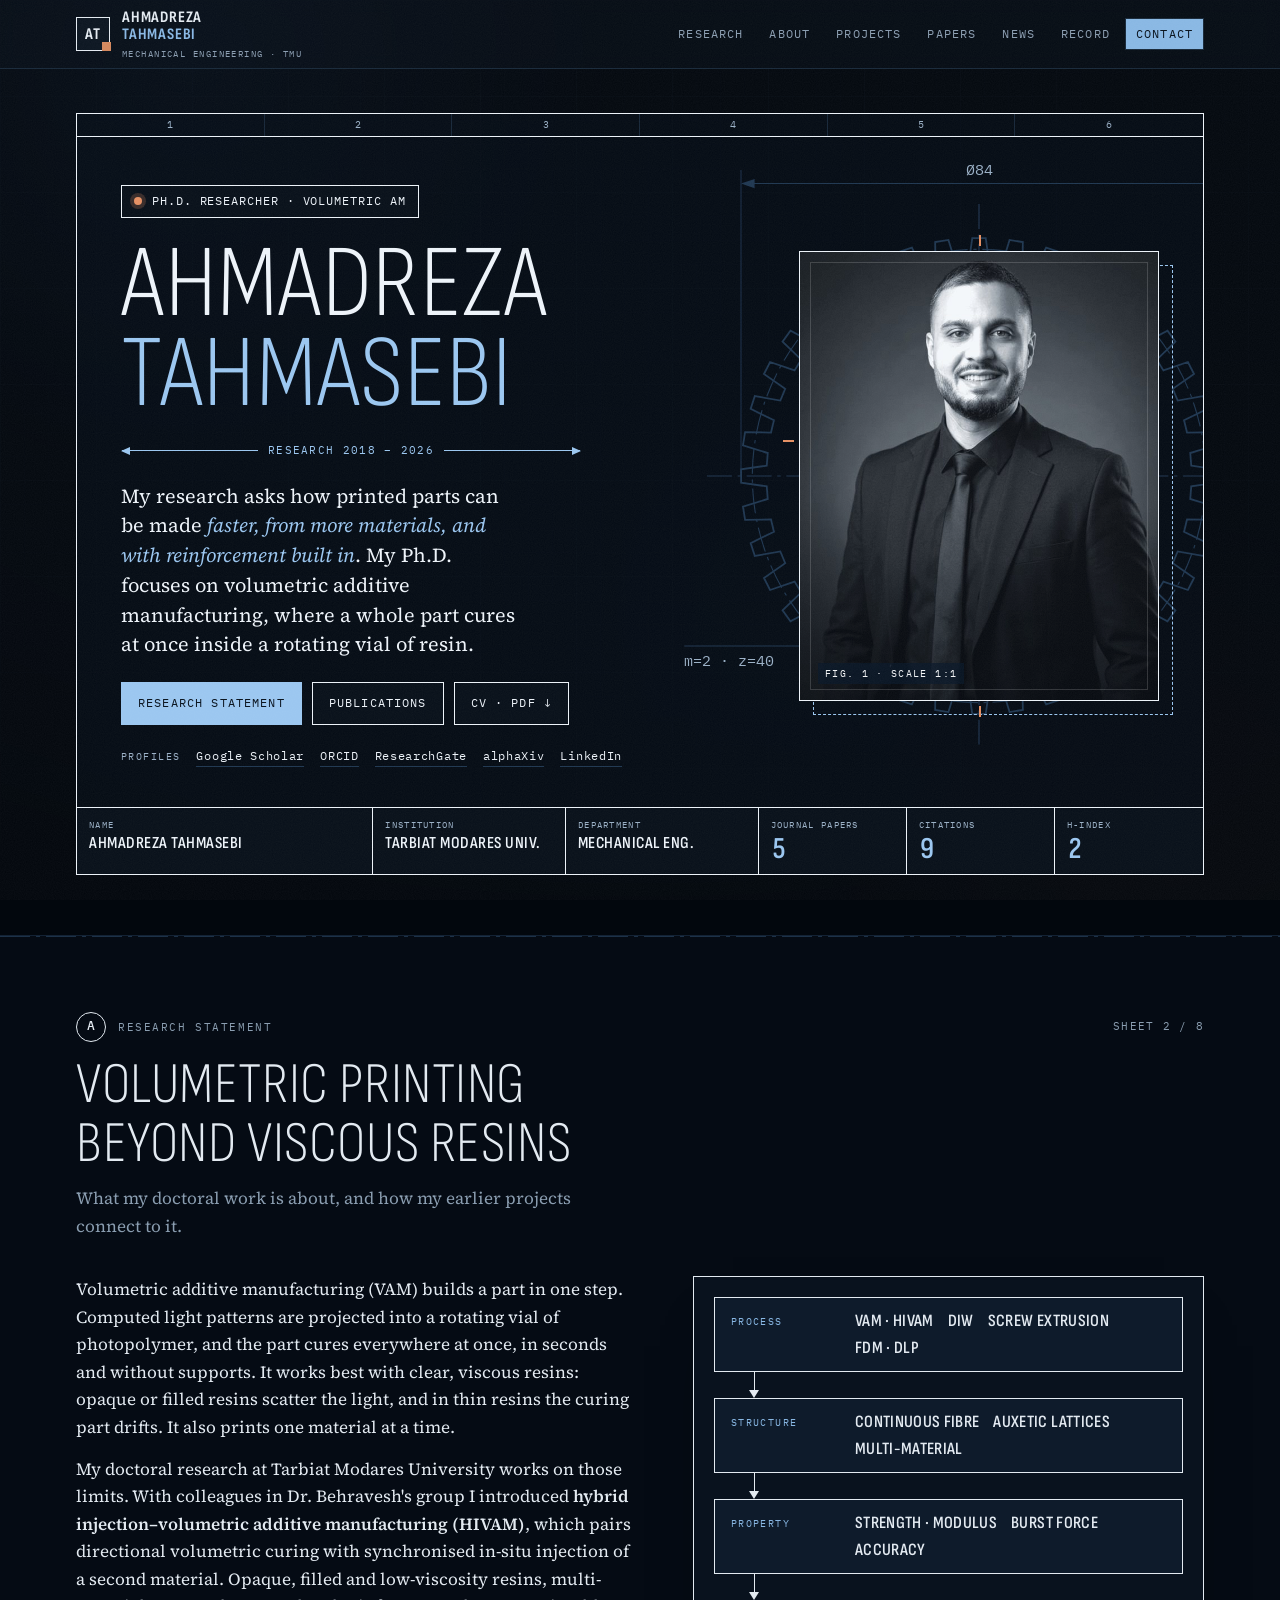
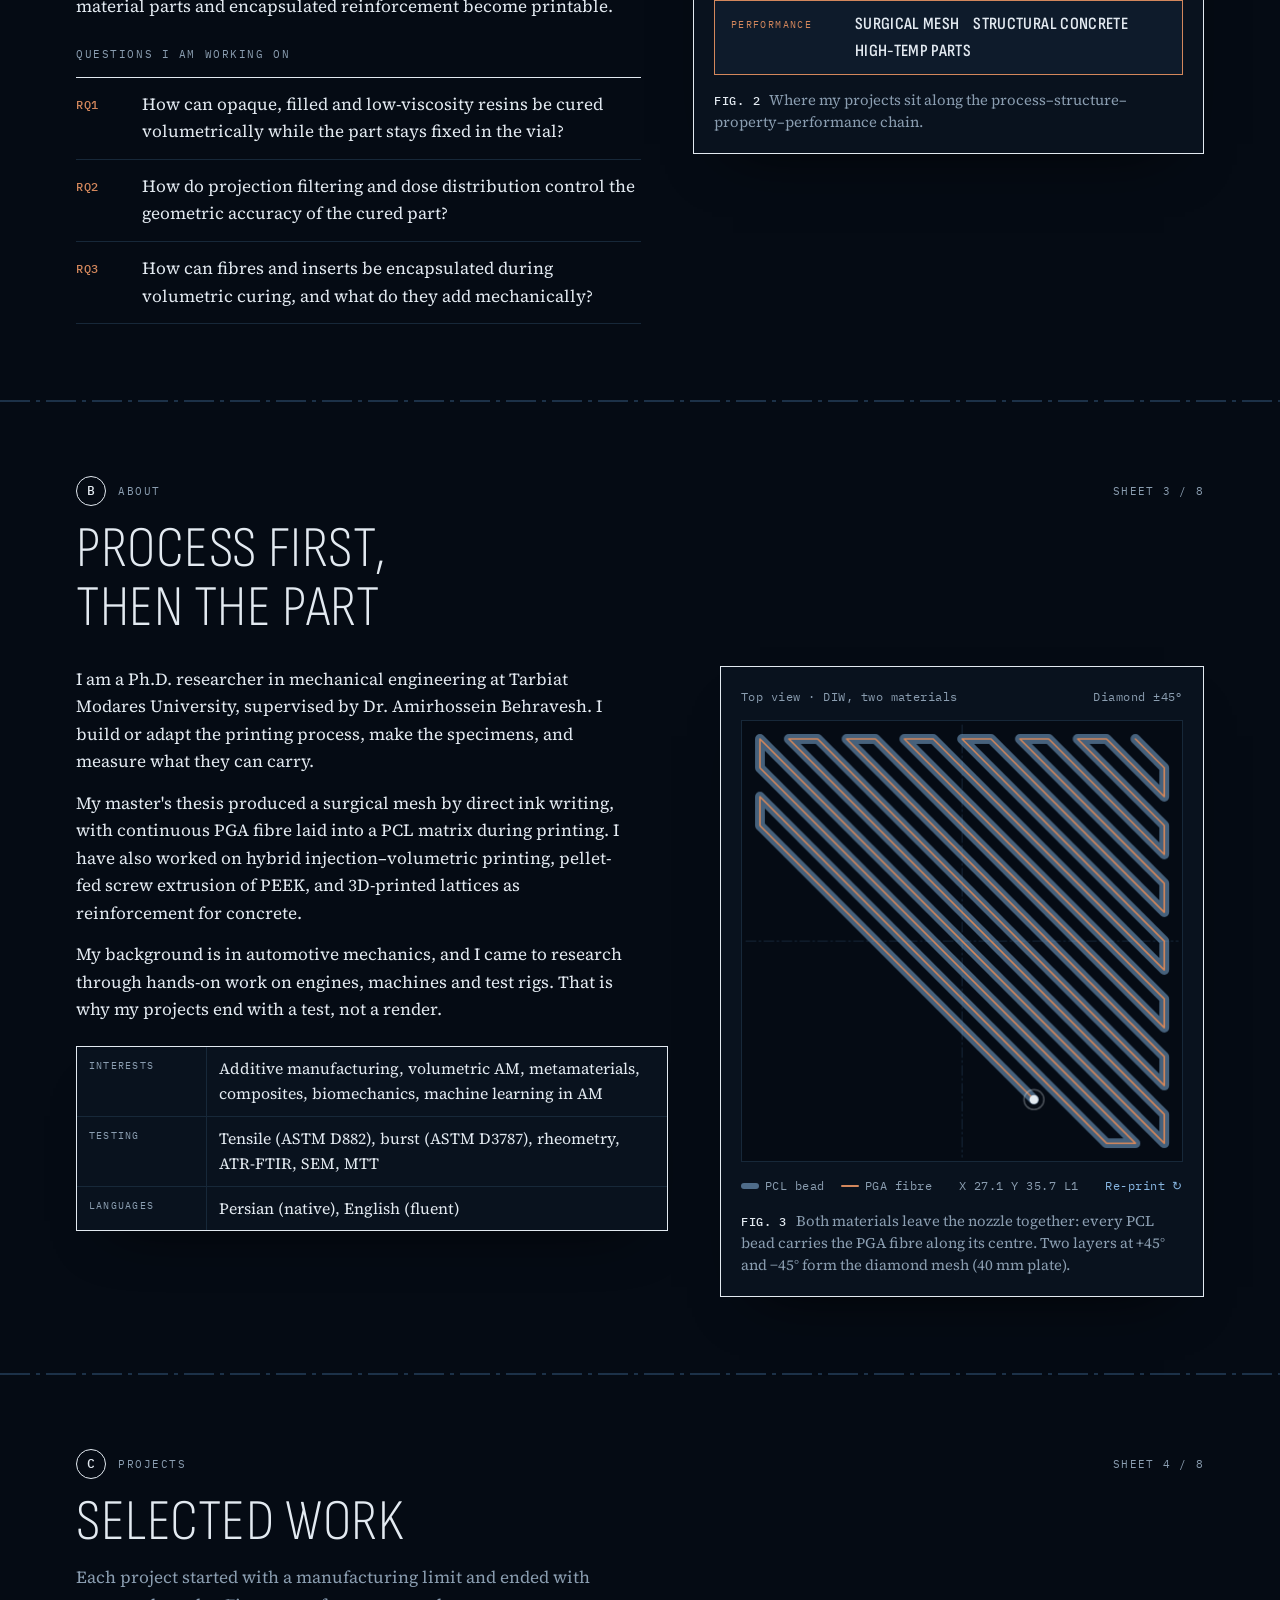
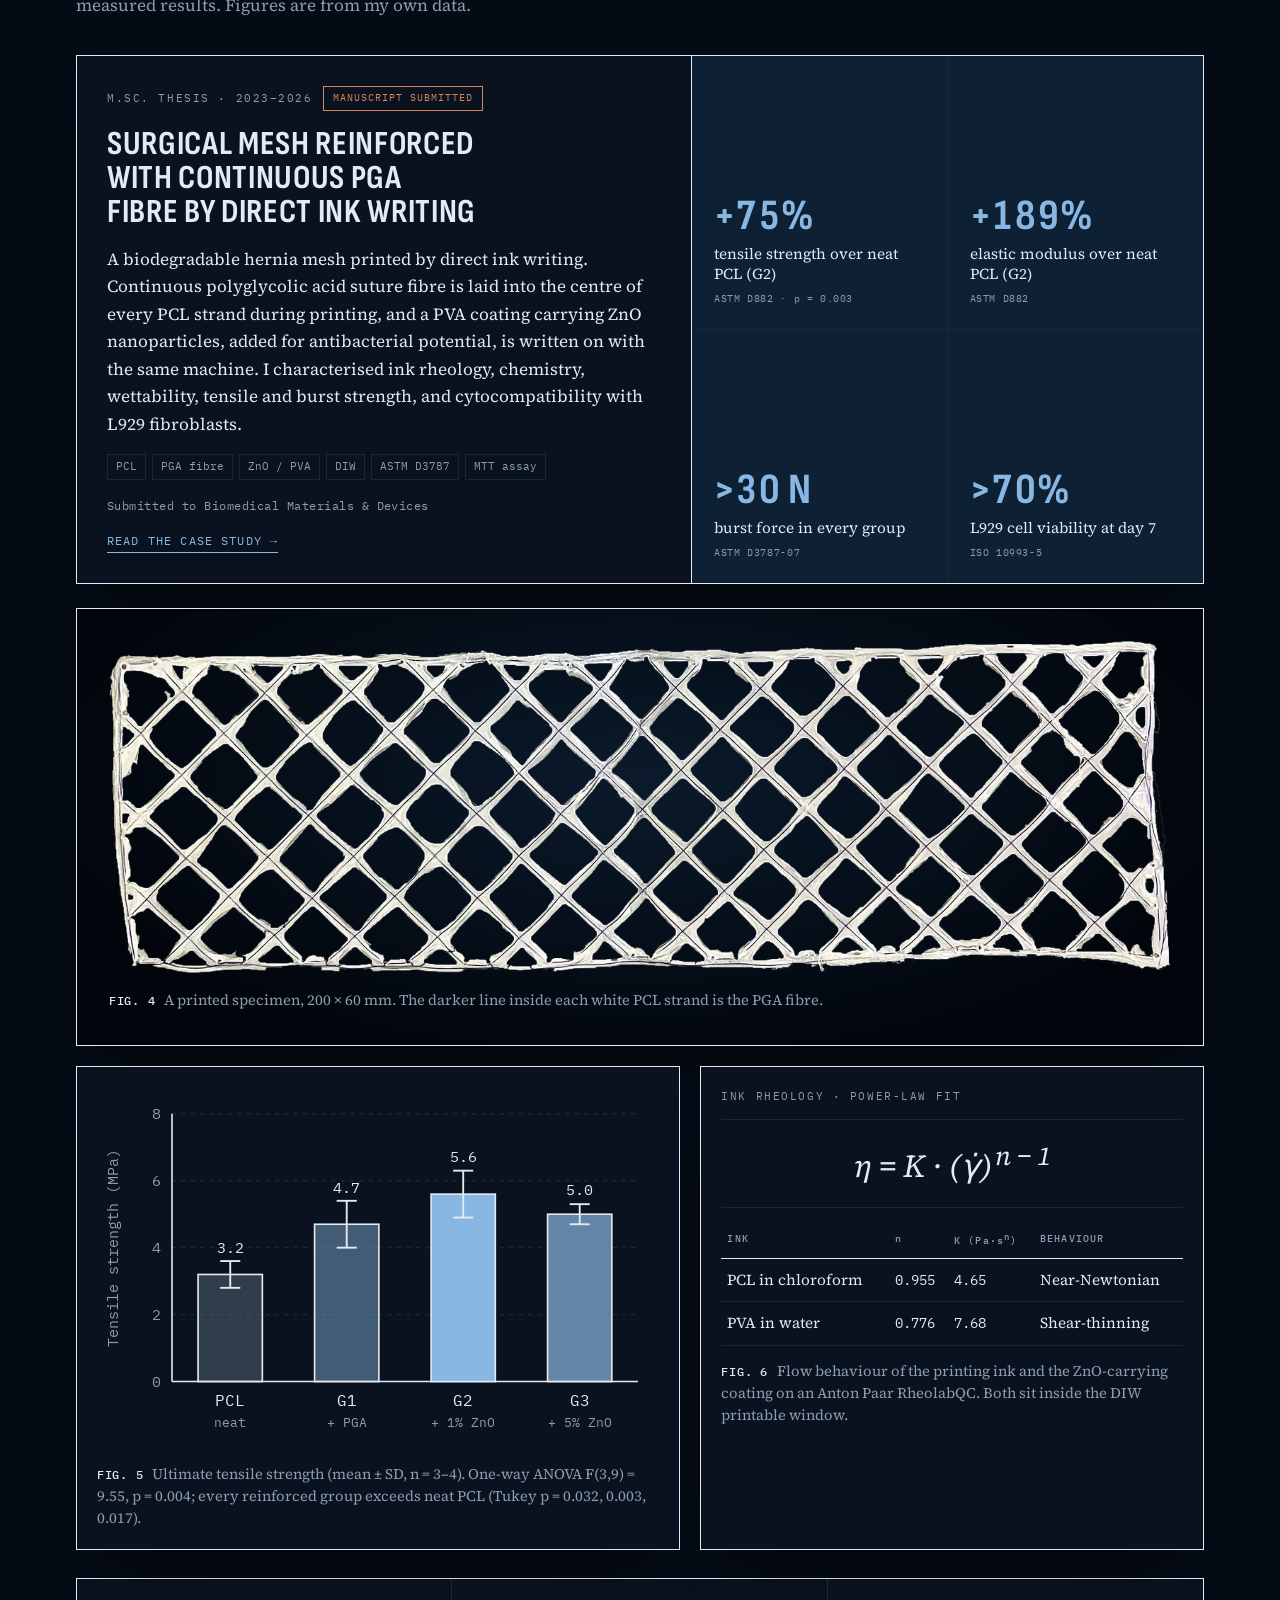
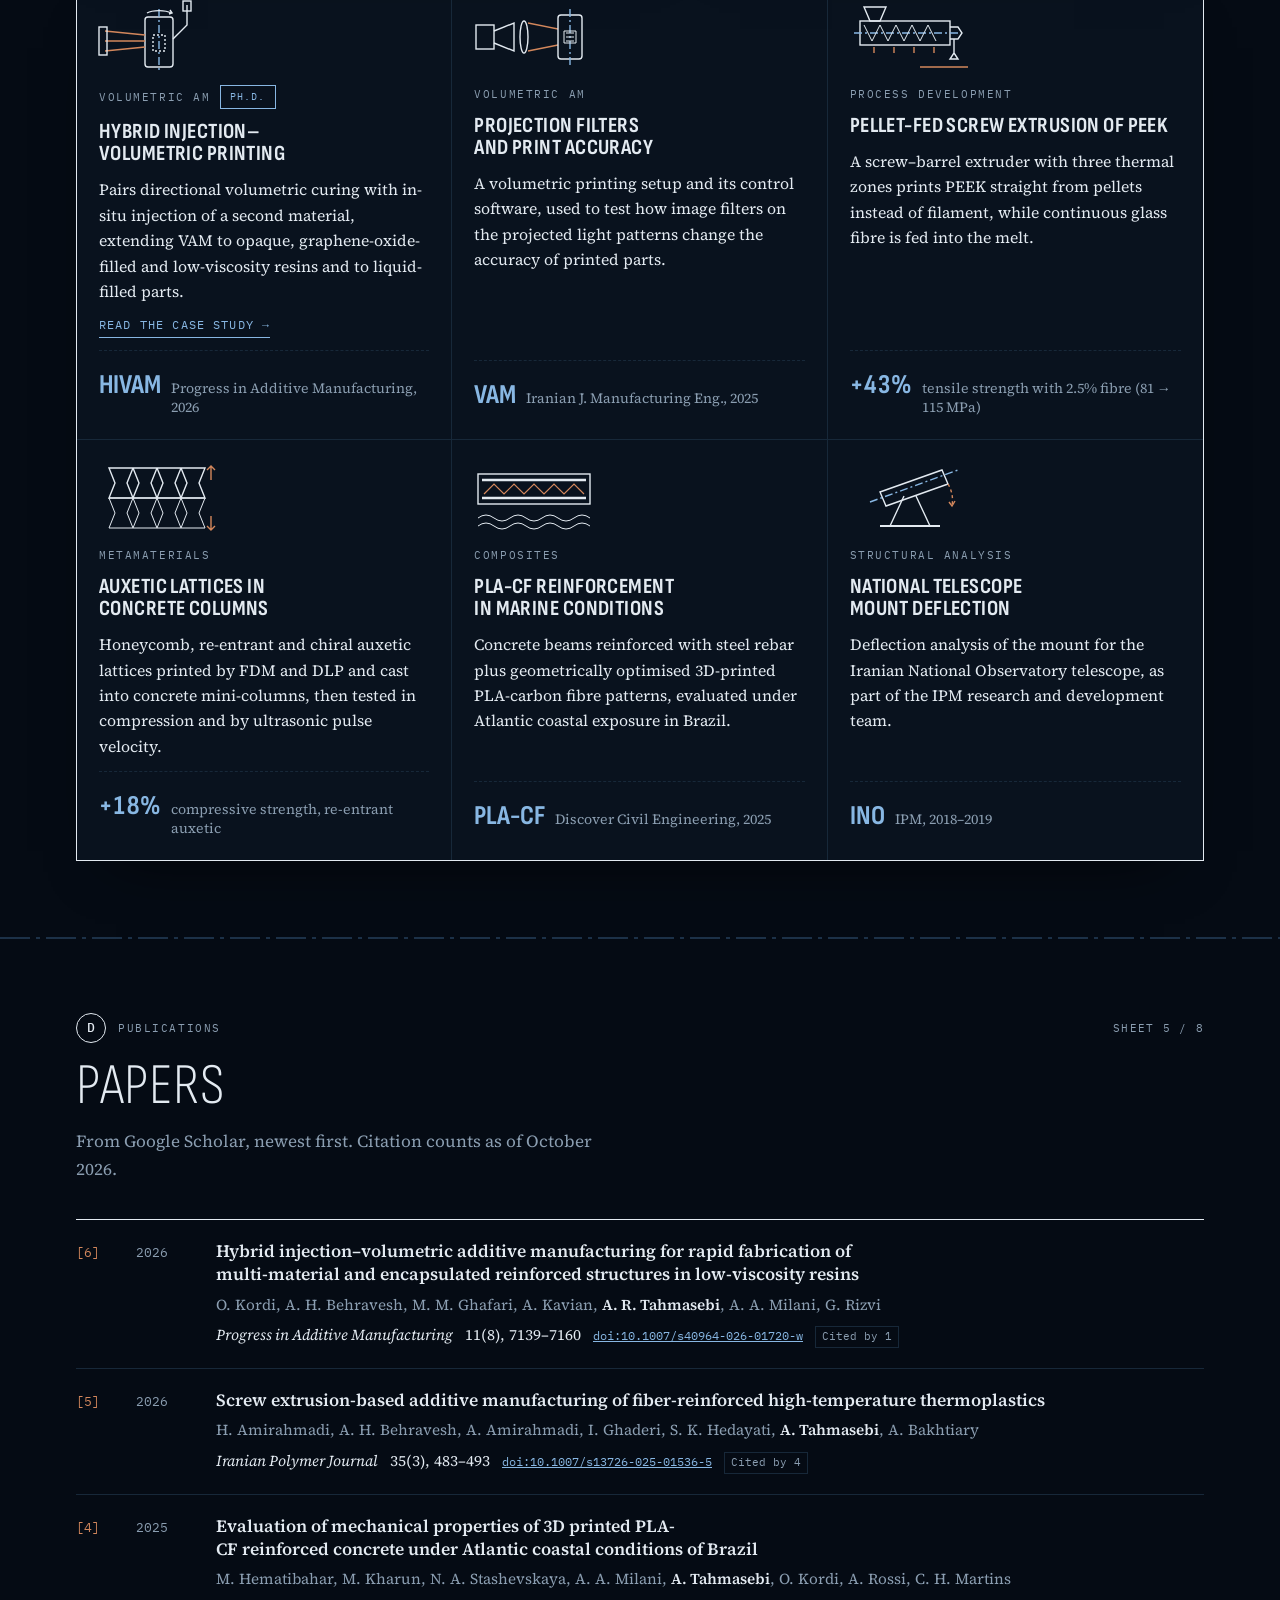
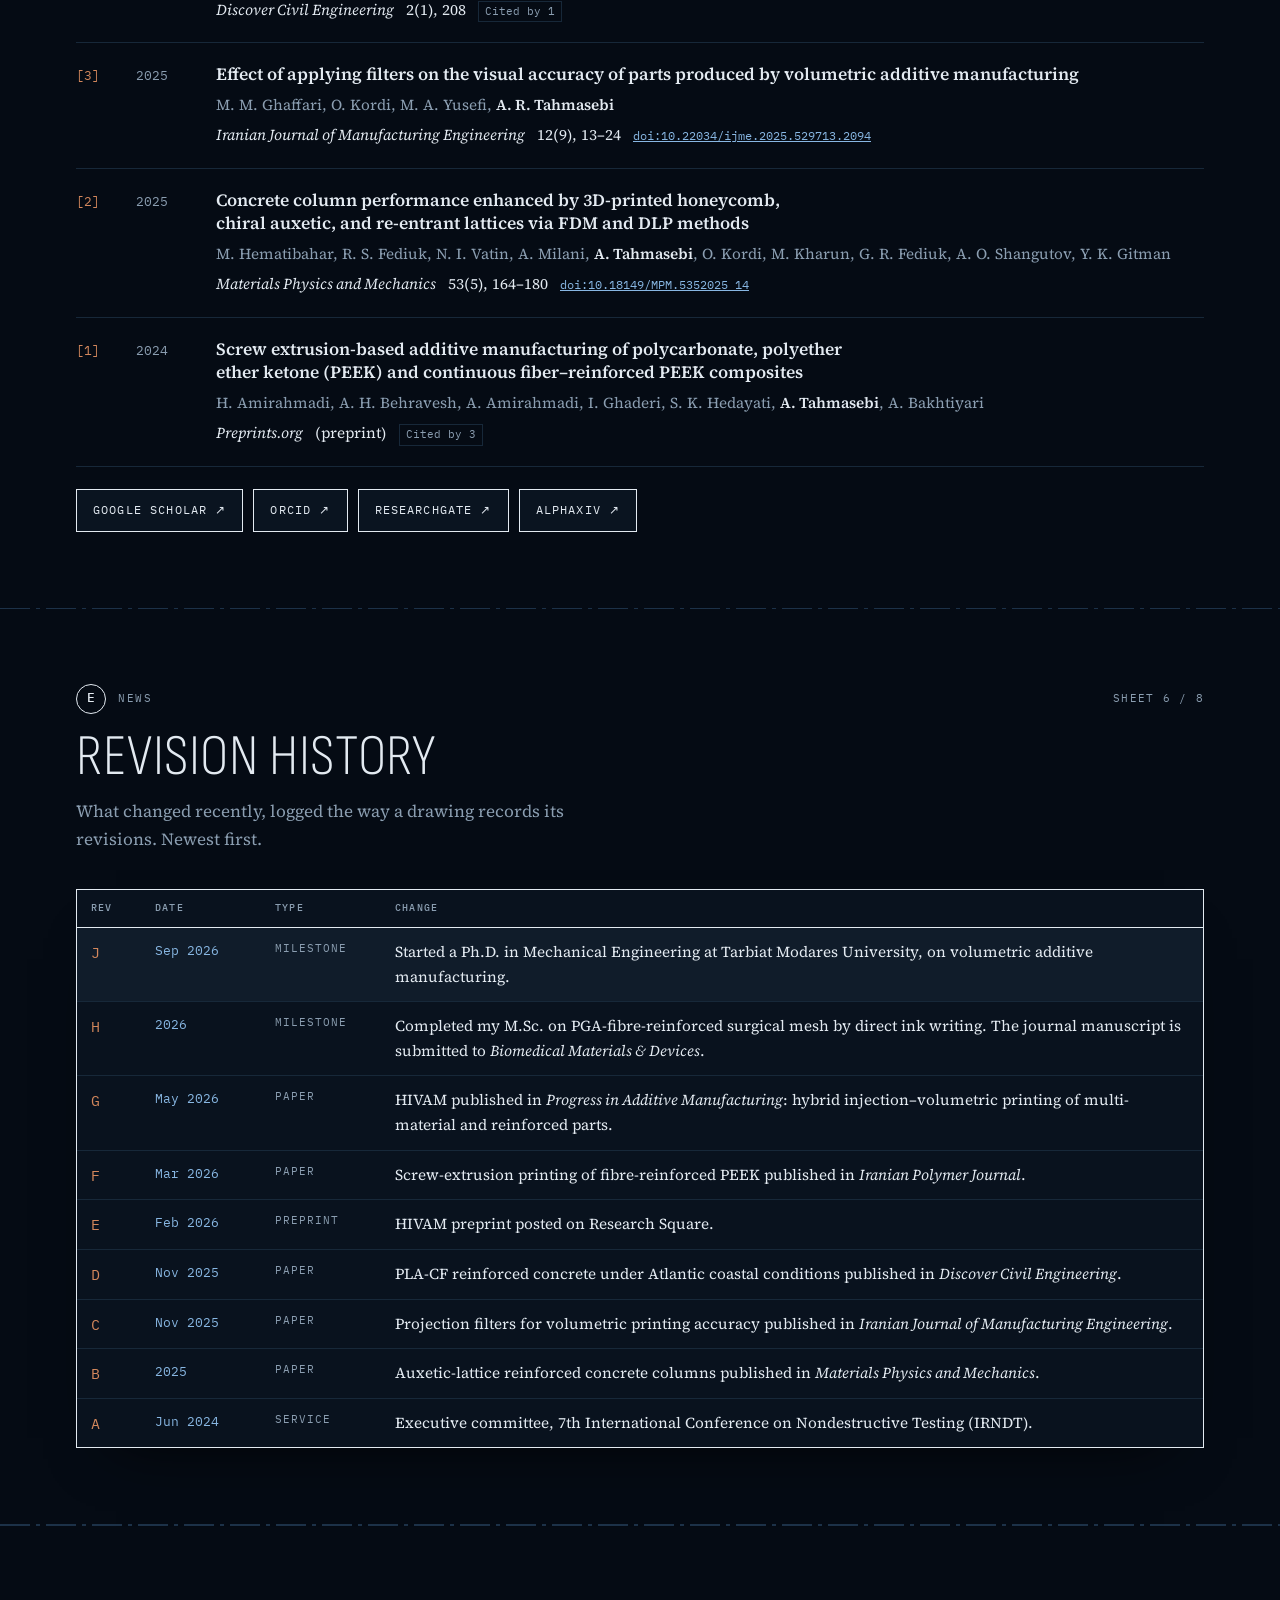
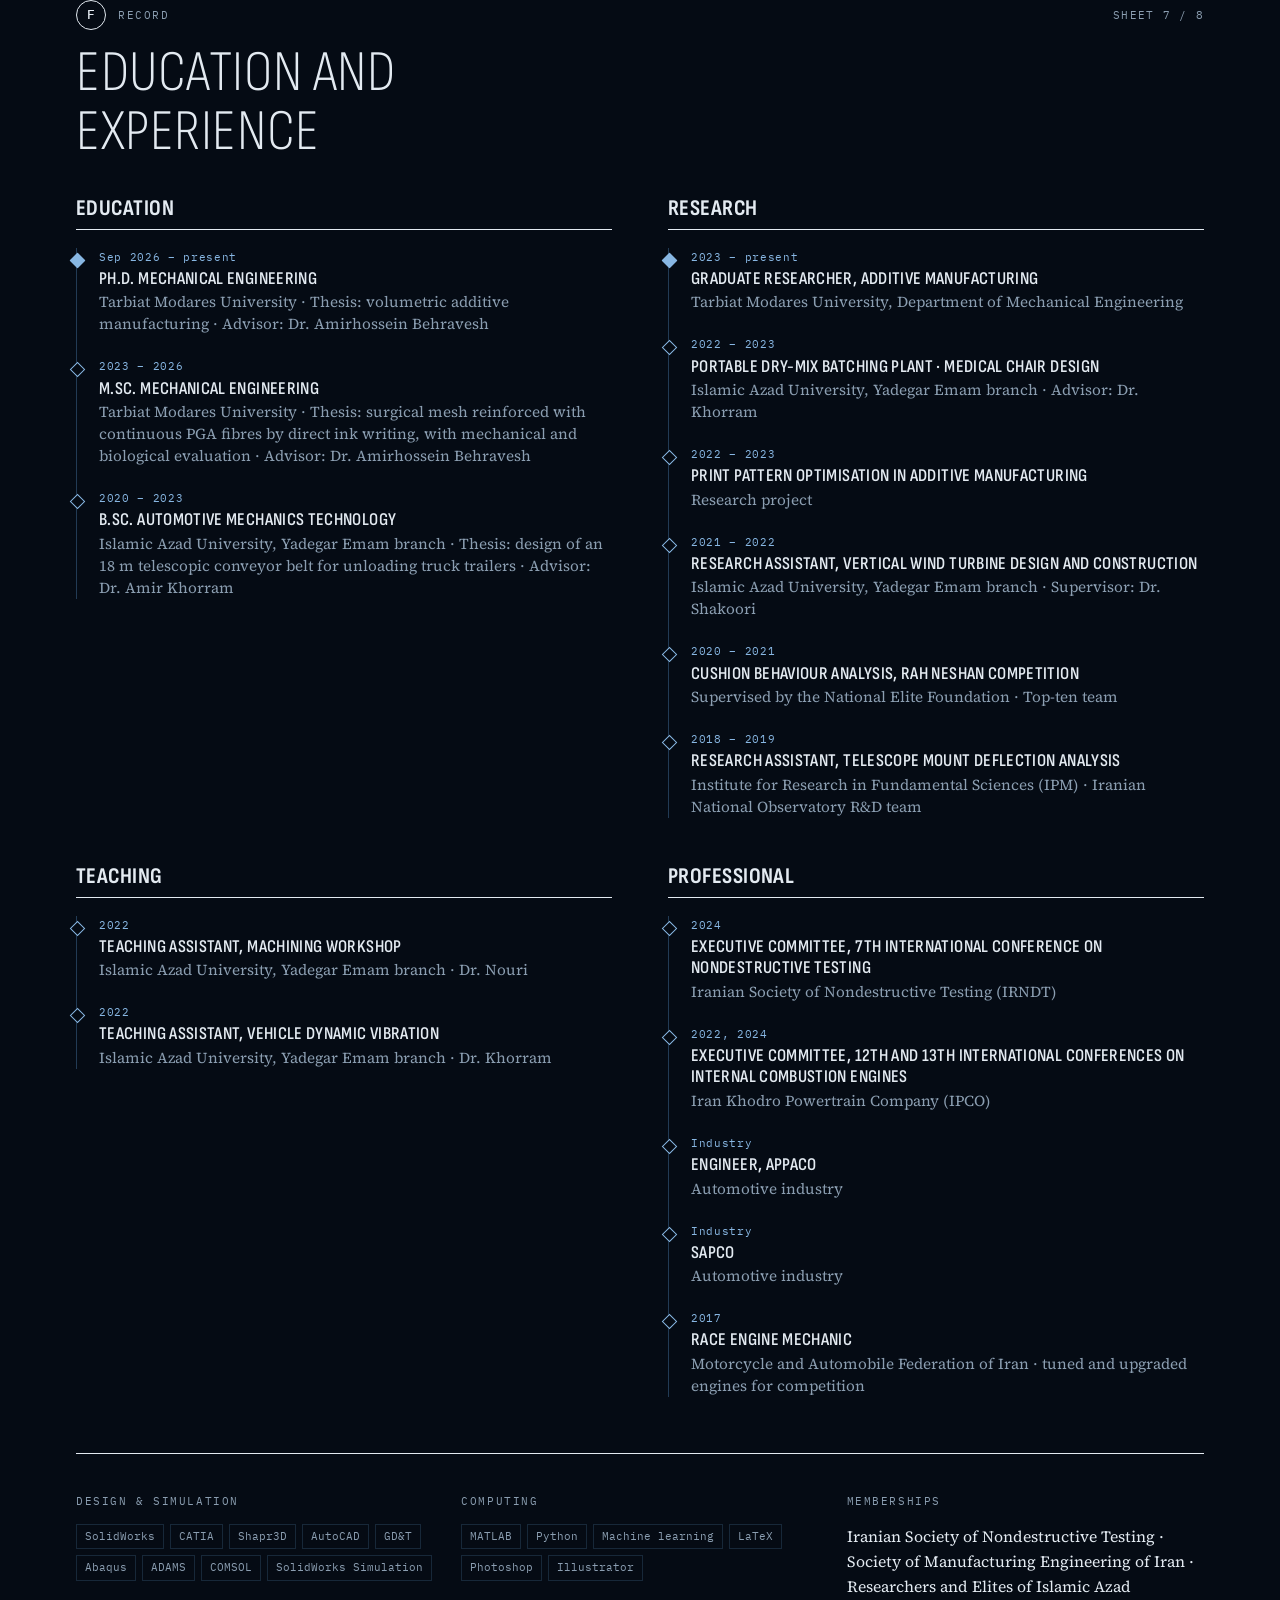
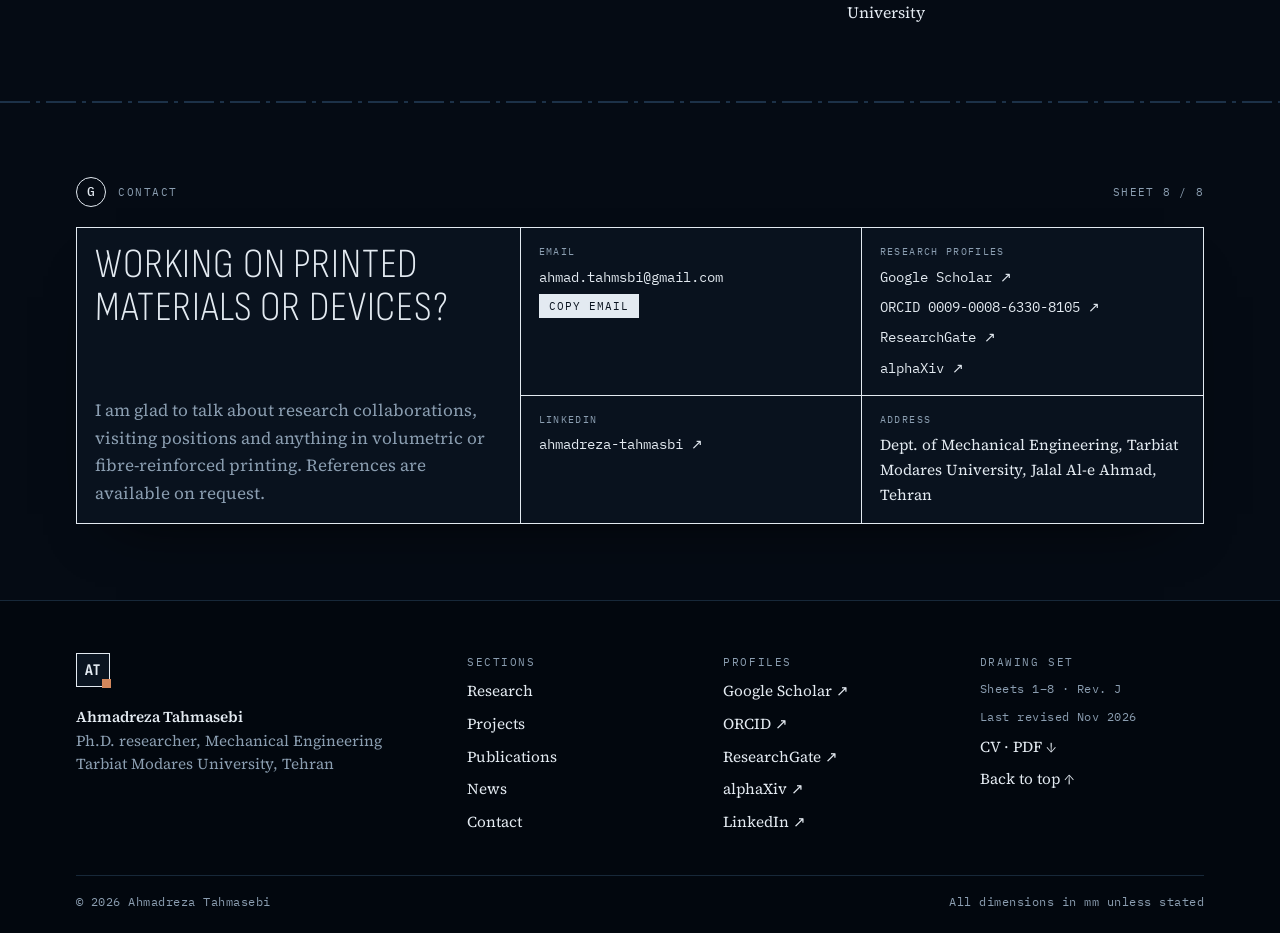
==== commit dab9800a: "Move site address to a-tahmasebi.github.io Co-Authored-By: Claude Opus 5.5 <noreply@anthropic.com> C" ====
--- a/index.html
+++ b/index.html
@@ -9,15 +9,15 @@
 <meta property="og:type" content="profile">
 <meta property="og:title" content="Ahmadreza Tahmasebi · Mechanical Engineering Ph.D. researcher">
 <meta property="og:description" content="Ahmadreza Tahmasebi, Ph.D. researcher in mechanical engineering at Tarbiat Modares University: volumetric additive manufacturing, fibre-reinforced biomedical meshes and architected lattices.">
-<meta property="og:image" content="https://ahmad-thb.github.io/og.png">
+<meta property="og:image" content="https://a-tahmasebi.github.io/og.png">
 <meta property="og:image:width" content="1200">
 <meta property="og:image:height" content="630">
-<meta property="og:url" content="https://ahmad-thb.github.io/">
+<meta property="og:url" content="https://a-tahmasebi.github.io/">
 <meta name="twitter:card" content="summary_large_image">
 <link rel="preload" href="assets/fonts/sofia-sans-condensed-latin-wght-normal.woff2" as="font" type="font/woff2" crossorigin>
 <link rel="stylesheet" href="assets/fonts/fonts.css">
-<link rel="canonical" href="https://ahmad-thb.github.io/">
-<script type="application/ld+json">{"@context": "https://schema.org", "@type": "Person", "name": "Ahmadreza Tahmasebi", "alternateName": ["Ahmadreza Tahmasbi", "Ahmad Reza Tahmasebi"], "jobTitle": "Ph.D. researcher in Mechanical Engineering", "url": "https://ahmad-thb.github.io/", "image": "https://ahmad-thb.github.io/og.png", "affiliation": {"@type": "CollegeOrUniversity", "name": "Tarbiat Modares University", "address": "Tehran, Iran"}, "alumniOf": [{"@type": "CollegeOrUniversity", "name": "Tarbiat Modares University"}, {"@type": "CollegeOrUniversity", "name": "Islamic Azad University"}], "knowsAbout": ["Additive manufacturing", "Volumetric additive manufacturing", "Direct ink writing", "Continuous fibre-reinforced composites", "Mechanical metamaterials", "Biomedical engineering"], "identifier": {"@type": "PropertyValue", "propertyID": "ORCID", "value": "0009-0008-6330-8105"}, "sameAs": ["https://orcid.org/0009-0008-6330-8105", "https://scholar.google.com/citations?user=3OH_9tcAAAAJ", "https://www.researchgate.net/profile/Ahmadreza-Tahmasebi", "https://www.alphaxiv.org/@ahmadreza-tahmasebi", "https://www.linkedin.com/in/ahmadreza-tahmasbi/"]}</script>
+<link rel="canonical" href="https://a-tahmasebi.github.io/">
+<script type="application/ld+json">{"@context": "https://schema.org", "@type": "Person", "name": "Ahmadreza Tahmasebi", "alternateName": ["Ahmadreza Tahmasbi", "Ahmad Reza Tahmasebi"], "jobTitle": "Ph.D. researcher in Mechanical Engineering", "url": "https://a-tahmasebi.github.io/", "image": "https://a-tahmasebi.github.io/og.png", "affiliation": {"@type": "CollegeOrUniversity", "name": "Tarbiat Modares University", "address": "Tehran, Iran"}, "alumniOf": [{"@type": "CollegeOrUniversity", "name": "Tarbiat Modares University"}, {"@type": "CollegeOrUniversity", "name": "Islamic Azad University"}], "knowsAbout": ["Additive manufacturing", "Volumetric additive manufacturing", "Direct ink writing", "Continuous fibre-reinforced composites", "Mechanical metamaterials", "Biomedical engineering"], "identifier": {"@type": "PropertyValue", "propertyID": "ORCID", "value": "0009-0008-6330-8105"}, "sameAs": ["https://orcid.org/0009-0008-6330-8105", "https://scholar.google.com/citations?user=3OH_9tcAAAAJ", "https://www.researchgate.net/profile/Ahmadreza-Tahmasebi", "https://www.alphaxiv.org/@ahmadreza-tahmasebi", "https://www.linkedin.com/in/ahmadreza-tahmasbi/"]}</script>
 <link rel="icon" type="image/png" sizes="32x32" href="assets/icons/favicon-32.png">
 <link rel="apple-touch-icon" href="assets/icons/apple-touch-icon.png">
 <link rel="stylesheet" href="assets/style.css">
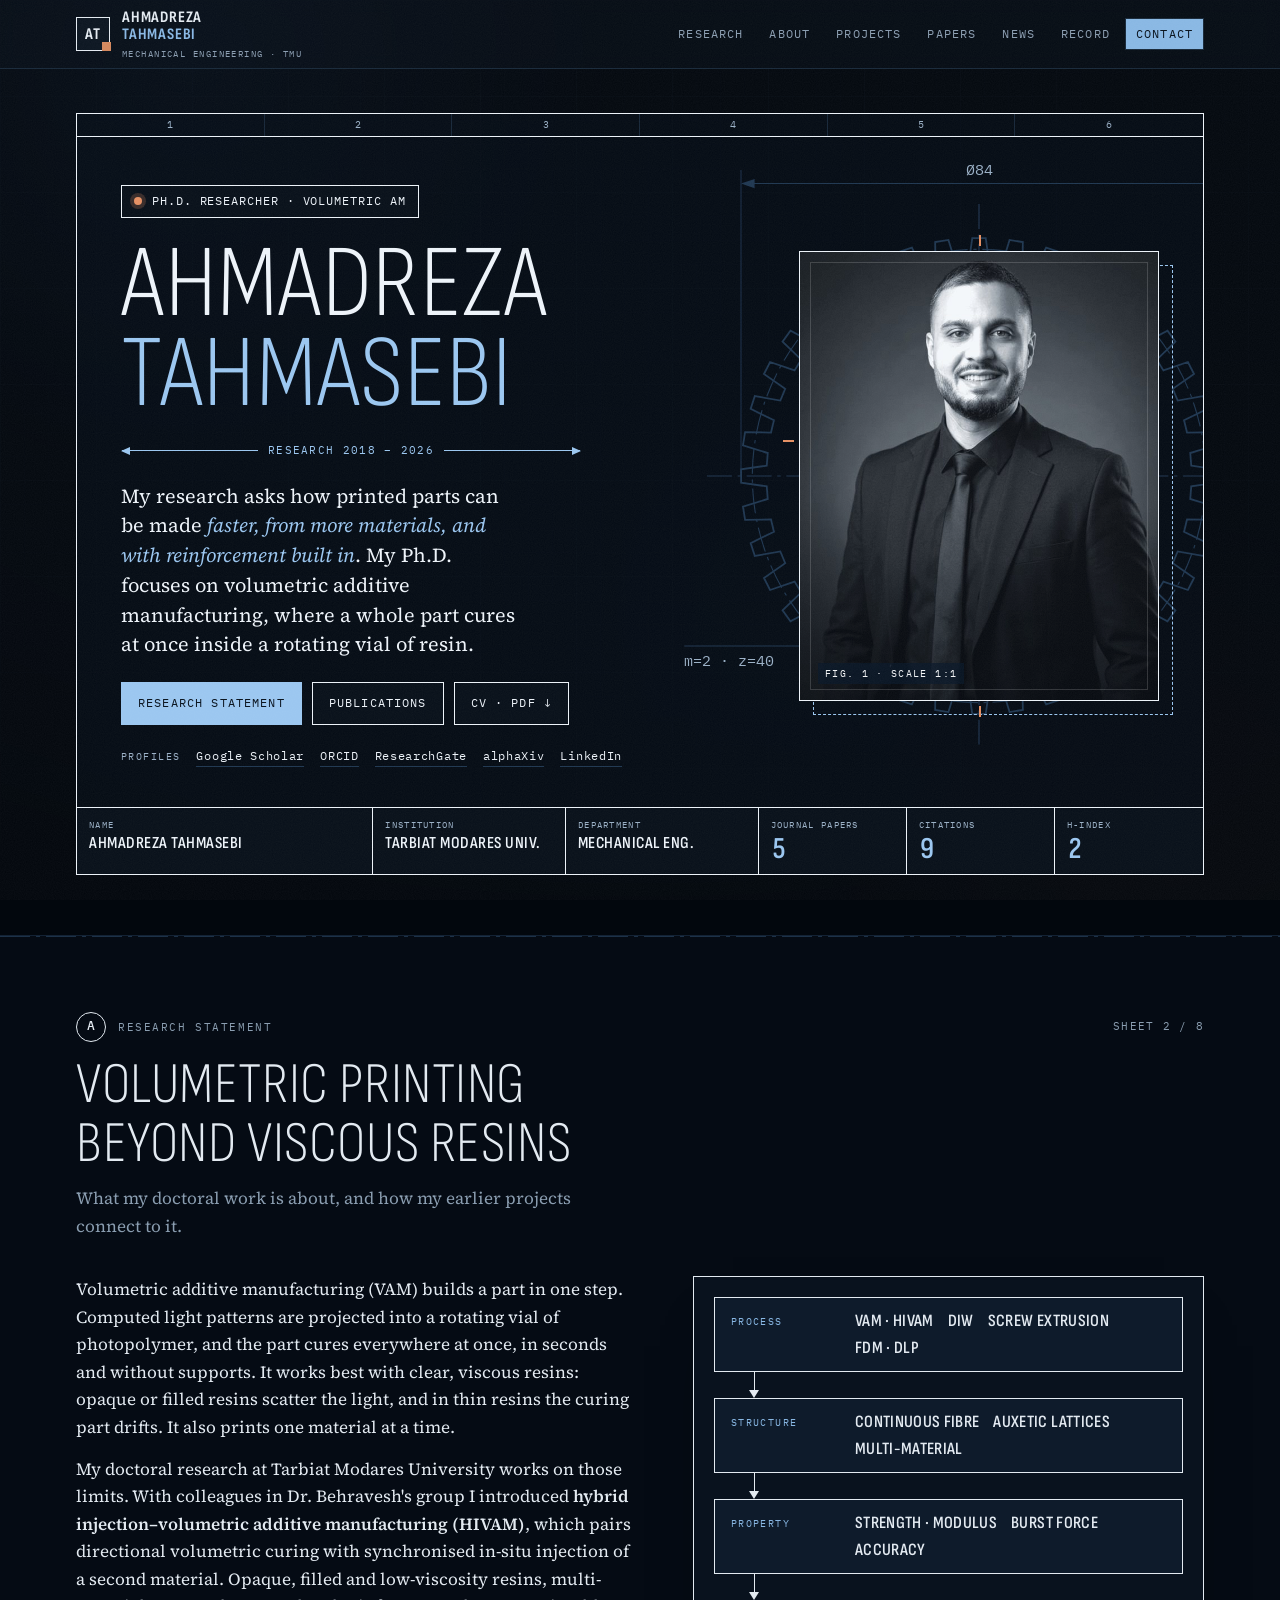
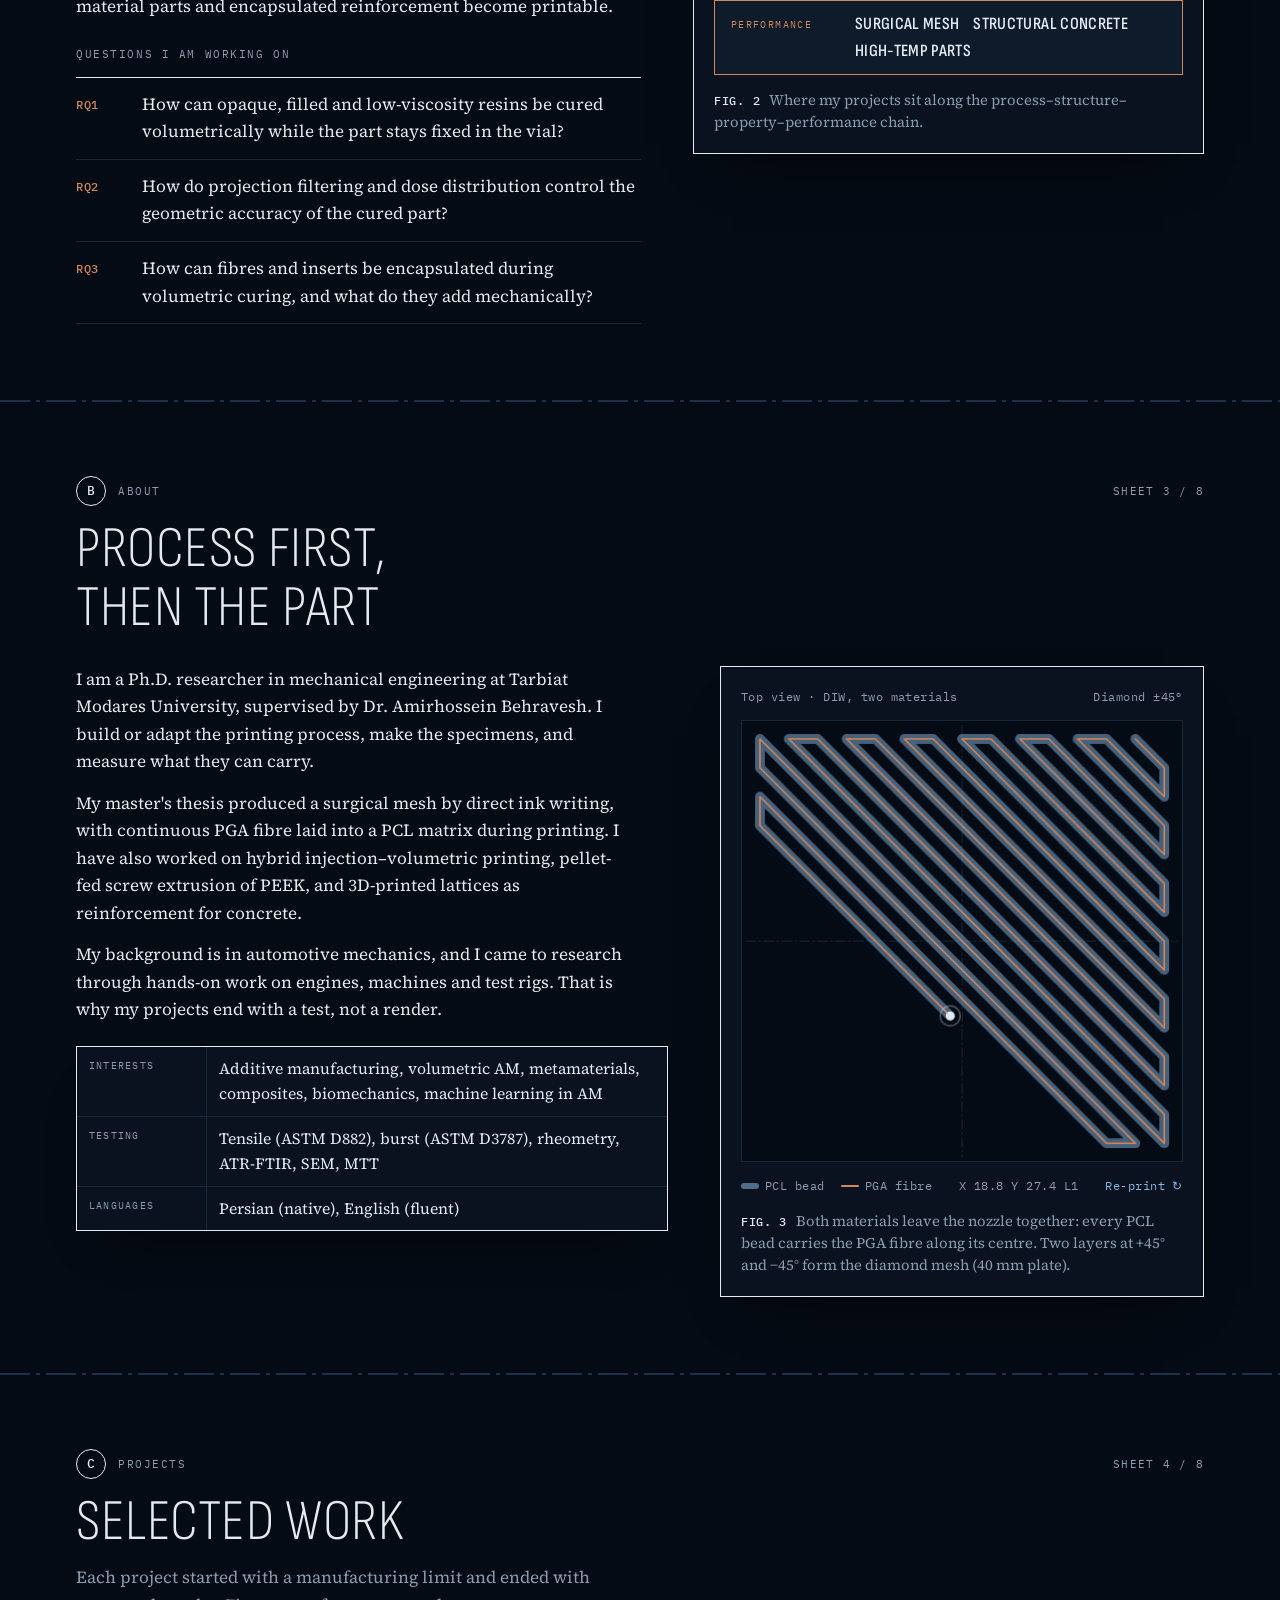
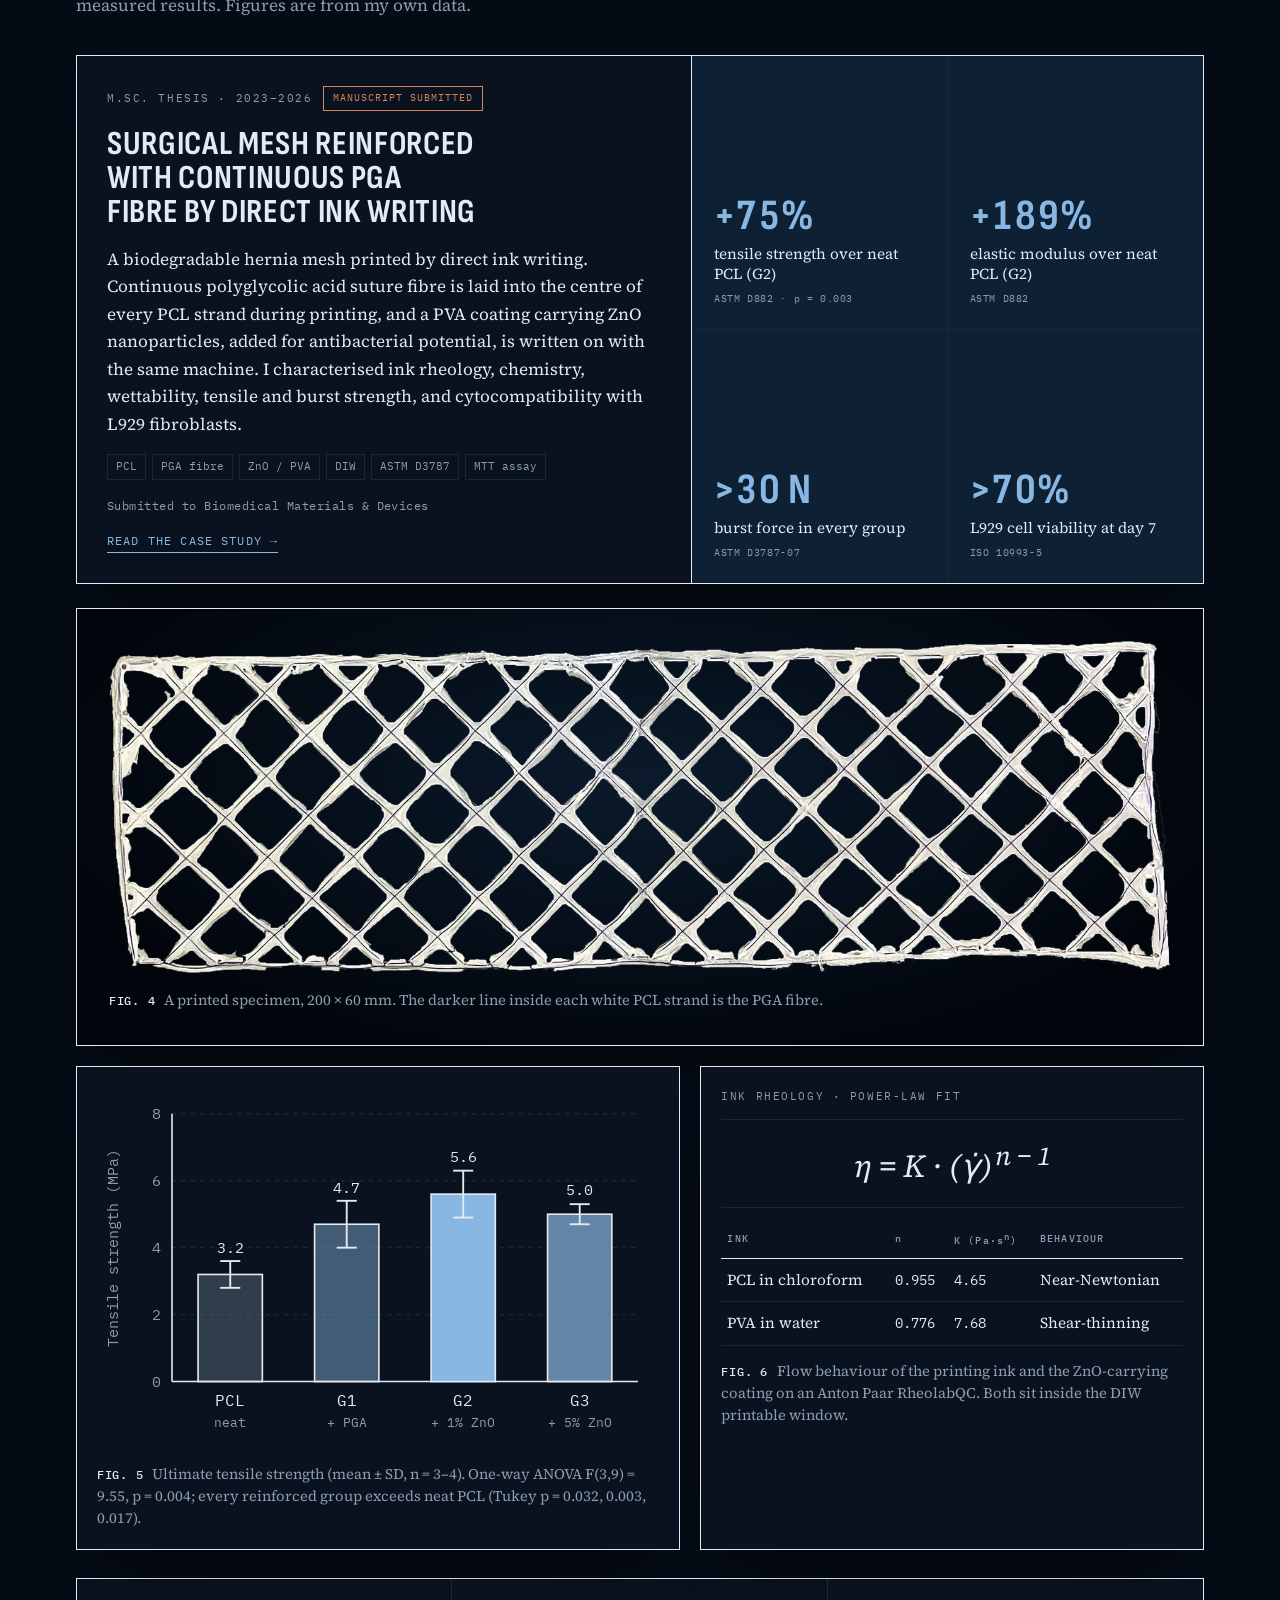
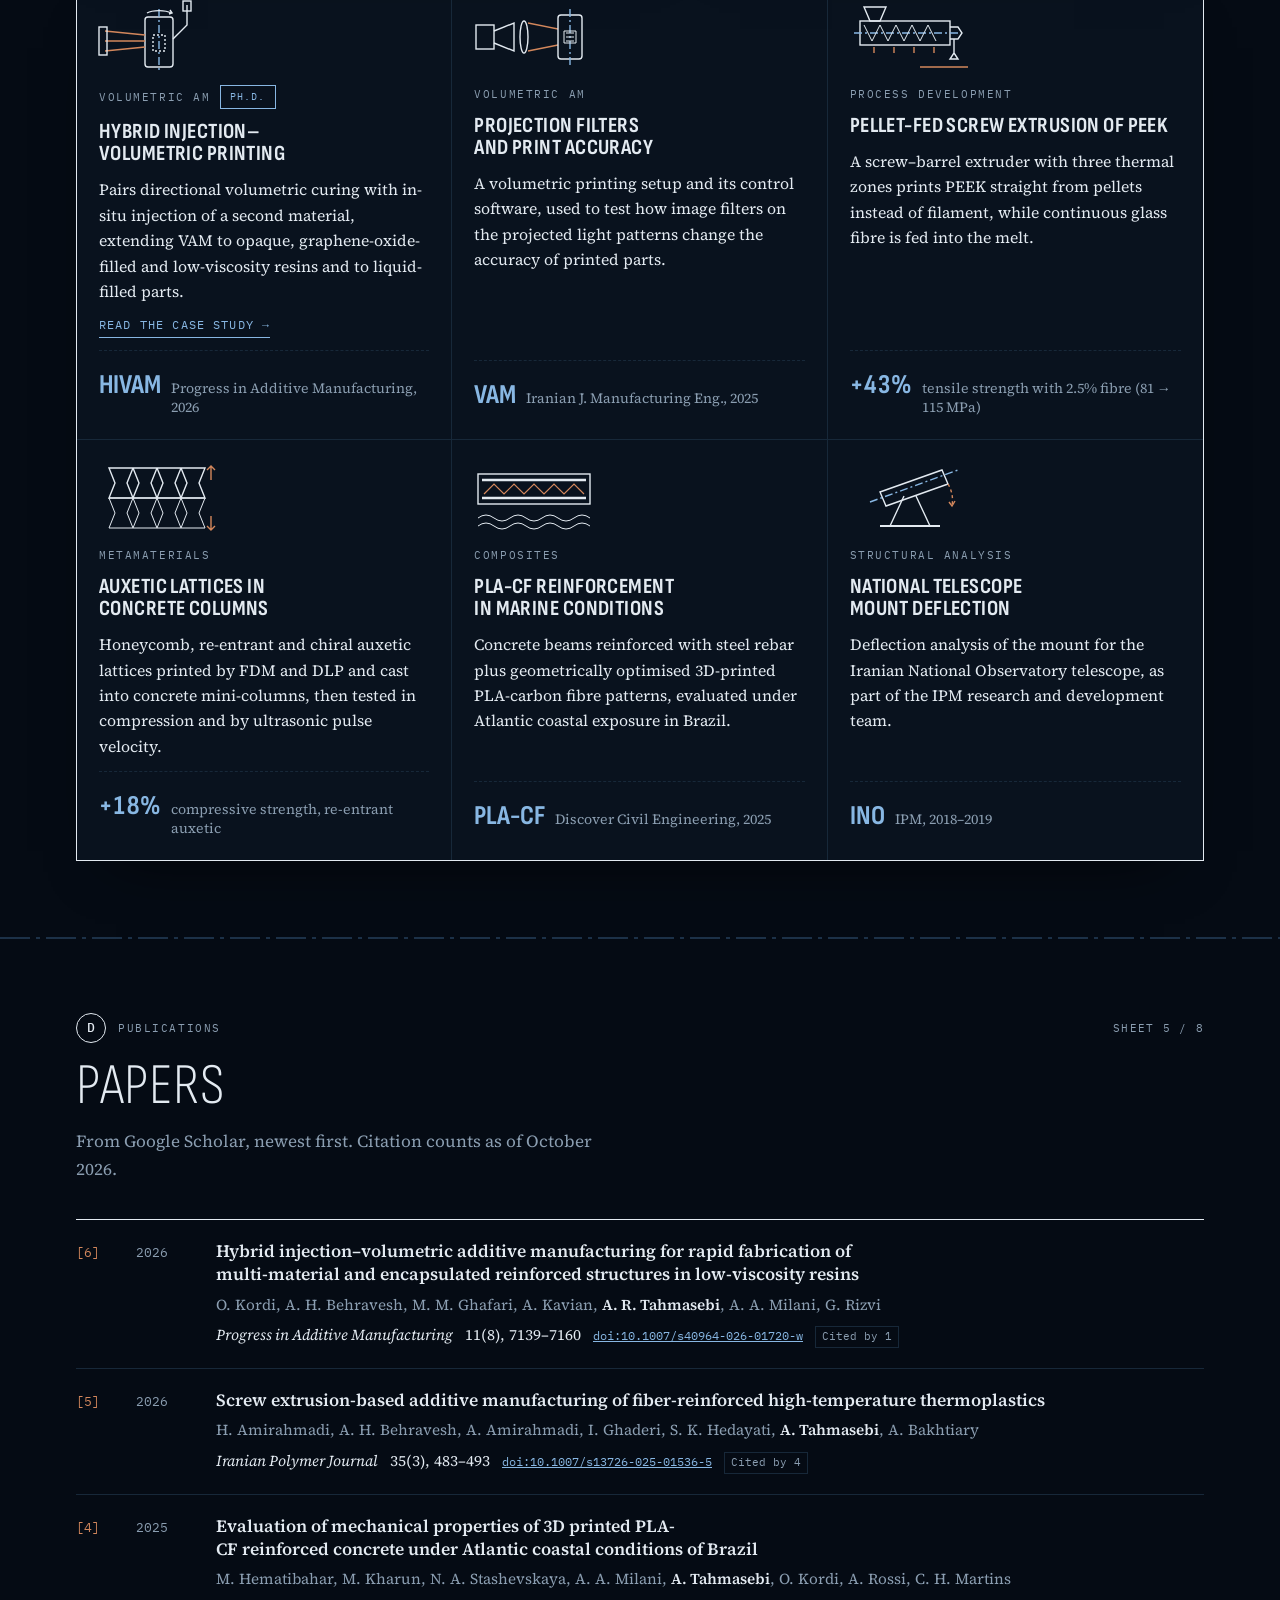
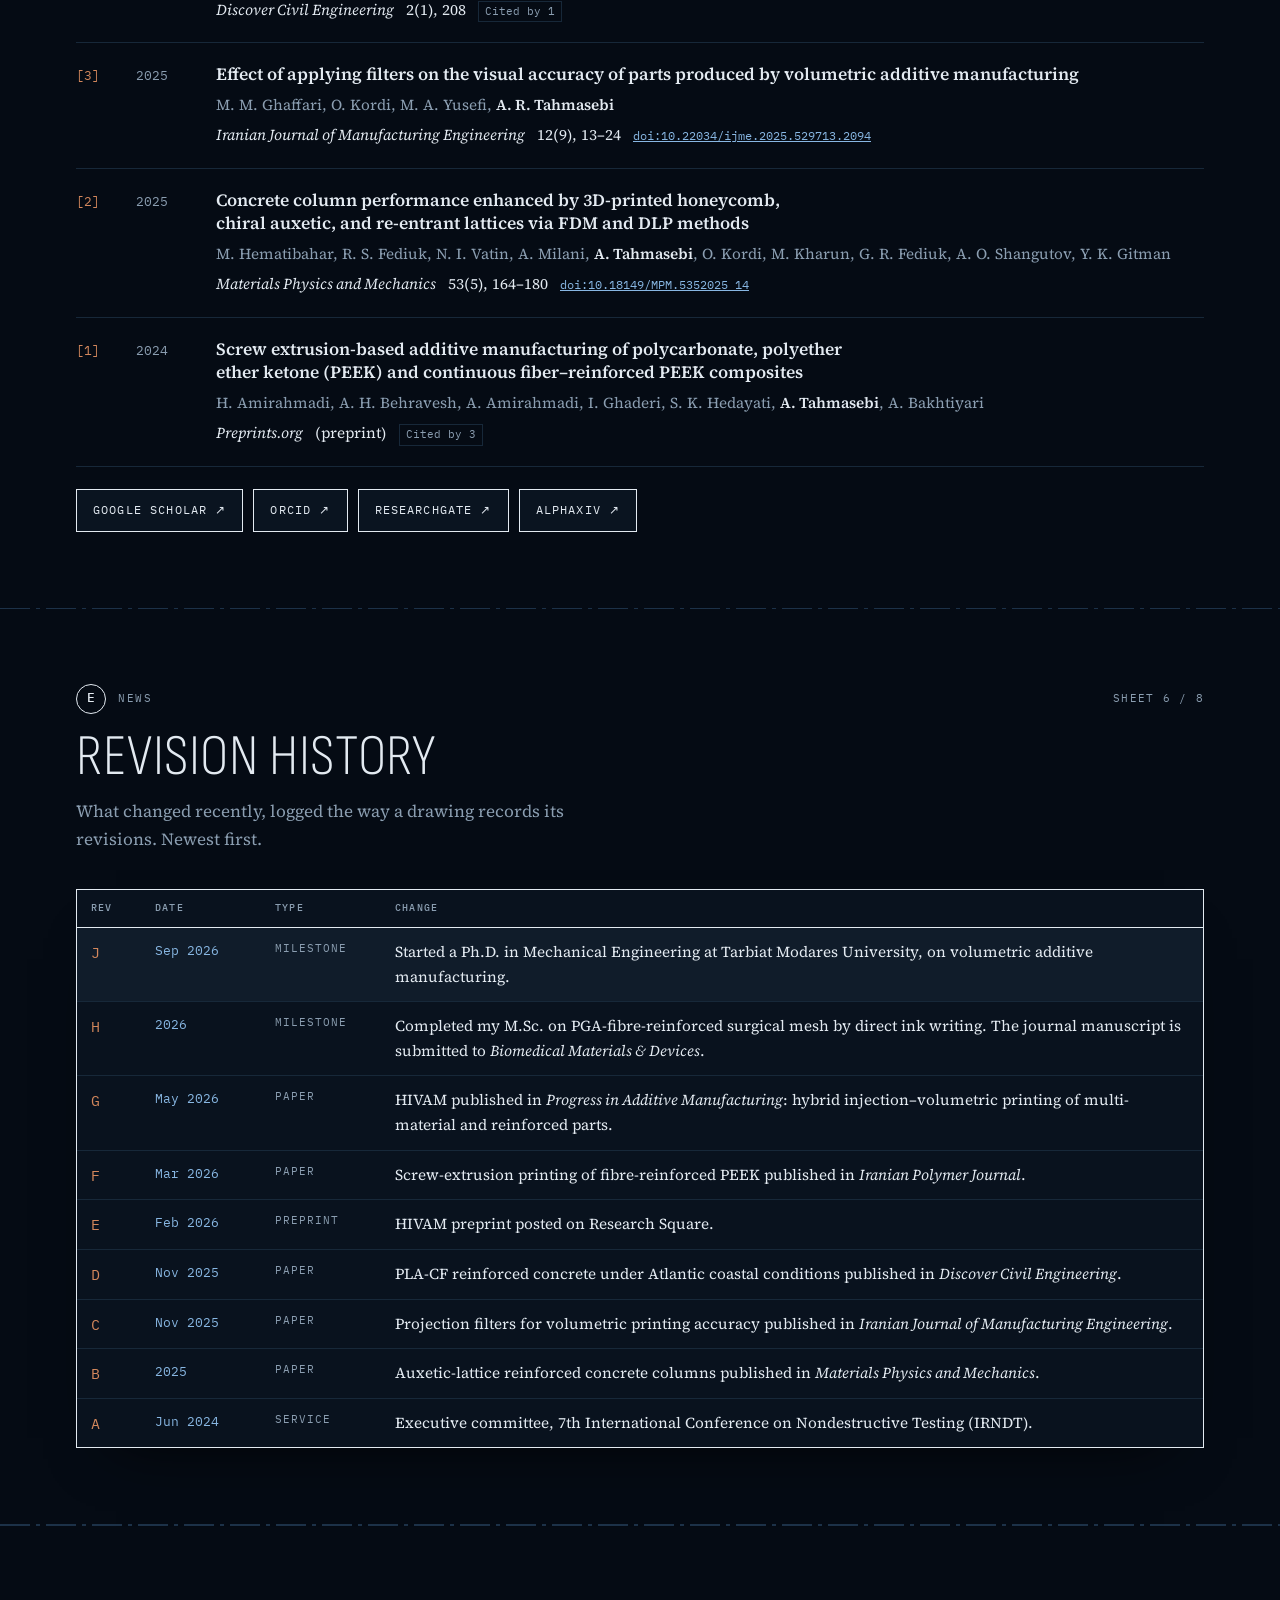
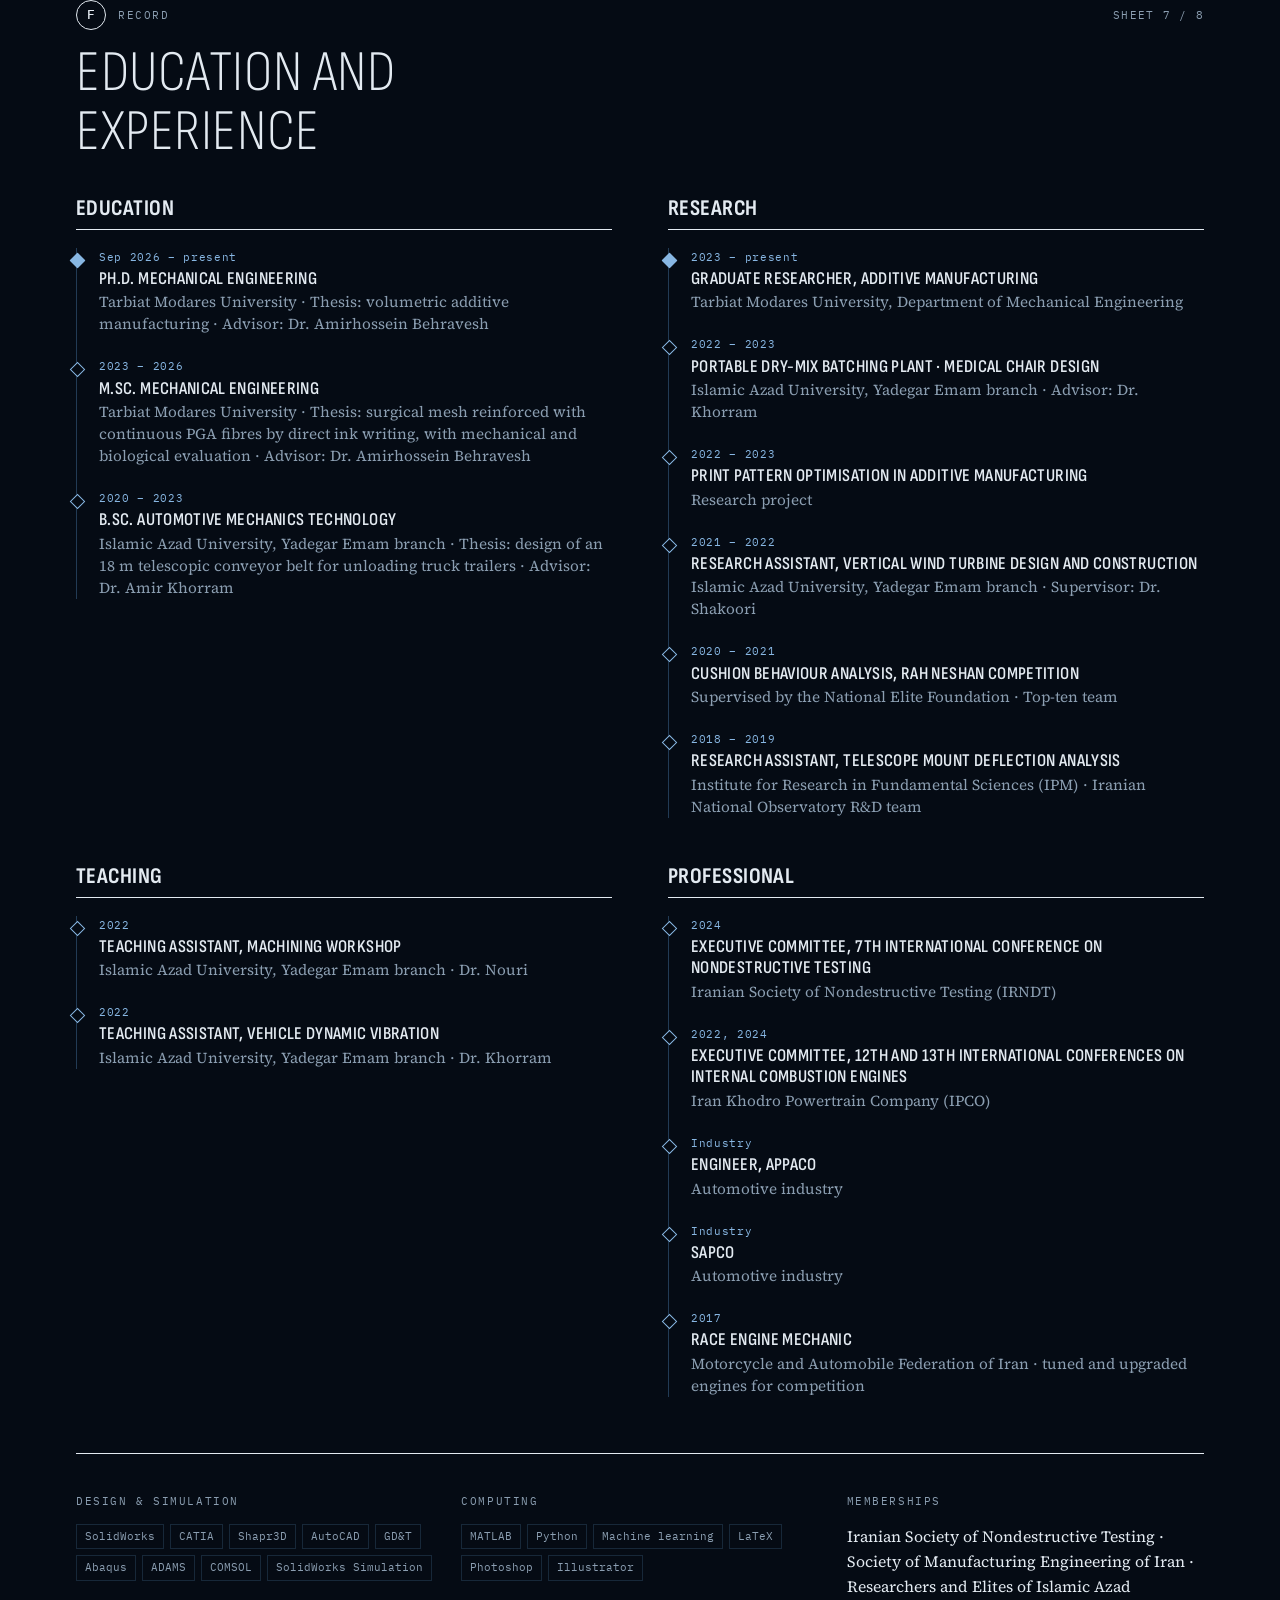
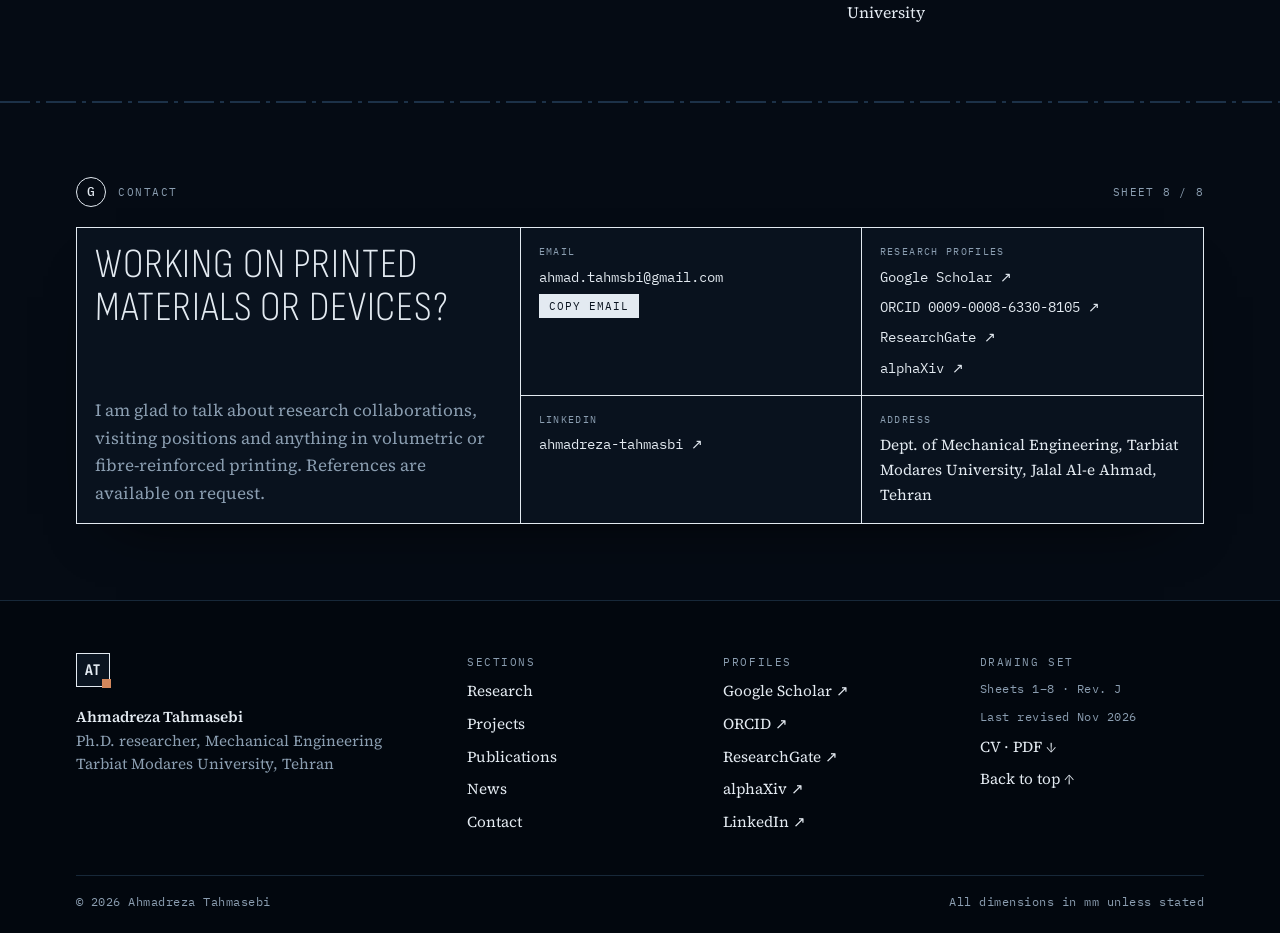
==== commit 26dad0a0: "Move site address to ahmadrezatahmasebi.github.io Co-Authored-By: Claude Opus 5.5 <noreply@anthropic" ====
--- a/index.html
+++ b/index.html
@@ -9,15 +9,15 @@
 <meta property="og:type" content="profile">
 <meta property="og:title" content="Ahmadreza Tahmasebi · Mechanical Engineering Ph.D. researcher">
 <meta property="og:description" content="Ahmadreza Tahmasebi, Ph.D. researcher in mechanical engineering at Tarbiat Modares University: volumetric additive manufacturing, fibre-reinforced biomedical meshes and architected lattices.">
-<meta property="og:image" content="https://a-tahmasebi.github.io/og.png">
+<meta property="og:image" content="https://ahmadrezatahmasebi.github.io/og.png">
 <meta property="og:image:width" content="1200">
 <meta property="og:image:height" content="630">
-<meta property="og:url" content="https://a-tahmasebi.github.io/">
+<meta property="og:url" content="https://ahmadrezatahmasebi.github.io/">
 <meta name="twitter:card" content="summary_large_image">
 <link rel="preload" href="assets/fonts/sofia-sans-condensed-latin-wght-normal.woff2" as="font" type="font/woff2" crossorigin>
 <link rel="stylesheet" href="assets/fonts/fonts.css">
-<link rel="canonical" href="https://a-tahmasebi.github.io/">
-<script type="application/ld+json">{"@context": "https://schema.org", "@type": "Person", "name": "Ahmadreza Tahmasebi", "alternateName": ["Ahmadreza Tahmasbi", "Ahmad Reza Tahmasebi"], "jobTitle": "Ph.D. researcher in Mechanical Engineering", "url": "https://a-tahmasebi.github.io/", "image": "https://a-tahmasebi.github.io/og.png", "affiliation": {"@type": "CollegeOrUniversity", "name": "Tarbiat Modares University", "address": "Tehran, Iran"}, "alumniOf": [{"@type": "CollegeOrUniversity", "name": "Tarbiat Modares University"}, {"@type": "CollegeOrUniversity", "name": "Islamic Azad University"}], "knowsAbout": ["Additive manufacturing", "Volumetric additive manufacturing", "Direct ink writing", "Continuous fibre-reinforced composites", "Mechanical metamaterials", "Biomedical engineering"], "identifier": {"@type": "PropertyValue", "propertyID": "ORCID", "value": "0009-0008-6330-8105"}, "sameAs": ["https://orcid.org/0009-0008-6330-8105", "https://scholar.google.com/citations?user=3OH_9tcAAAAJ", "https://www.researchgate.net/profile/Ahmadreza-Tahmasebi", "https://www.alphaxiv.org/@ahmadreza-tahmasebi", "https://www.linkedin.com/in/ahmadreza-tahmasbi/"]}</script>
+<link rel="canonical" href="https://ahmadrezatahmasebi.github.io/">
+<script type="application/ld+json">{"@context": "https://schema.org", "@type": "Person", "name": "Ahmadreza Tahmasebi", "alternateName": ["Ahmadreza Tahmasbi", "Ahmad Reza Tahmasebi"], "jobTitle": "Ph.D. researcher in Mechanical Engineering", "url": "https://ahmadrezatahmasebi.github.io/", "image": "https://ahmadrezatahmasebi.github.io/og.png", "affiliation": {"@type": "CollegeOrUniversity", "name": "Tarbiat Modares University", "address": "Tehran, Iran"}, "alumniOf": [{"@type": "CollegeOrUniversity", "name": "Tarbiat Modares University"}, {"@type": "CollegeOrUniversity", "name": "Islamic Azad University"}], "knowsAbout": ["Additive manufacturing", "Volumetric additive manufacturing", "Direct ink writing", "Continuous fibre-reinforced composites", "Mechanical metamaterials", "Biomedical engineering"], "identifier": {"@type": "PropertyValue", "propertyID": "ORCID", "value": "0009-0008-6330-8105"}, "sameAs": ["https://orcid.org/0009-0008-6330-8105", "https://scholar.google.com/citations?user=3OH_9tcAAAAJ", "https://www.researchgate.net/profile/Ahmadreza-Tahmasebi", "https://www.alphaxiv.org/@ahmadreza-tahmasebi", "https://www.linkedin.com/in/ahmadreza-tahmasbi/"]}</script>
 <link rel="icon" type="image/png" sizes="32x32" href="assets/icons/favicon-32.png">
 <link rel="apple-touch-icon" href="assets/icons/apple-touch-icon.png">
 <link rel="stylesheet" href="assets/style.css">
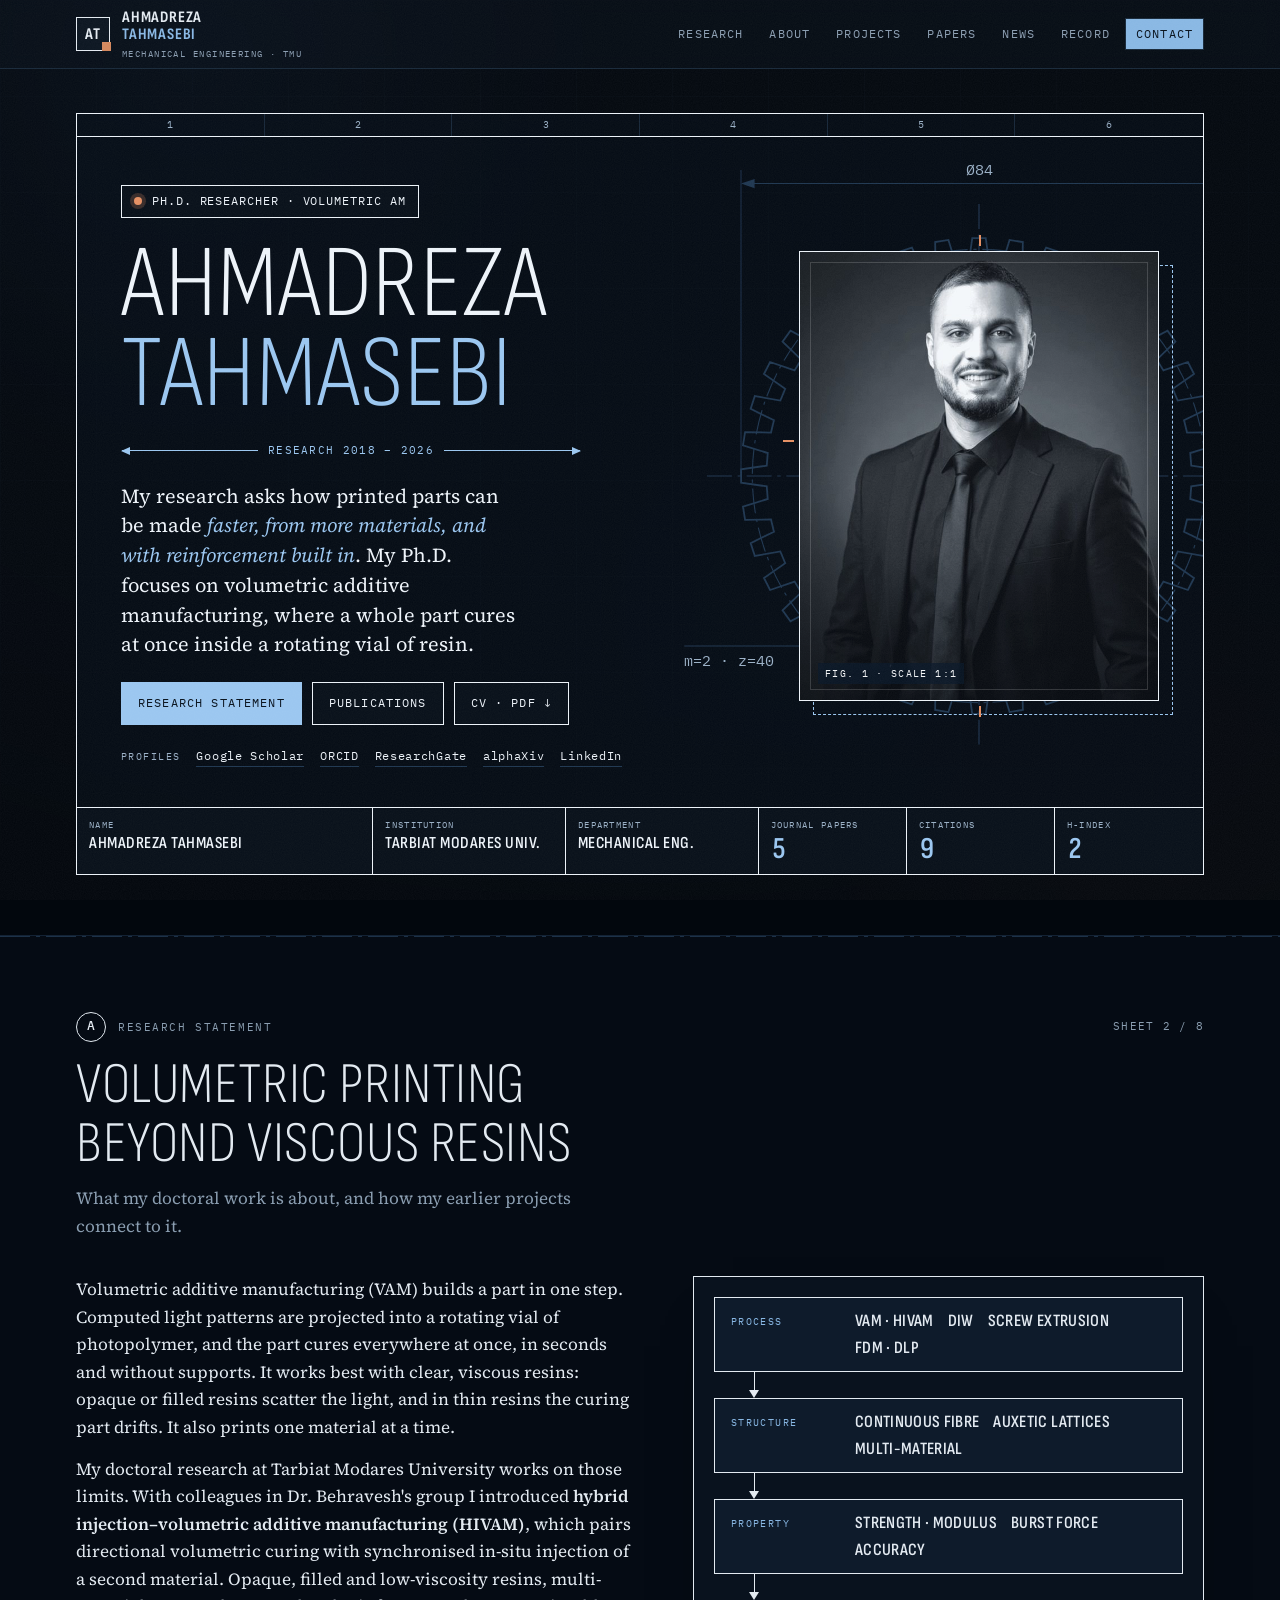
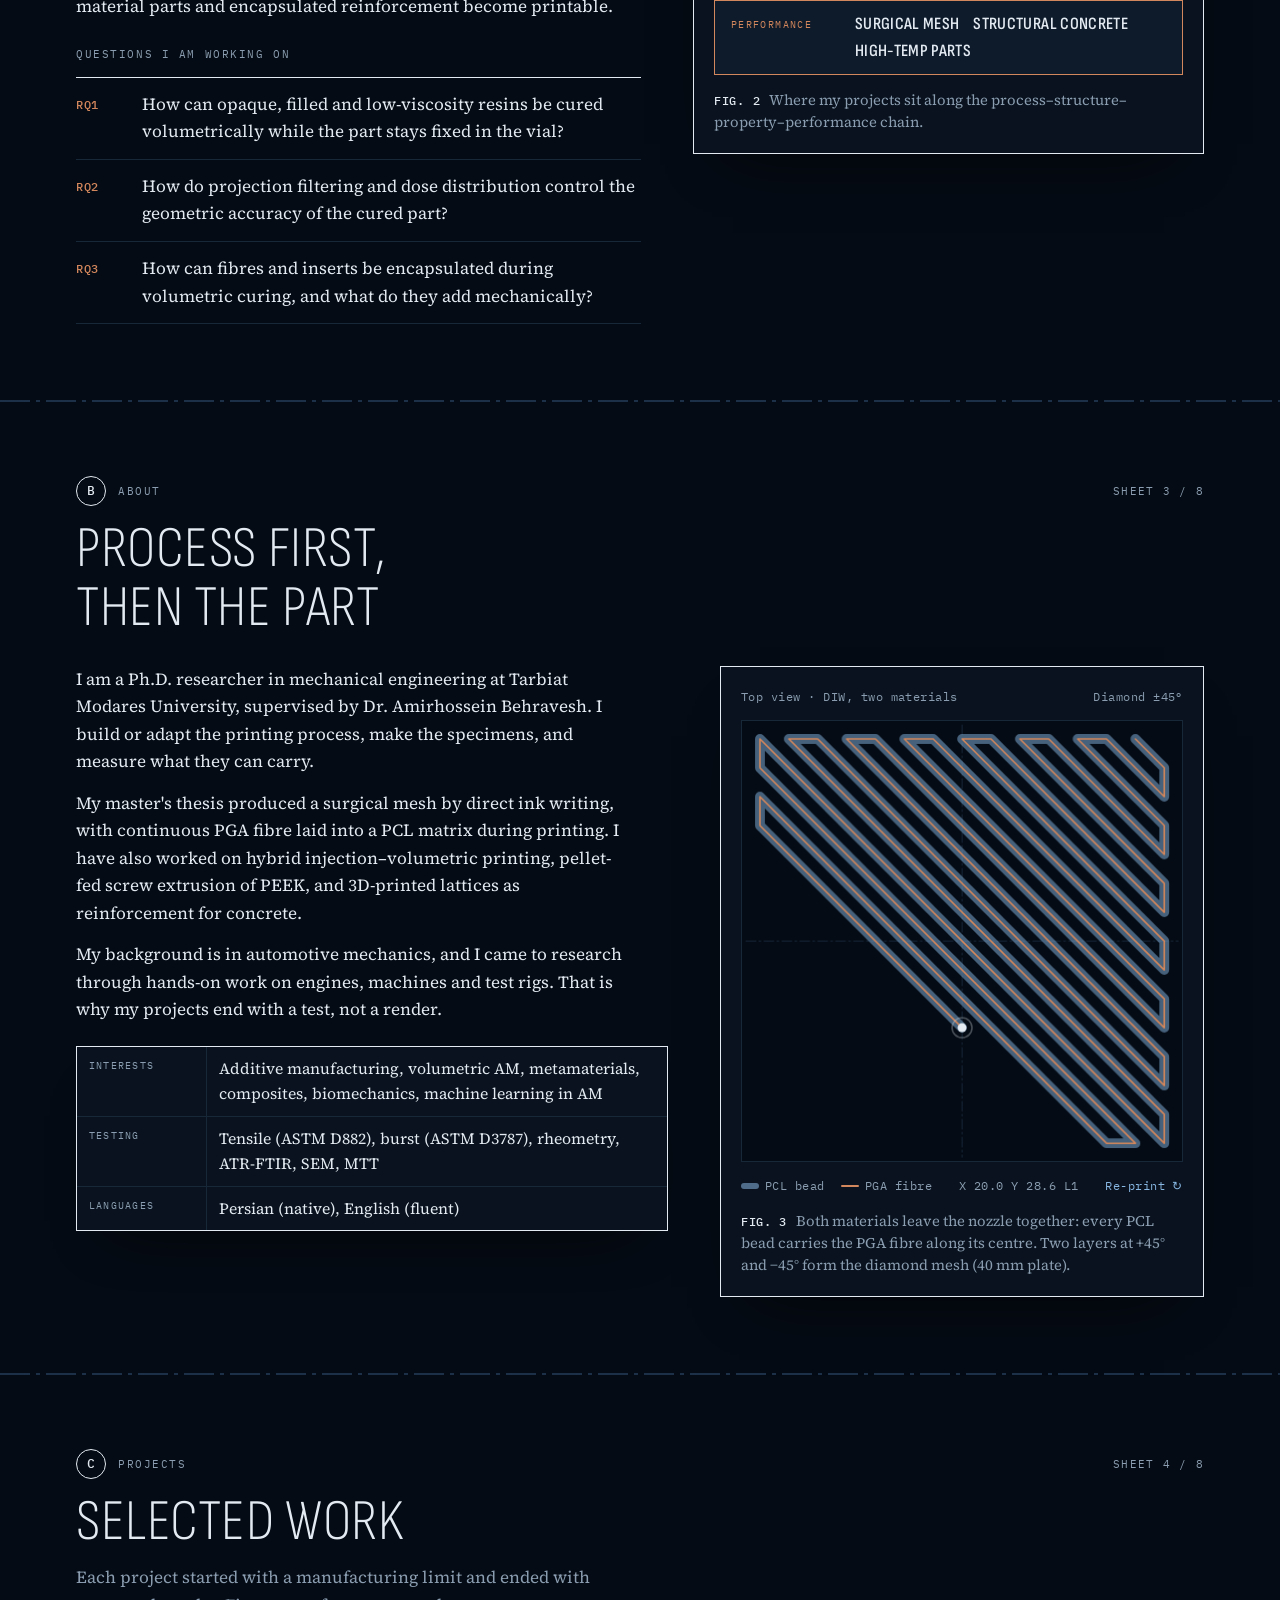
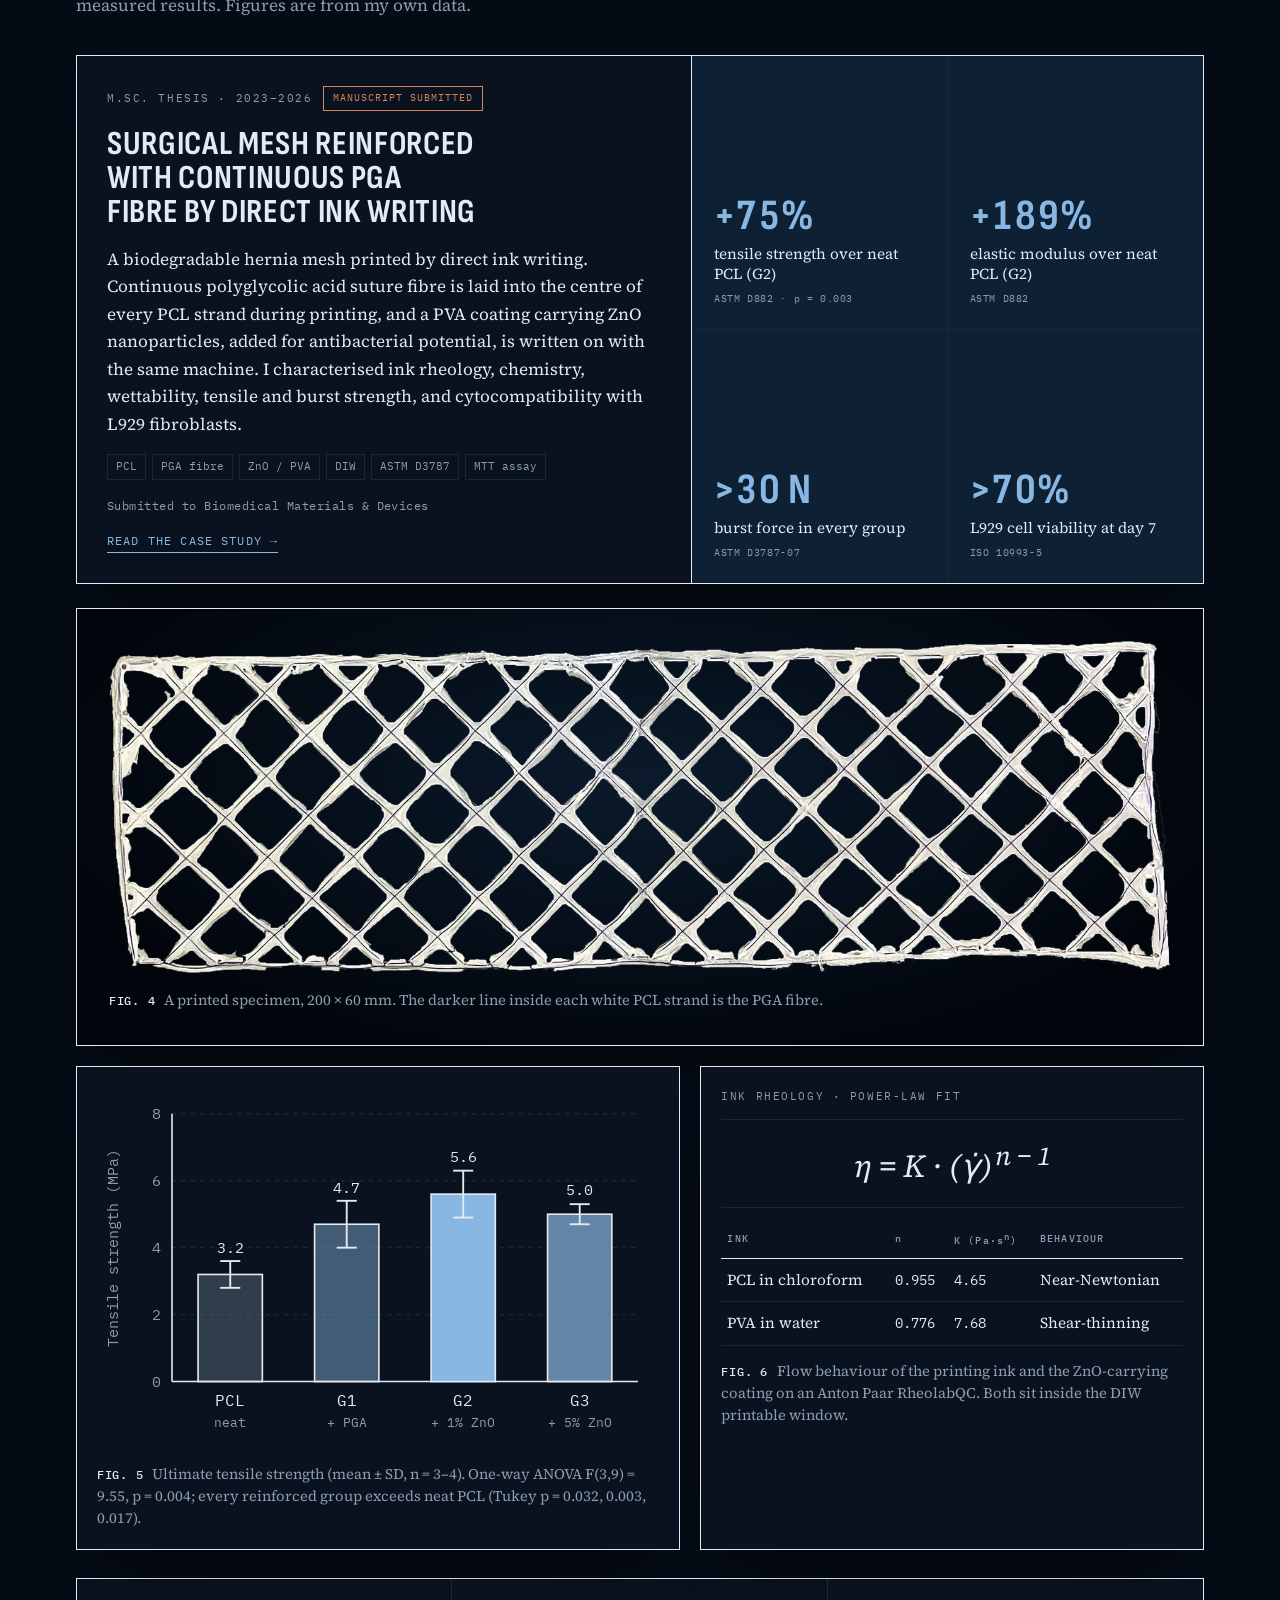
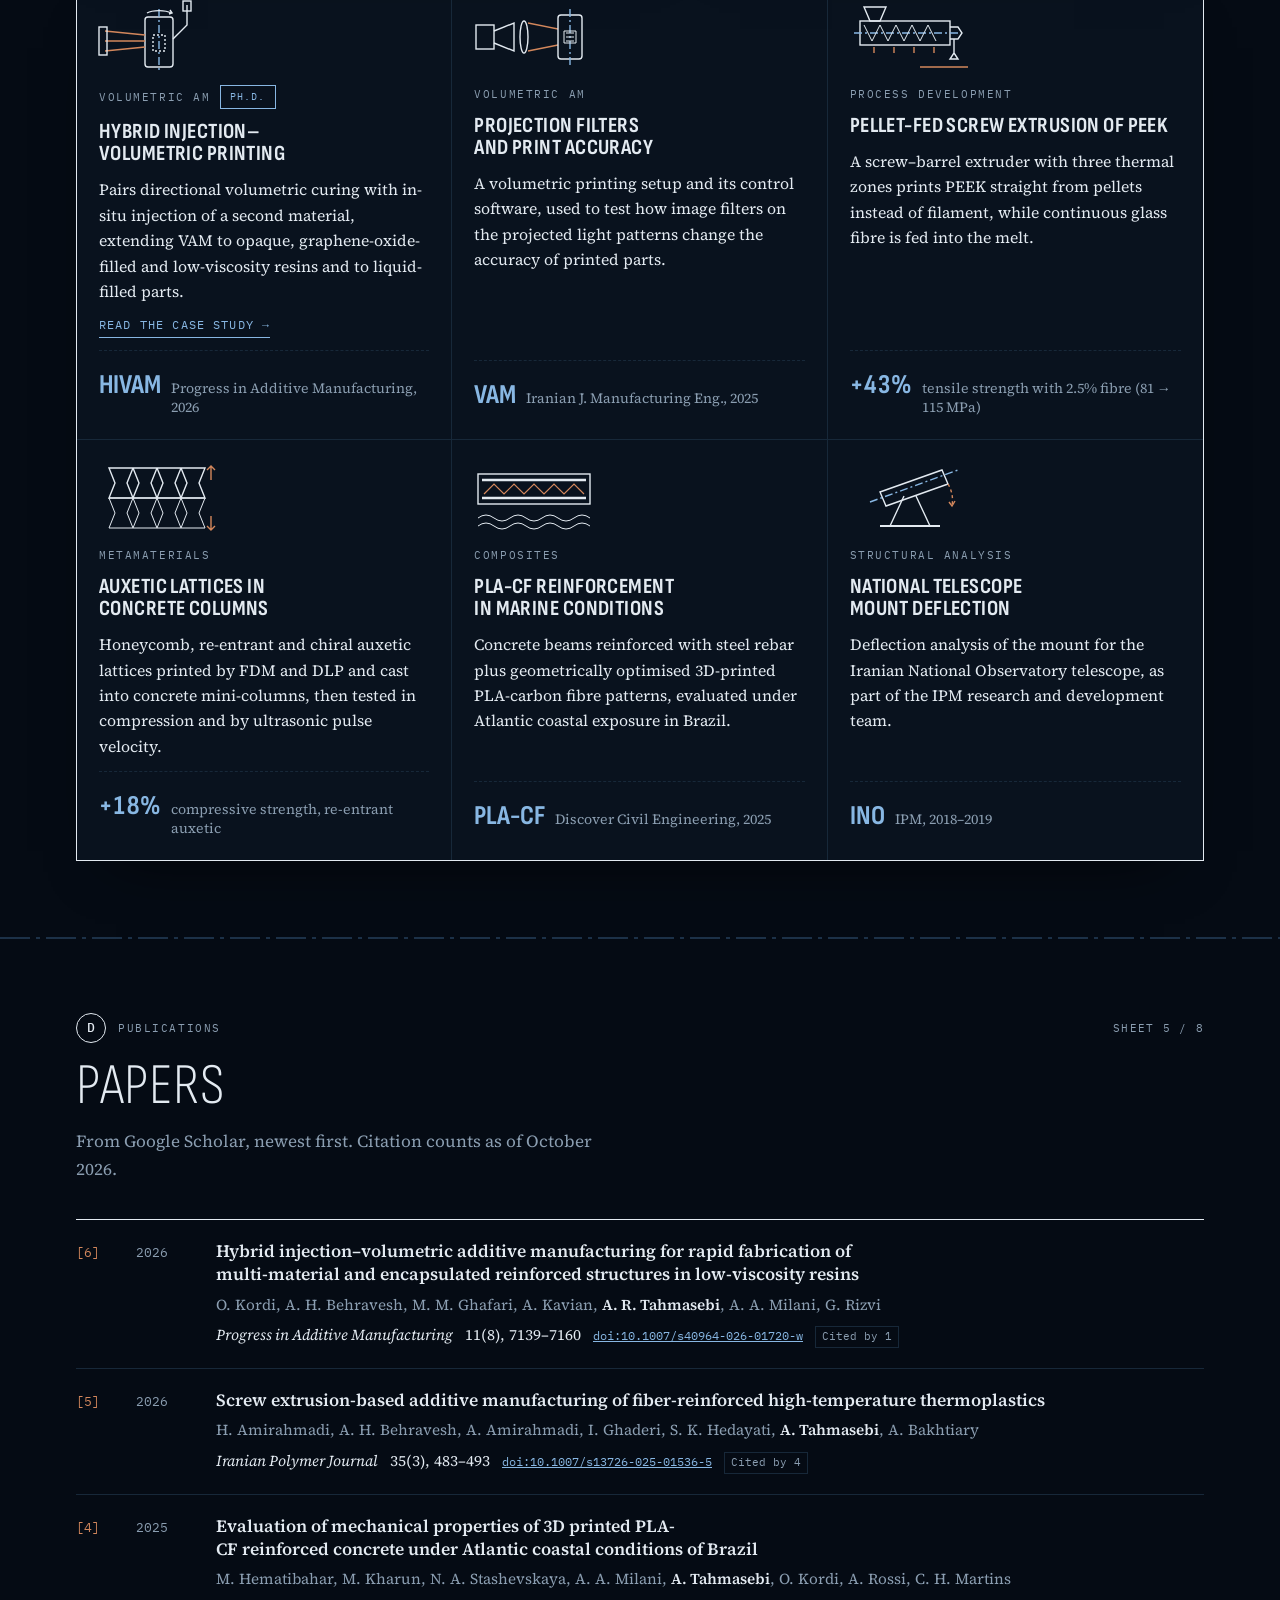
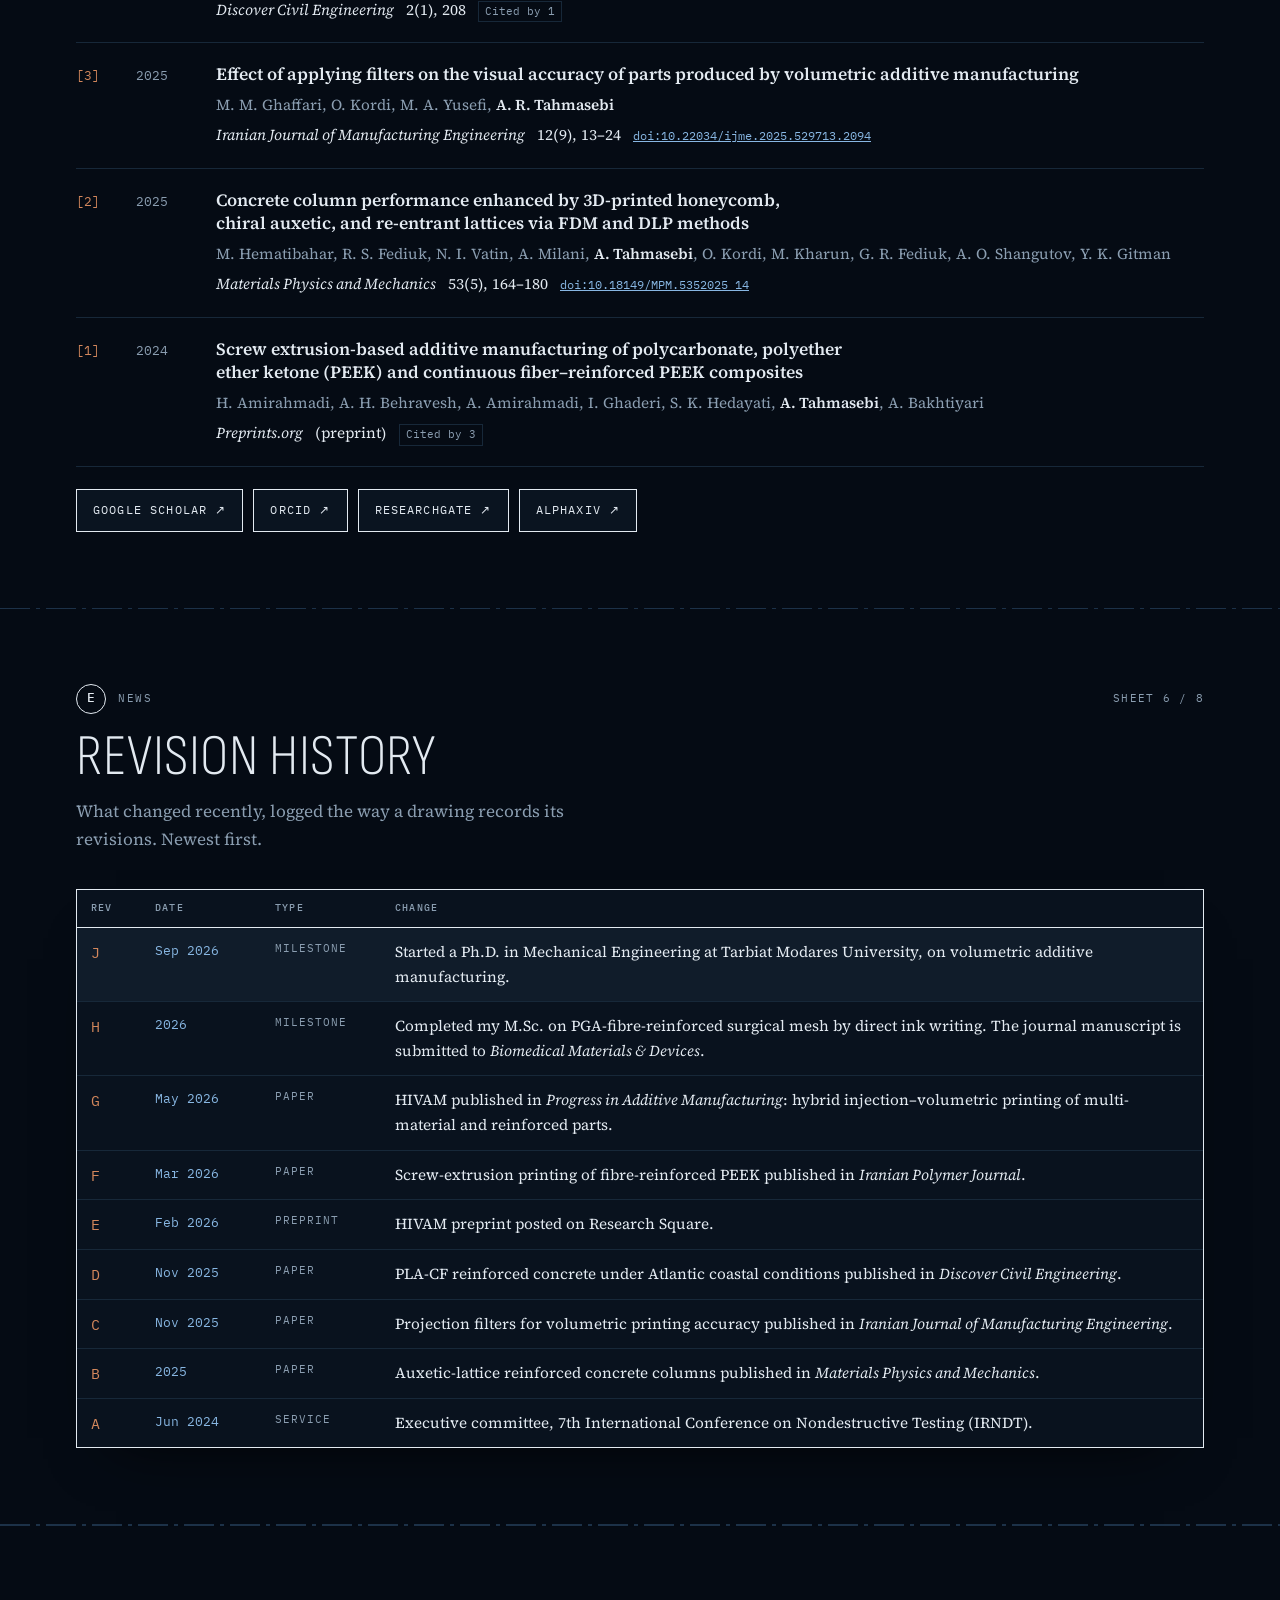
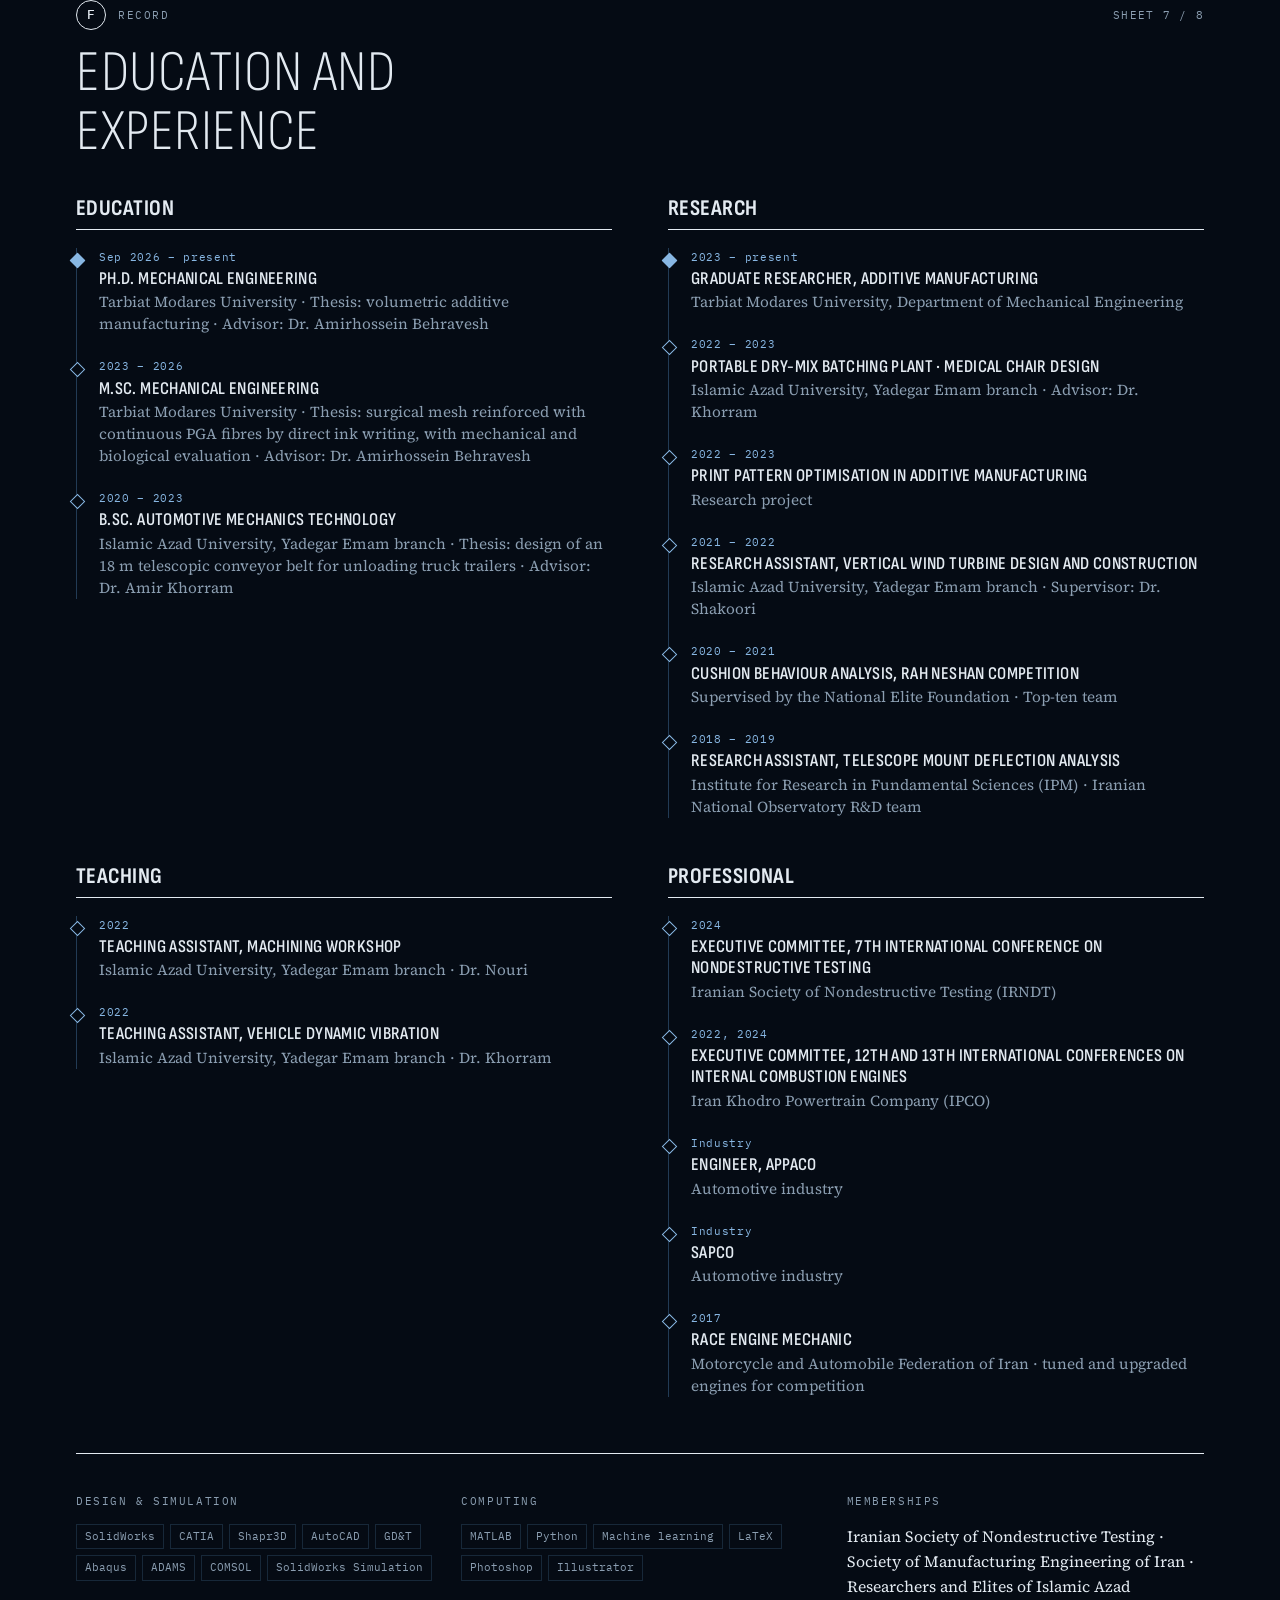
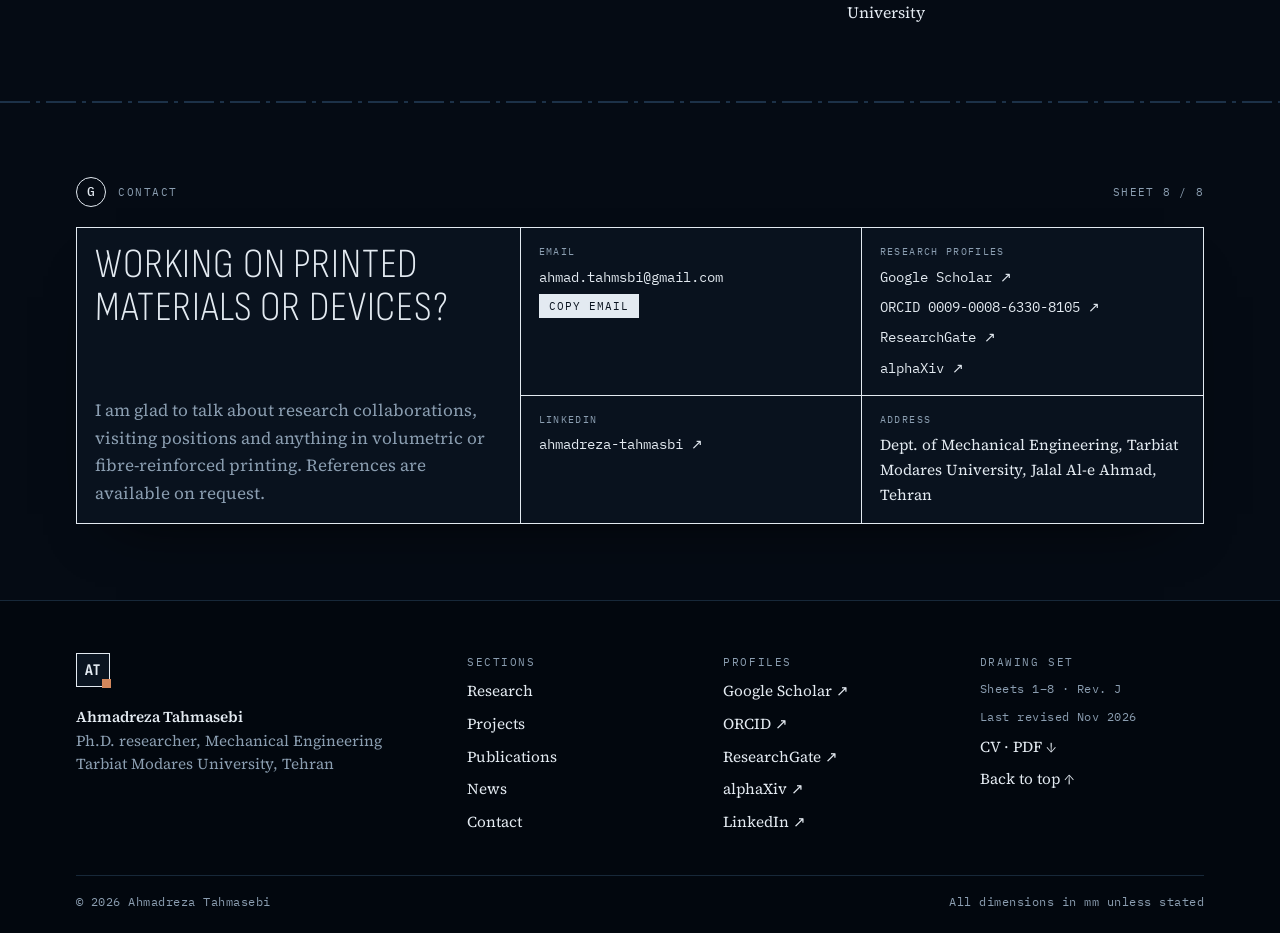
==== commit bb4c2442: "Serve site from ahmadrezatahmasebi.github.io/a_tahmasebi.github.io Co-Authored-By: Claude Opus 5.5 <" ====
--- a/index.html
+++ b/index.html
@@ -9,15 +9,15 @@
 <meta property="og:type" content="profile">
 <meta property="og:title" content="Ahmadreza Tahmasebi · Mechanical Engineering Ph.D. researcher">
 <meta property="og:description" content="Ahmadreza Tahmasebi, Ph.D. researcher in mechanical engineering at Tarbiat Modares University: volumetric additive manufacturing, fibre-reinforced biomedical meshes and architected lattices.">
-<meta property="og:image" content="https://ahmadrezatahmasebi.github.io/og.png">
+<meta property="og:image" content="https://ahmadrezatahmasebi.github.io/a_tahmasebi.github.io/og.png">
 <meta property="og:image:width" content="1200">
 <meta property="og:image:height" content="630">
-<meta property="og:url" content="https://ahmadrezatahmasebi.github.io/">
+<meta property="og:url" content="https://ahmadrezatahmasebi.github.io/a_tahmasebi.github.io/">
 <meta name="twitter:card" content="summary_large_image">
 <link rel="preload" href="assets/fonts/sofia-sans-condensed-latin-wght-normal.woff2" as="font" type="font/woff2" crossorigin>
 <link rel="stylesheet" href="assets/fonts/fonts.css">
-<link rel="canonical" href="https://ahmadrezatahmasebi.github.io/">
-<script type="application/ld+json">{"@context": "https://schema.org", "@type": "Person", "name": "Ahmadreza Tahmasebi", "alternateName": ["Ahmadreza Tahmasbi", "Ahmad Reza Tahmasebi"], "jobTitle": "Ph.D. researcher in Mechanical Engineering", "url": "https://ahmadrezatahmasebi.github.io/", "image": "https://ahmadrezatahmasebi.github.io/og.png", "affiliation": {"@type": "CollegeOrUniversity", "name": "Tarbiat Modares University", "address": "Tehran, Iran"}, "alumniOf": [{"@type": "CollegeOrUniversity", "name": "Tarbiat Modares University"}, {"@type": "CollegeOrUniversity", "name": "Islamic Azad University"}], "knowsAbout": ["Additive manufacturing", "Volumetric additive manufacturing", "Direct ink writing", "Continuous fibre-reinforced composites", "Mechanical metamaterials", "Biomedical engineering"], "identifier": {"@type": "PropertyValue", "propertyID": "ORCID", "value": "0009-0008-6330-8105"}, "sameAs": ["https://orcid.org/0009-0008-6330-8105", "https://scholar.google.com/citations?user=3OH_9tcAAAAJ", "https://www.researchgate.net/profile/Ahmadreza-Tahmasebi", "https://www.alphaxiv.org/@ahmadreza-tahmasebi", "https://www.linkedin.com/in/ahmadreza-tahmasbi/"]}</script>
+<link rel="canonical" href="https://ahmadrezatahmasebi.github.io/a_tahmasebi.github.io/">
+<script type="application/ld+json">{"@context": "https://schema.org", "@type": "Person", "name": "Ahmadreza Tahmasebi", "alternateName": ["Ahmadreza Tahmasbi", "Ahmad Reza Tahmasebi"], "jobTitle": "Ph.D. researcher in Mechanical Engineering", "url": "https://ahmadrezatahmasebi.github.io/a_tahmasebi.github.io/", "image": "https://ahmadrezatahmasebi.github.io/a_tahmasebi.github.io/og.png", "affiliation": {"@type": "CollegeOrUniversity", "name": "Tarbiat Modares University", "address": "Tehran, Iran"}, "alumniOf": [{"@type": "CollegeOrUniversity", "name": "Tarbiat Modares University"}, {"@type": "CollegeOrUniversity", "name": "Islamic Azad University"}], "knowsAbout": ["Additive manufacturing", "Volumetric additive manufacturing", "Direct ink writing", "Continuous fibre-reinforced composites", "Mechanical metamaterials", "Biomedical engineering"], "identifier": {"@type": "PropertyValue", "propertyID": "ORCID", "value": "0009-0008-6330-8105"}, "sameAs": ["https://orcid.org/0009-0008-6330-8105", "https://scholar.google.com/citations?user=3OH_9tcAAAAJ", "https://www.researchgate.net/profile/Ahmadreza-Tahmasebi", "https://www.alphaxiv.org/@ahmadreza-tahmasebi", "https://www.linkedin.com/in/ahmadreza-tahmasbi/"]}</script>
 <link rel="icon" type="image/png" sizes="32x32" href="assets/icons/favicon-32.png">
 <link rel="apple-touch-icon" href="assets/icons/apple-touch-icon.png">
 <link rel="stylesheet" href="assets/style.css">
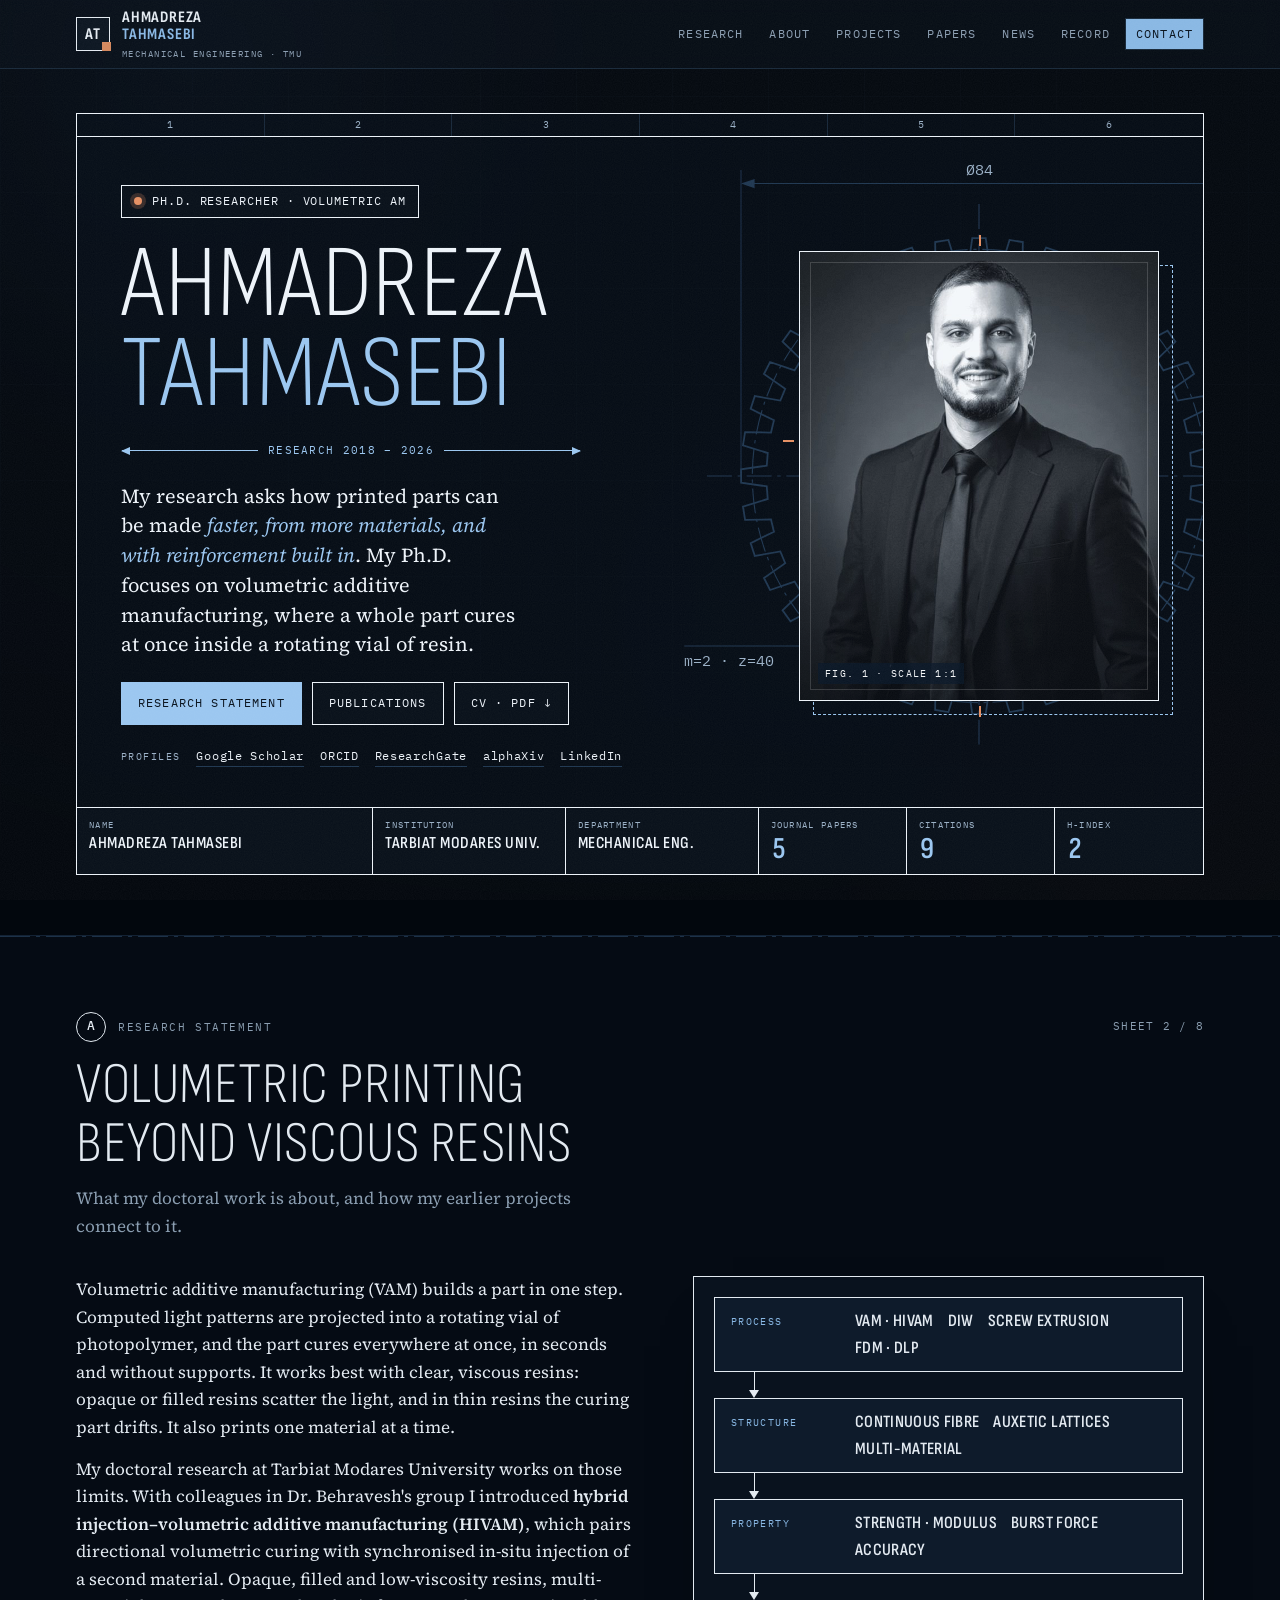
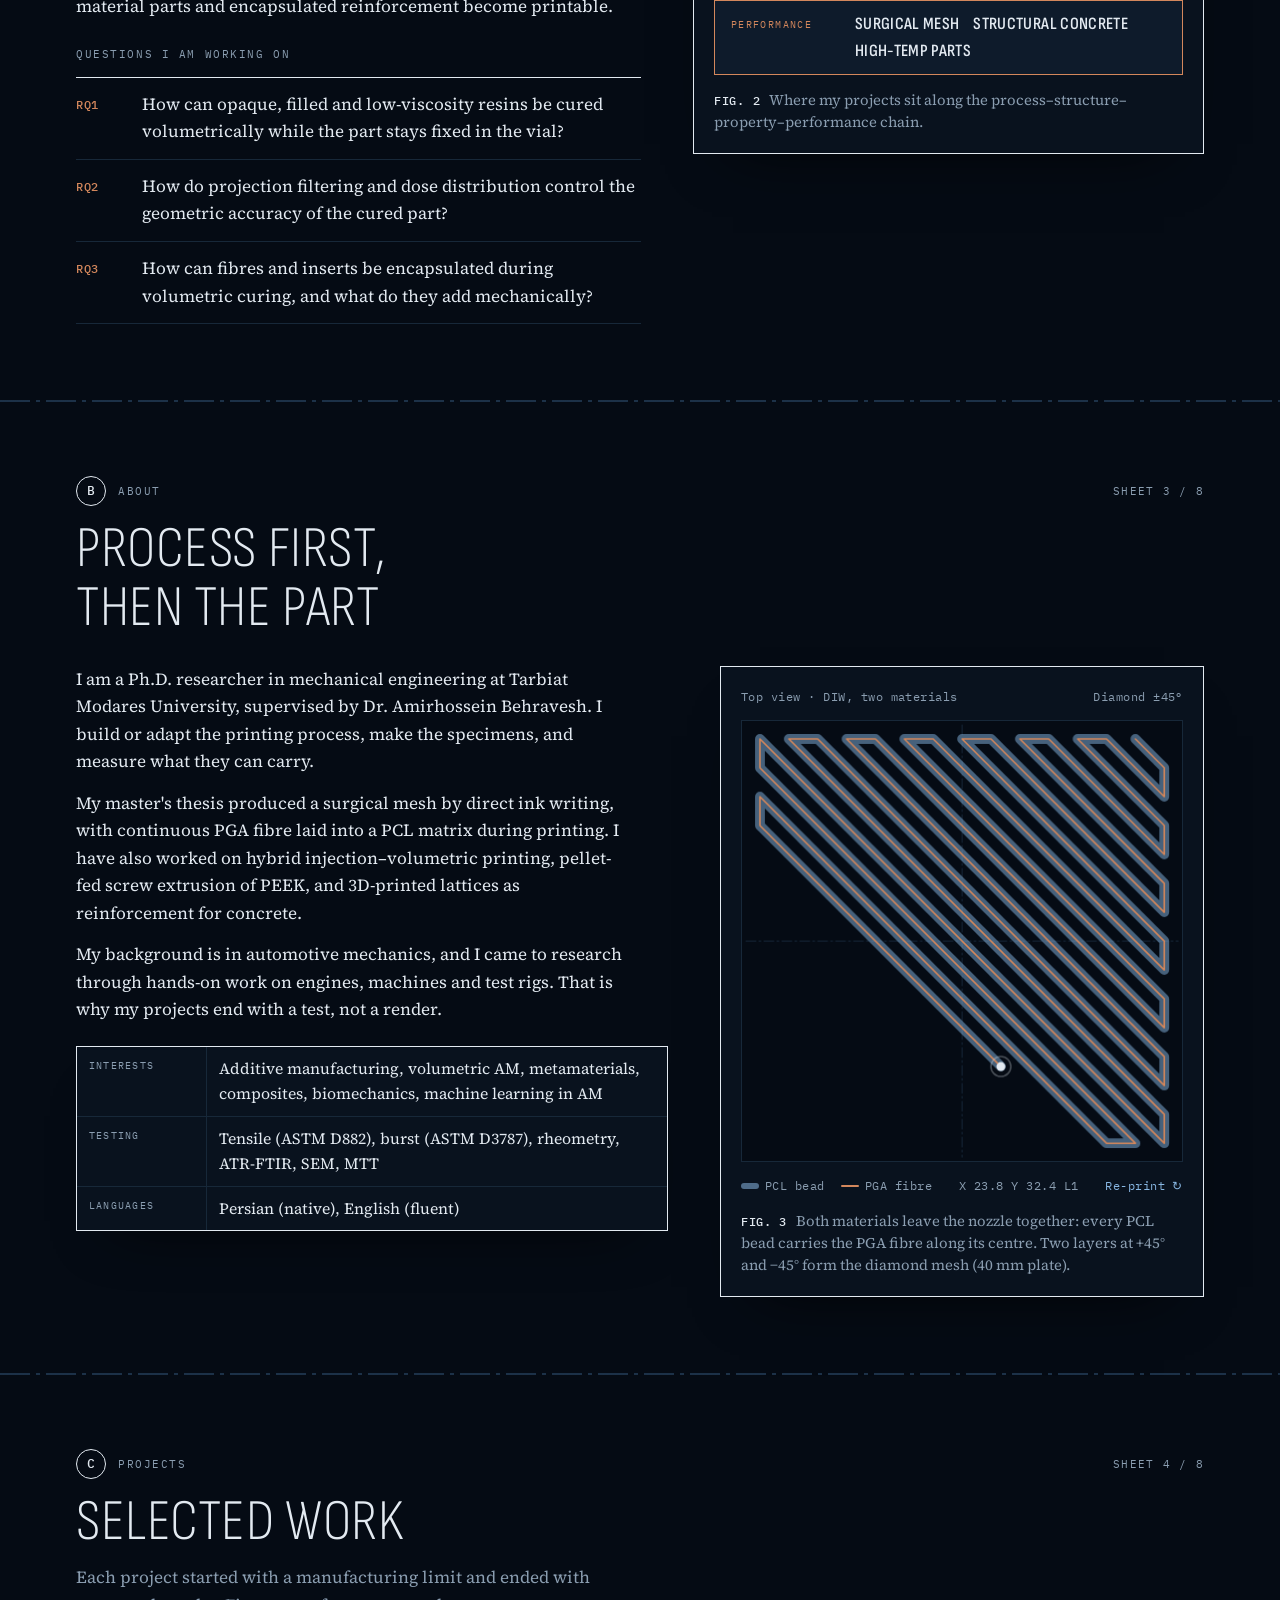
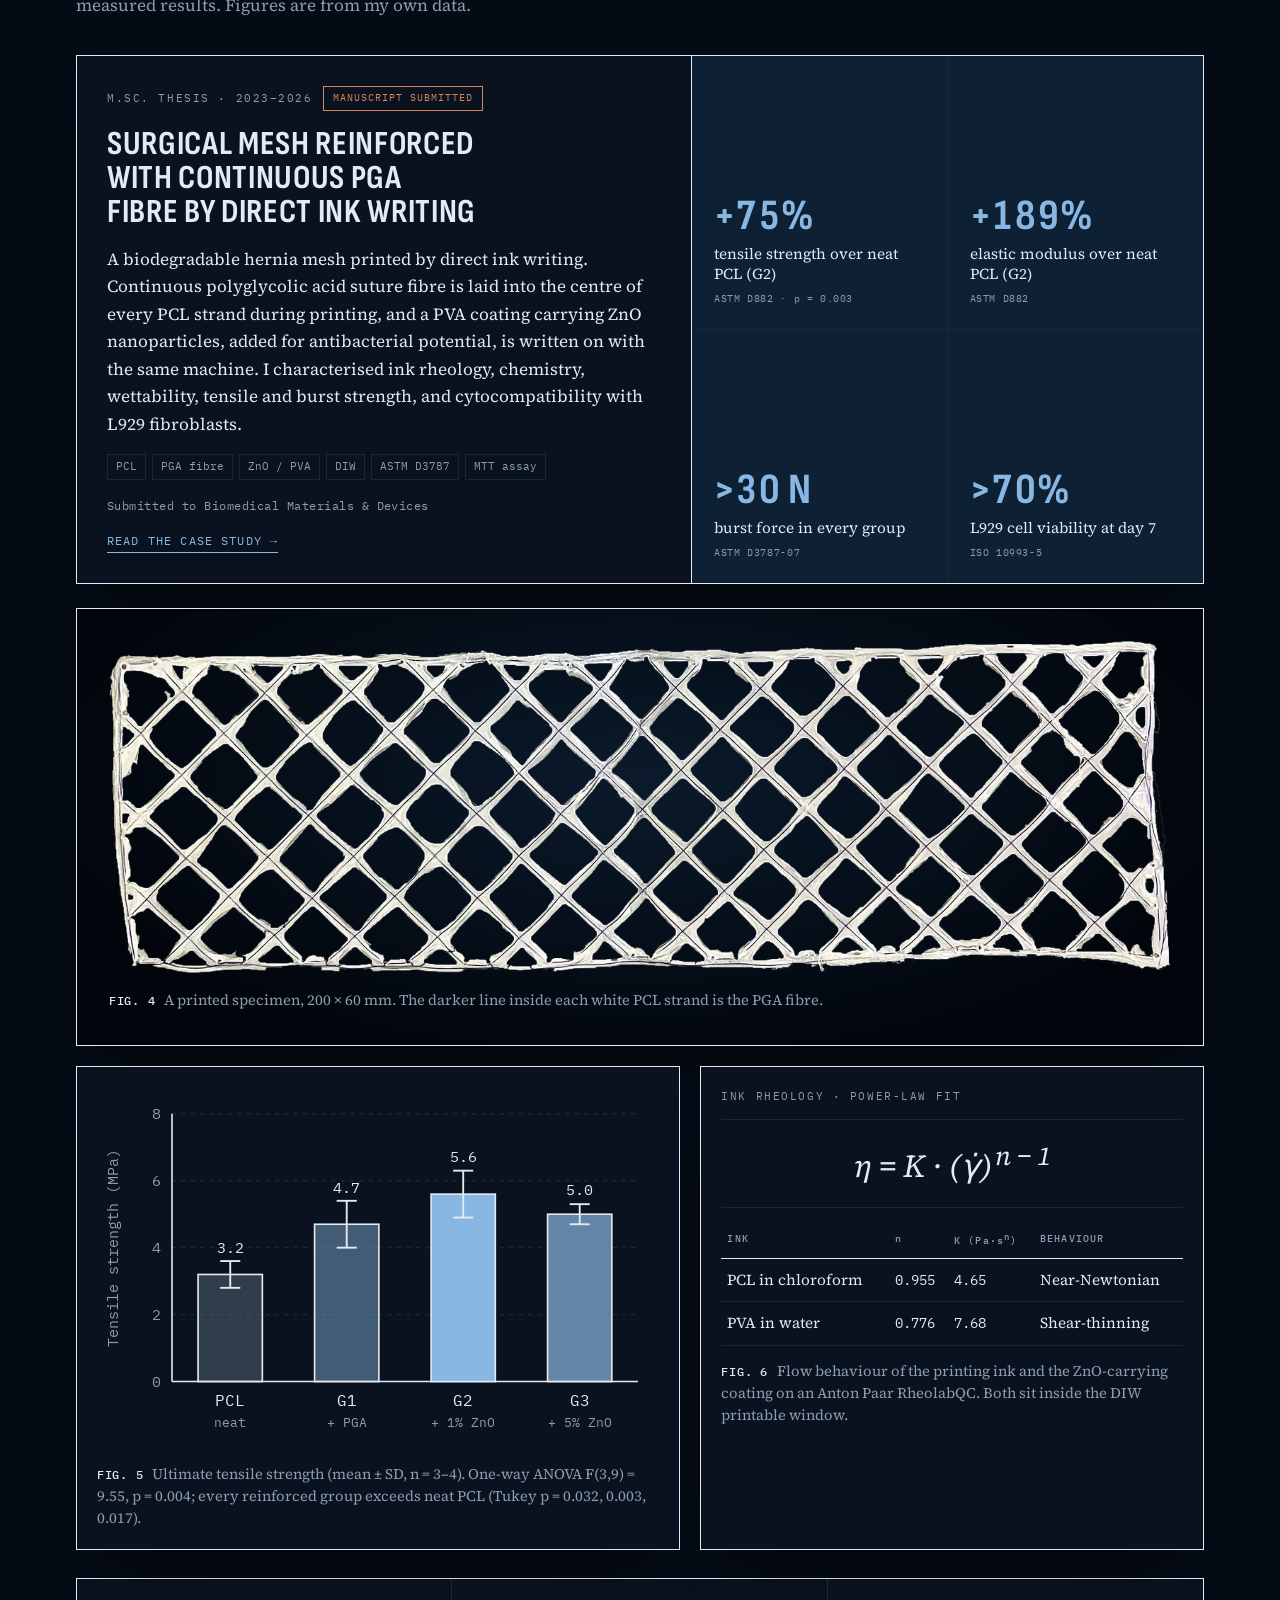
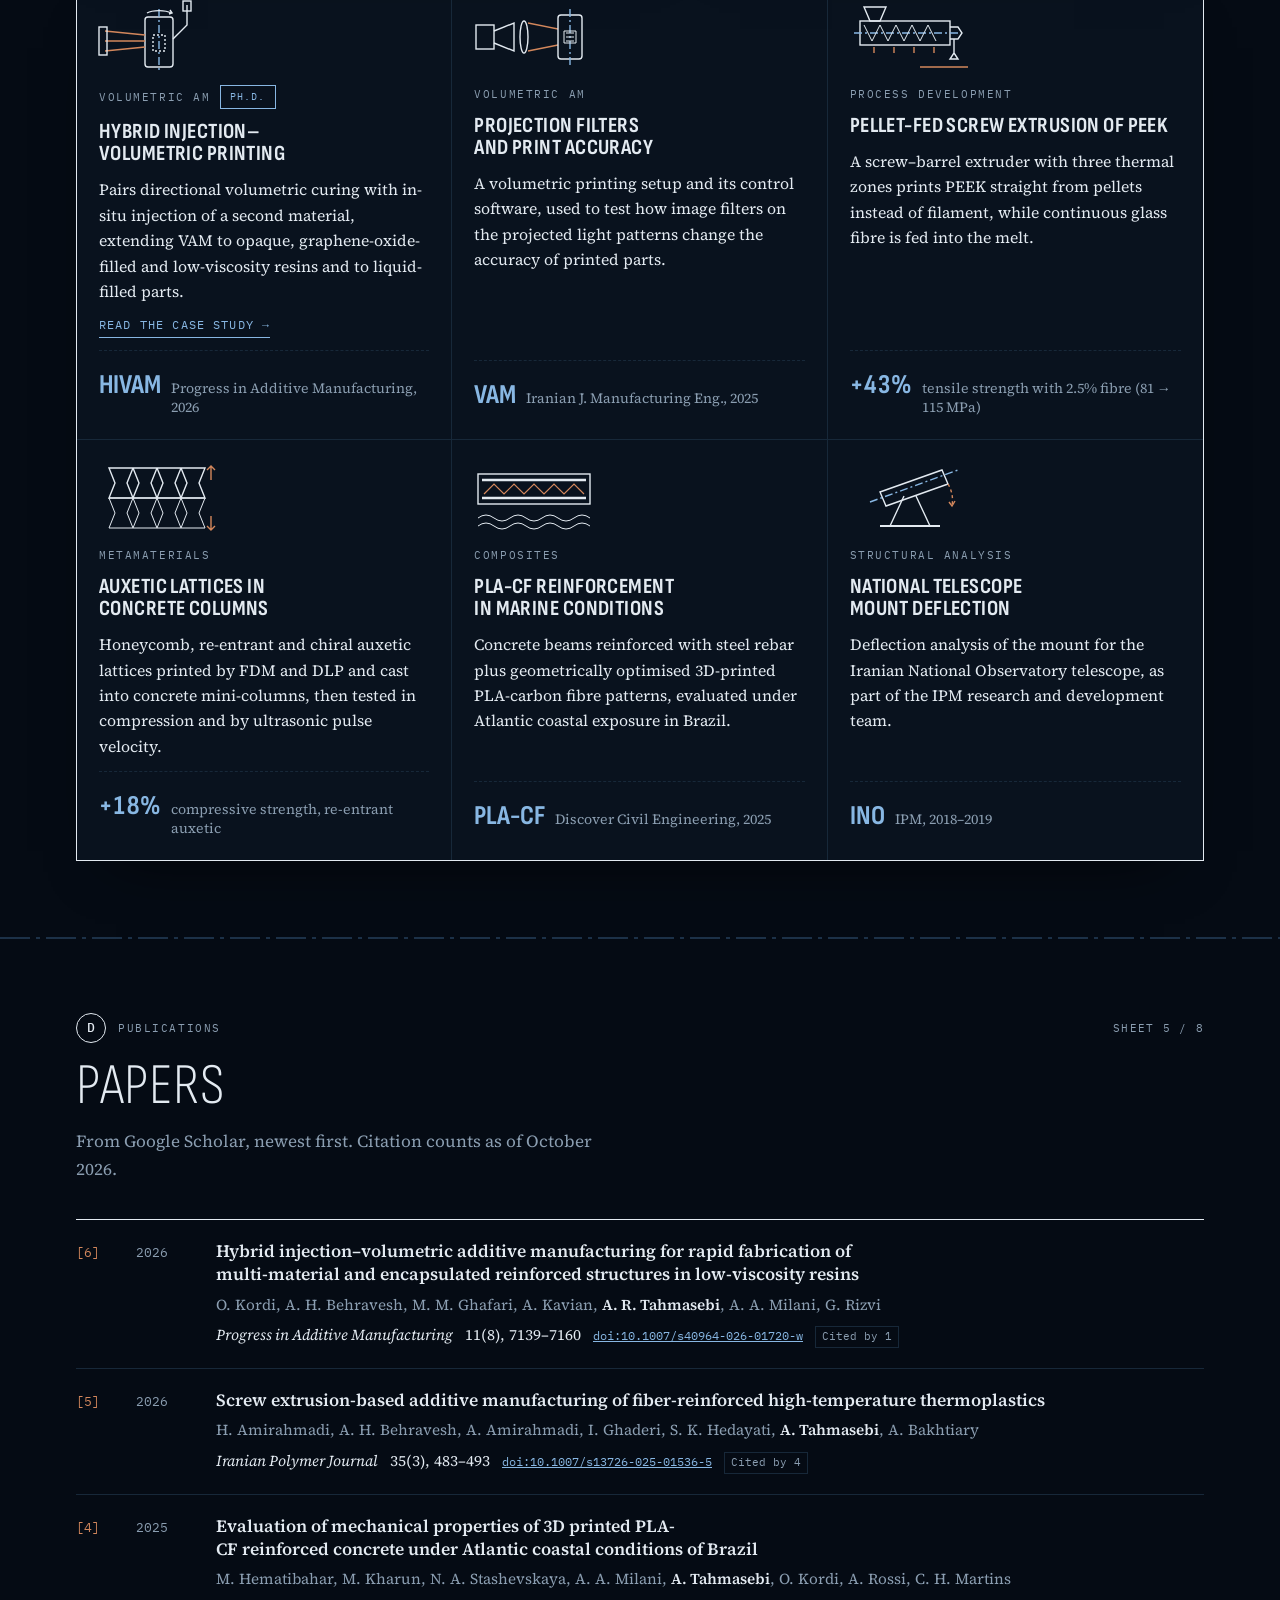
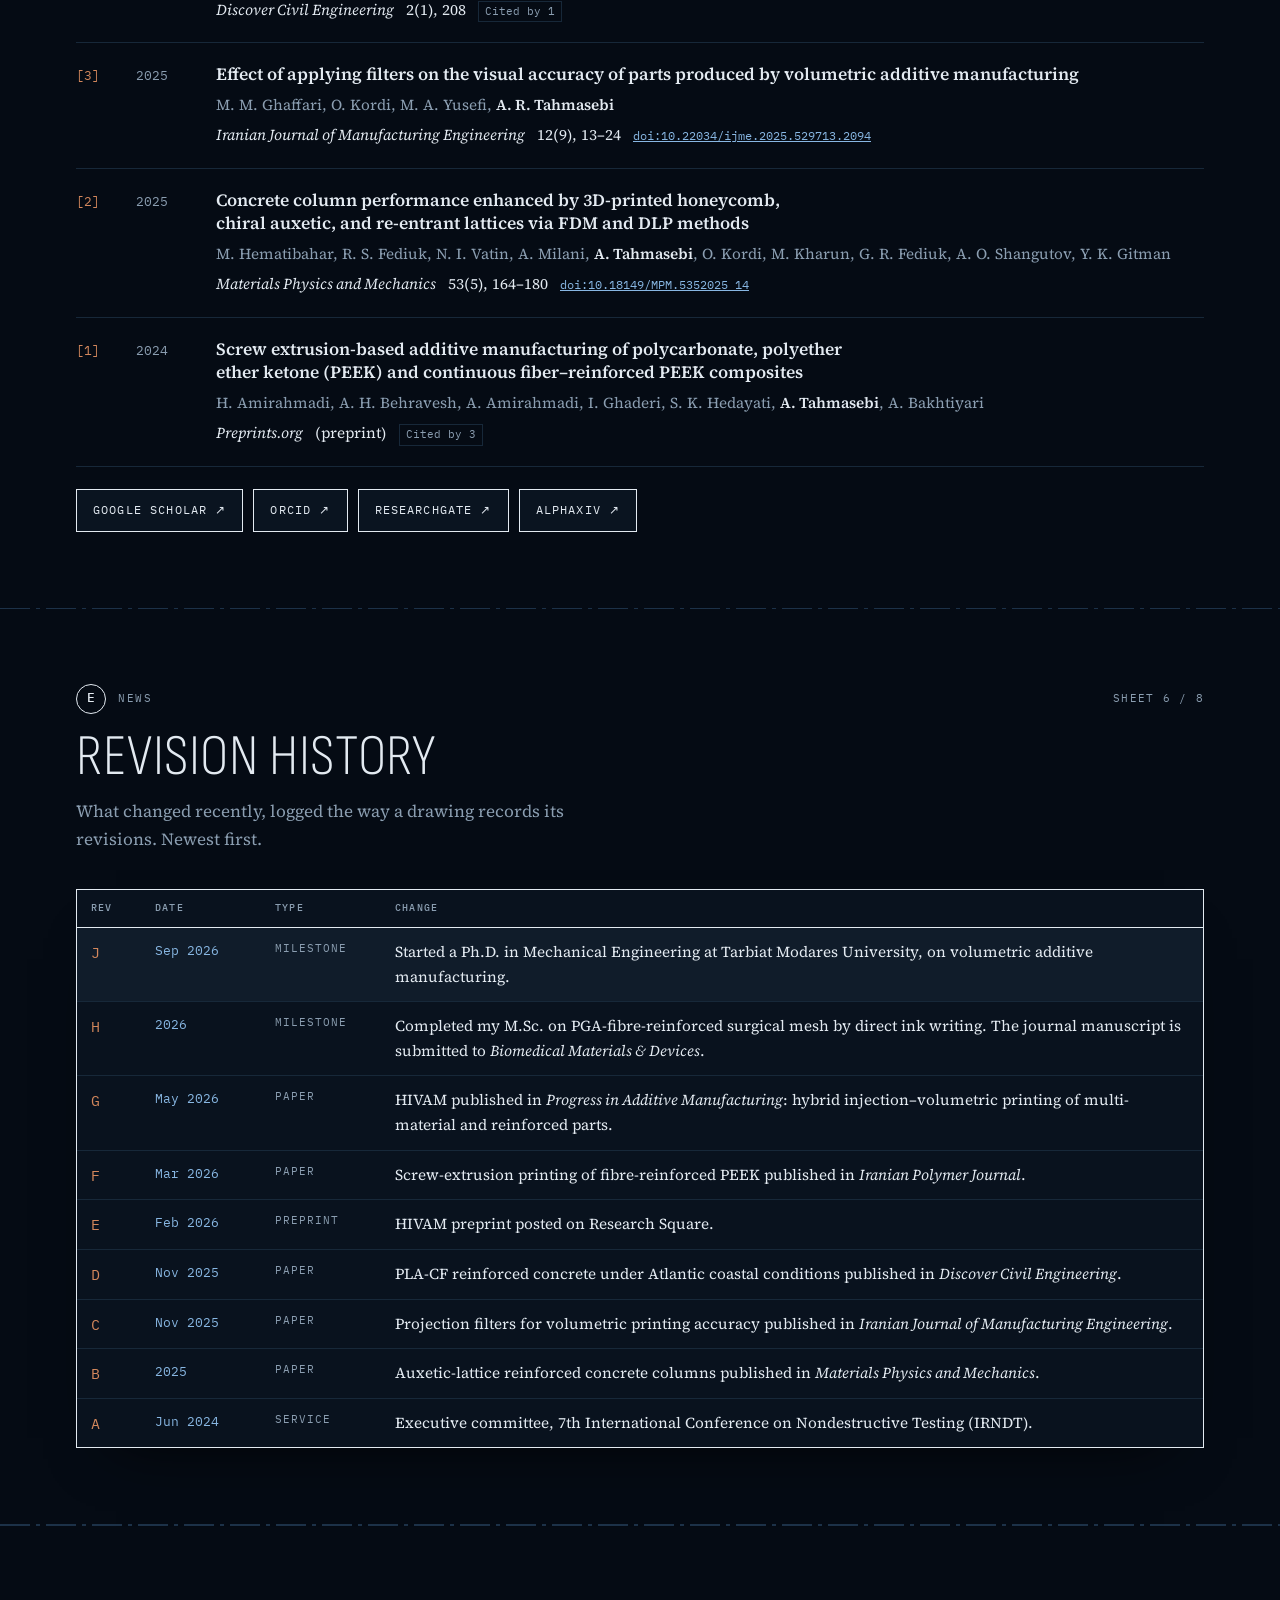
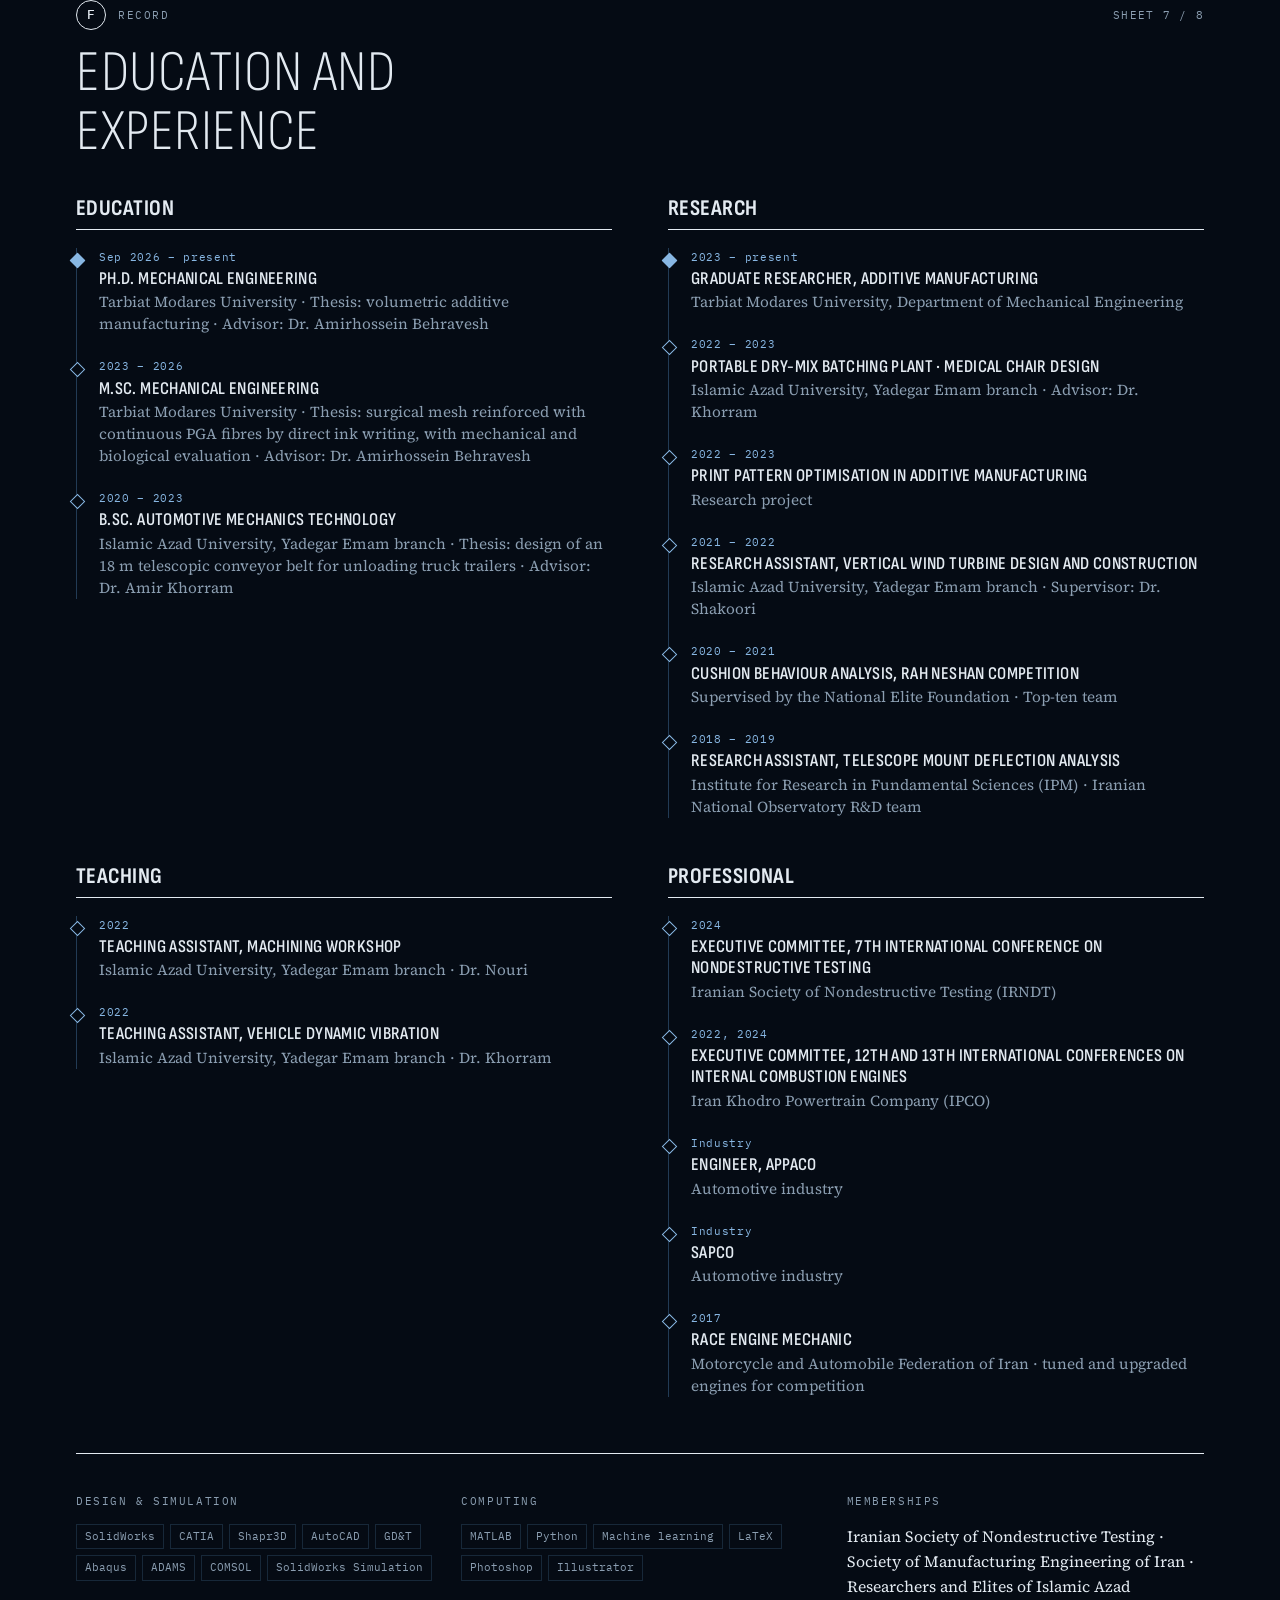
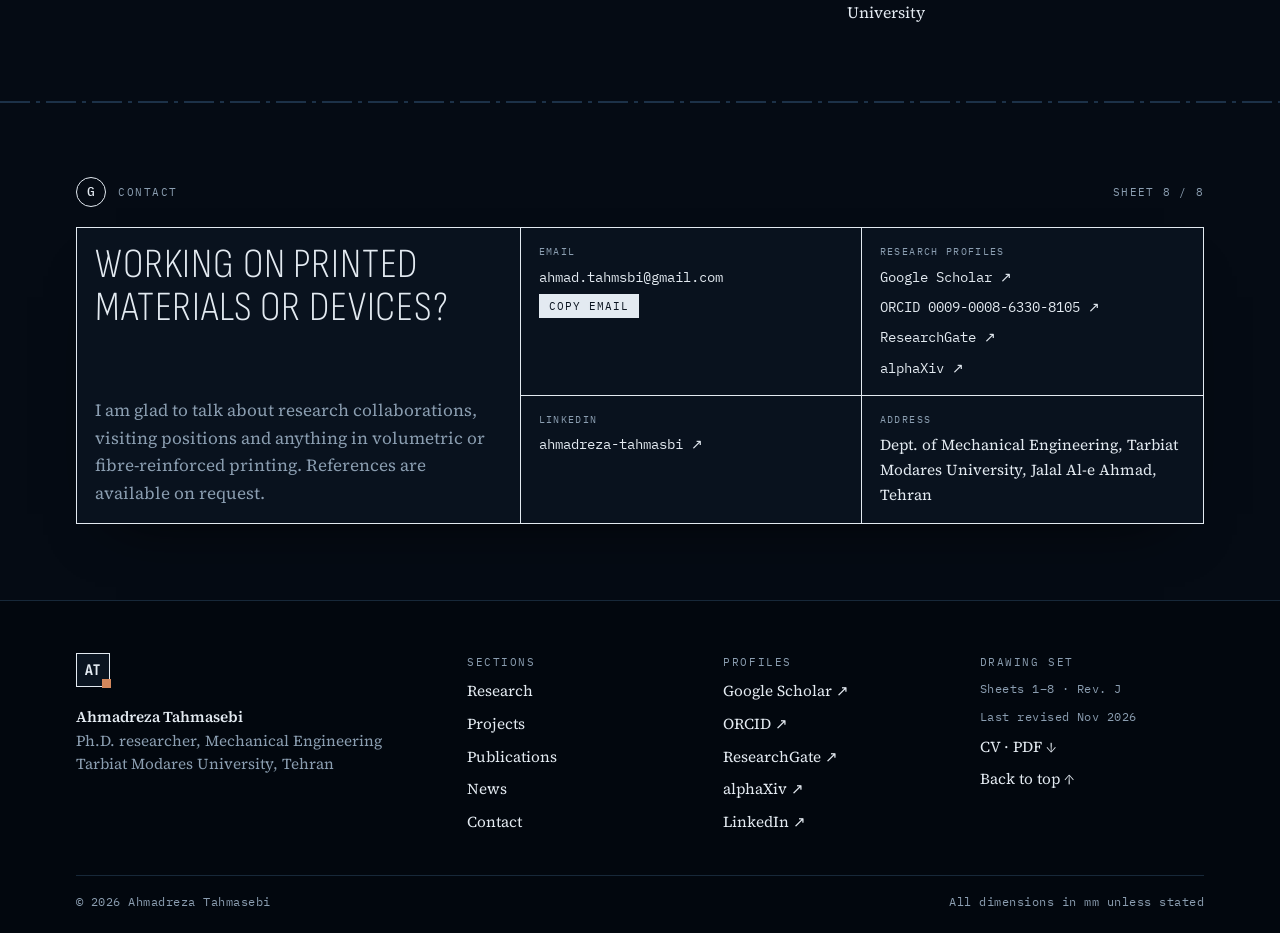
==== commit efdc1ba0: "Move site address to ahmadreza-tahmasbi.github.io Co-Authored-By: Claude Opus 5.5 <noreply@anthropic" ====
--- a/index.html
+++ b/index.html
@@ -9,15 +9,15 @@
 <meta property="og:type" content="profile">
 <meta property="og:title" content="Ahmadreza Tahmasebi · Mechanical Engineering Ph.D. researcher">
 <meta property="og:description" content="Ahmadreza Tahmasebi, Ph.D. researcher in mechanical engineering at Tarbiat Modares University: volumetric additive manufacturing, fibre-reinforced biomedical meshes and architected lattices.">
-<meta property="og:image" content="https://ahmadrezatahmasebi.github.io/a_tahmasebi.github.io/og.png">
+<meta property="og:image" content="https://ahmadreza-tahmasbi.github.io/og.png">
 <meta property="og:image:width" content="1200">
 <meta property="og:image:height" content="630">
-<meta property="og:url" content="https://ahmadrezatahmasebi.github.io/a_tahmasebi.github.io/">
+<meta property="og:url" content="https://ahmadreza-tahmasbi.github.io/">
 <meta name="twitter:card" content="summary_large_image">
 <link rel="preload" href="assets/fonts/sofia-sans-condensed-latin-wght-normal.woff2" as="font" type="font/woff2" crossorigin>
 <link rel="stylesheet" href="assets/fonts/fonts.css">
-<link rel="canonical" href="https://ahmadrezatahmasebi.github.io/a_tahmasebi.github.io/">
-<script type="application/ld+json">{"@context": "https://schema.org", "@type": "Person", "name": "Ahmadreza Tahmasebi", "alternateName": ["Ahmadreza Tahmasbi", "Ahmad Reza Tahmasebi"], "jobTitle": "Ph.D. researcher in Mechanical Engineering", "url": "https://ahmadrezatahmasebi.github.io/a_tahmasebi.github.io/", "image": "https://ahmadrezatahmasebi.github.io/a_tahmasebi.github.io/og.png", "affiliation": {"@type": "CollegeOrUniversity", "name": "Tarbiat Modares University", "address": "Tehran, Iran"}, "alumniOf": [{"@type": "CollegeOrUniversity", "name": "Tarbiat Modares University"}, {"@type": "CollegeOrUniversity", "name": "Islamic Azad University"}], "knowsAbout": ["Additive manufacturing", "Volumetric additive manufacturing", "Direct ink writing", "Continuous fibre-reinforced composites", "Mechanical metamaterials", "Biomedical engineering"], "identifier": {"@type": "PropertyValue", "propertyID": "ORCID", "value": "0009-0008-6330-8105"}, "sameAs": ["https://orcid.org/0009-0008-6330-8105", "https://scholar.google.com/citations?user=3OH_9tcAAAAJ", "https://www.researchgate.net/profile/Ahmadreza-Tahmasebi", "https://www.alphaxiv.org/@ahmadreza-tahmasebi", "https://www.linkedin.com/in/ahmadreza-tahmasbi/"]}</script>
+<link rel="canonical" href="https://ahmadreza-tahmasbi.github.io/">
+<script type="application/ld+json">{"@context": "https://schema.org", "@type": "Person", "name": "Ahmadreza Tahmasebi", "alternateName": ["Ahmadreza Tahmasbi", "Ahmad Reza Tahmasebi"], "jobTitle": "Ph.D. researcher in Mechanical Engineering", "url": "https://ahmadreza-tahmasbi.github.io/", "image": "https://ahmadreza-tahmasbi.github.io/og.png", "affiliation": {"@type": "CollegeOrUniversity", "name": "Tarbiat Modares University", "address": "Tehran, Iran"}, "alumniOf": [{"@type": "CollegeOrUniversity", "name": "Tarbiat Modares University"}, {"@type": "CollegeOrUniversity", "name": "Islamic Azad University"}], "knowsAbout": ["Additive manufacturing", "Volumetric additive manufacturing", "Direct ink writing", "Continuous fibre-reinforced composites", "Mechanical metamaterials", "Biomedical engineering"], "identifier": {"@type": "PropertyValue", "propertyID": "ORCID", "value": "0009-0008-6330-8105"}, "sameAs": ["https://orcid.org/0009-0008-6330-8105", "https://scholar.google.com/citations?user=3OH_9tcAAAAJ", "https://www.researchgate.net/profile/Ahmadreza-Tahmasebi", "https://www.alphaxiv.org/@ahmadreza-tahmasebi", "https://www.linkedin.com/in/ahmadreza-tahmasbi/"]}</script>
 <link rel="icon" type="image/png" sizes="32x32" href="assets/icons/favicon-32.png">
 <link rel="apple-touch-icon" href="assets/icons/apple-touch-icon.png">
 <link rel="stylesheet" href="assets/style.css">
